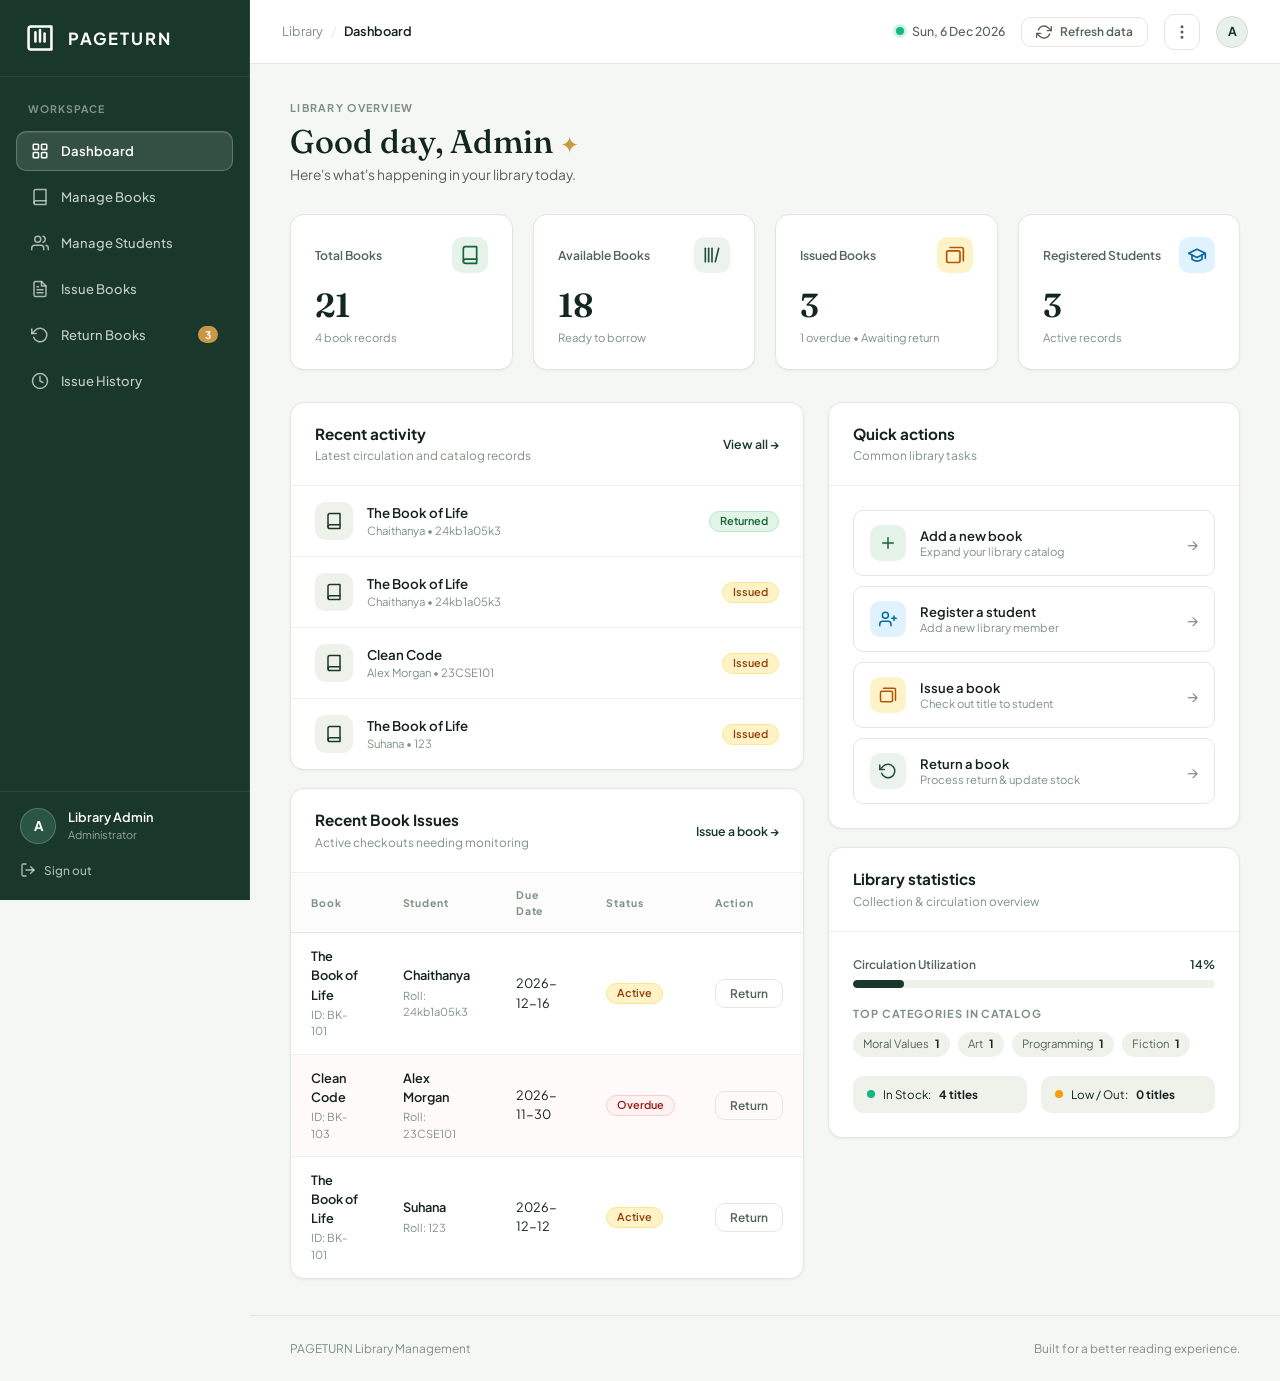
==== index.html @ 939cc6f2 "feat: complete Library Management System (PAGETURN)" ====
<!DOCTYPE html>
<html lang="en">
<head>
  <meta charset="UTF-8">
  <meta name="viewport" content="width=device-width, initial-scale=1.0">
  <title>PAGETURN — Modern Library Management System</title>
  <meta name="description" content="A professional, calm workspace to manage library books, student members, and circulation records.">
  
  <!-- Google Fonts: Fraunces (Serif Editorial) & Plus Jakarta Sans (Clean Modern UI) -->
  <link rel="preconnect" href="https://fonts.googleapis.com">
  <link rel="preconnect" href="https://fonts.gstatic.com" crossorigin>
  <link href="https://fonts.googleapis.com/css2?family=Fraunces:ital,opsz,wght@0,9..144,400;0,9..144,500;0,9..144,600;0,9..144,700;1,9..144,400;1,9..144,600&family=Plus+Jakarta+Sans:wght@300;400;500;600;700&display=swap" rel="stylesheet">
  
  <!-- Primary Stylesheet -->
  <link rel="stylesheet" href="css/style.css">
  
  <!-- Favicon -->
  <link rel="icon" type="image/svg+xml" href="data:image/svg+xml,%3Csvg xmlns='http://www.w3.org/2000/svg' viewBox='0 0 24 24' fill='none' stroke='%231b4332' stroke-width='2' stroke-linecap='round' stroke-linejoin='round'%3E%3Cpath d='M4 19.5v-15A2.5 2.5 0 0 1 6.5 2H20v20H6.5a2.5 2.5 0 0 1-2.5-2.5Z'/%3E%3Cpath d='M6 6h10'/%3E%3Cpath d='M6 10h10'/%3E%3C/svg%3E">
</head>
<body>

  <!-- ========================================================================= -->
  <!-- 1. AUTHENTICATION VIEW (Matching Image 1: Split-screen Admin Sign In)    -->
  <!-- ========================================================================= -->
  <div id="authView" class="auth-wrapper">
    <div class="auth-container">
      
      <!-- Left Hero Banner -->
      <div class="auth-hero">
        <div class="auth-hero-header">
          <div class="brand-logo light">
            <svg class="brand-icon" viewBox="0 0 28 28" fill="none" stroke="currentColor" stroke-width="2.2" stroke-linecap="round" stroke-linejoin="round">
              <path d="M4 6v16a2 2 0 0 0 2 2h18V4H6a2 2 0 0 0-2 2z"></path>
              <line x1="10" y1="9" x2="10" y2="17"></line>
              <line x1="14" y1="7" x2="14" y2="17"></line>
              <line x1="18" y1="10" x2="18" y2="17"></line>
            </svg>
            <span class="brand-text">PAGETURN</span>
          </div>
        </div>

        <div class="auth-hero-body">
          <span class="hero-tag">LIBRARY ADMINISTRATION</span>
          <h1 class="hero-title">
            Every book has a story.<br>
            <em>Keep yours organized.</em>
          </h1>
          <p class="hero-subtitle">
            A calm, simple workspace to manage your library, students and circulation in one place.
          </p>
        </div>

        <div class="auth-hero-footer">
          <p class="hero-footnote">A smarter way to run your campus library</p>
        </div>
      </div>

      <!-- Right Login Form -->
      <div class="auth-form-card">
        <div class="auth-form-inner">
          <span class="auth-eyebrow">WELCOME BACK</span>
          <h2 class="auth-heading">Admin sign in</h2>
          <p class="auth-subheading">Sign in to open your library workspace.</p>

          <form id="loginForm" class="login-form" novalidate>
            <div class="form-group">
              <label for="loginUsername">Username</label>
              <input type="text" id="loginUsername" name="username" class="form-control" placeholder="admin" value="admin" autocomplete="username" required>
            </div>

            <div class="form-group">
              <label for="loginPassword">Password</label>
              <div class="password-input-wrap">
                <input type="password" id="loginPassword" name="password" class="form-control" placeholder="Enter password" value="Library@123" autocomplete="current-password" required>
                <button type="button" class="btn-toggle-pwd" id="togglePasswordBtn" title="Toggle password visibility">
                  <svg class="icon-eye" viewBox="0 0 24 24" fill="none" stroke="currentColor" stroke-width="2" stroke-linecap="round" stroke-linejoin="round">
                    <path d="M1 12s4-8 11-8 11 8 11 8-4 8-11 8-11-8-11-8z"></path>
                    <circle cx="12" cy="12" r="3"></circle>
                  </svg>
                </button>
              </div>
            </div>

            <button type="submit" class="btn btn-primary btn-block btn-signin">
              <span>Sign in</span>
              <svg viewBox="0 0 20 20" fill="currentColor" width="16" height="16">
                <path fill-rule="evenodd" d="M10.293 3.293a1 1 0 011.414 0l6 6a1 1 0 010 1.414l-6 6a1 1 0 01-1.414-1.414L14.586 11H3a1 1 0 110-2h11.586l-4.293-4.293a1 1 0 010-1.414z" clip-rule="evenodd" />
              </svg>
            </button>
          </form>

          <!-- Demo Access Quick Box -->
          <div class="demo-access-box" id="demoAccessBox" title="Click to fill credentials">
            <div class="demo-access-head">
              <span class="demo-tag">Demo access</span>
              <button type="button" class="btn-link-action" id="autoFillDemoBtn">Auto-fill</button>
            </div>
            <div class="demo-credentials">
              <div><span class="cred-label">Username:</span> <code>admin</code></div>
              <div><span class="cred-label">Password:</span> <code>Library@123</code></div>
            </div>
          </div>

          <div class="auth-bottom-note">
            <span>Library Management System • Student project demo</span>
          </div>
        </div>
      </div>

    </div>
  </div>


  <!-- ========================================================================= -->
  <!-- 2. MAIN APPLICATION WORKSPACE                                             -->
  <!-- ========================================================================= -->
  <div id="appWorkspace" class="app-workspace d-none">
    
    <!-- Mobile Sidebar Backdrop Overlay -->
    <div id="sidebarBackdrop" class="sidebar-backdrop"></div>

    <!-- --------------------------------------------------------------------- -->
    <!-- SIDEBAR NAVIGATION (Matching Image 2 Sidebar)                         -->
    <!-- --------------------------------------------------------------------- -->
    <aside class="sidebar" id="appSidebar">
      
      <!-- Brand Logo in Sidebar -->
      <div class="sidebar-brand">
        <div class="brand-logo light">
          <svg class="brand-icon" viewBox="0 0 28 28" fill="none" stroke="currentColor" stroke-width="2.2" stroke-linecap="round" stroke-linejoin="round">
            <path d="M4 6v16a2 2 0 0 0 2 2h18V4H6a2 2 0 0 0-2 2z"></path>
            <line x1="10" y1="9" x2="10" y2="17"></line>
            <line x1="14" y1="7" x2="14" y2="17"></line>
            <line x1="18" y1="10" x2="18" y2="17"></line>
          </svg>
          <span class="brand-text">PAGETURN</span>
        </div>
        <button class="btn-sidebar-close mobile-only" id="sidebarCloseBtn" aria-label="Close navigation">
          ✕
        </button>
      </div>

      <!-- Navigation Section -->
      <div class="sidebar-nav-container">
        <div class="sidebar-section-label">WORKSPACE</div>
        <nav class="sidebar-nav" aria-label="Primary navigation">
          
          <!-- 1. Dashboard -->
          <button class="nav-item active" data-view="dashboard" id="nav-dashboard">
            <svg class="nav-icon" viewBox="0 0 24 24" fill="none" stroke="currentColor" stroke-width="2" stroke-linecap="round" stroke-linejoin="round">
              <rect x="3" y="3" width="7" height="7" rx="1"></rect>
              <rect x="14" y="3" width="7" height="7" rx="1"></rect>
              <rect x="14" y="14" width="7" height="7" rx="1"></rect>
              <rect x="3" y="14" width="7" height="7" rx="1"></rect>
            </svg>
            <span class="nav-label">Dashboard</span>
          </button>

          <!-- 2. Manage Books -->
          <button class="nav-item" data-view="books" id="nav-books">
            <svg class="nav-icon" viewBox="0 0 24 24" fill="none" stroke="currentColor" stroke-width="2" stroke-linecap="round" stroke-linejoin="round">
              <path d="M4 19.5A2.5 2.5 0 0 1 6.5 17H20"></path>
              <path d="M6.5 2H20v20H6.5A2.5 2.5 0 0 1 4 19.5v-15A2.5 2.5 0 0 1 6.5 2z"></path>
            </svg>
            <span class="nav-label">Manage Books</span>
          </button>

          <!-- 3. Manage Students -->
          <button class="nav-item" data-view="students" id="nav-students">
            <svg class="nav-icon" viewBox="0 0 24 24" fill="none" stroke="currentColor" stroke-width="2" stroke-linecap="round" stroke-linejoin="round">
              <path d="M17 21v-2a4 4 0 0 0-4-4H5a4 4 0 0 0-4 4v2"></path>
              <circle cx="9" cy="7" r="4"></circle>
              <path d="M23 21v-2a4 4 0 0 0-3-3.87"></path>
              <path d="M16 3.13a4 4 0 0 1 0 7.75"></path>
            </svg>
            <span class="nav-label">Manage Students</span>
          </button>

          <!-- 4. Issue Books -->
          <button class="nav-item" data-view="issue" id="nav-issue">
            <svg class="nav-icon" viewBox="0 0 24 24" fill="none" stroke="currentColor" stroke-width="2" stroke-linecap="round" stroke-linejoin="round">
              <path d="M14 2H6a2 2 0 0 0-2 2v16a2 2 0 0 0 2 2h12a2 2 0 0 0 2-2V8z"></path>
              <polyline points="14 2 14 8 20 8"></polyline>
              <line x1="16" y1="13" x2="8" y2="13"></line>
              <line x1="16" y1="17" x2="8" y2="17"></line>
              <polyline points="10 9 9 9 8 9"></polyline>
            </svg>
            <span class="nav-label">Issue Books</span>
          </button>

          <!-- 5. Return Books -->
          <button class="nav-item" data-view="return" id="nav-return">
            <svg class="nav-icon" viewBox="0 0 24 24" fill="none" stroke="currentColor" stroke-width="2" stroke-linecap="round" stroke-linejoin="round">
              <polyline points="1 4 1 10 7 10"></polyline>
              <path d="M3.51 15a9 9 0 1 0 2.13-9.36L1 10"></path>
            </svg>
            <span class="nav-label">Return Books</span>
            <span class="nav-badge" id="sidebarReturnBadge">2</span>
          </button>

          <!-- 6. Issue History -->
          <button class="nav-item" data-view="history" id="nav-history">
            <svg class="nav-icon" viewBox="0 0 24 24" fill="none" stroke="currentColor" stroke-width="2" stroke-linecap="round" stroke-linejoin="round">
              <circle cx="12" cy="12" r="10"></circle>
              <polyline points="12 6 12 12 16 14"></polyline>
            </svg>
            <span class="nav-label">Issue History</span>
          </button>

        </nav>
      </div>

      <!-- Sidebar Footer (Admin User Info + Sign Out) -->
      <div class="sidebar-footer">
        <div class="admin-profile">
          <div class="admin-avatar">A</div>
          <div class="admin-info">
            <div class="admin-name">Library Admin</div>
            <div class="admin-role">Administrator</div>
          </div>
        </div>
        <button class="btn-signout" id="signOutBtn" title="Sign out of workspace">
          <svg viewBox="0 0 24 24" fill="none" stroke="currentColor" stroke-width="2" stroke-linecap="round" stroke-linejoin="round">
            <path d="M9 21H5a2 2 0 0 1-2-2V5a2 2 0 0 1 2-2h4"></path>
            <polyline points="16 17 21 12 16 7"></polyline>
            <line x1="21" y1="12" x2="9" y2="12"></line>
          </svg>
          <span>Sign out</span>
        </button>
      </div>

    </aside>

    <!-- --------------------------------------------------------------------- -->
    <!-- MAIN APPLICATION CONTENT AREA                                         -->
    <!-- --------------------------------------------------------------------- -->
    <div class="app-main">
      
      <!-- TOP NAVIGATION BAR -->
      <header class="topbar">
        <div class="topbar-left">
          <button class="btn-toggle-sidebar" id="sidebarToggleBtn" aria-label="Toggle navigation">
            <svg viewBox="0 0 24 24" fill="none" stroke="currentColor" stroke-width="2" stroke-linecap="round" stroke-linejoin="round">
              <line x1="3" y1="12" x2="21" y2="12"></line>
              <line x1="3" y1="6" x2="21" y2="6"></line>
              <line x1="3" y1="18" x2="21" y2="18"></line>
            </svg>
          </button>
          
          <nav class="breadcrumb" aria-label="Breadcrumb">
            <span class="breadcrumb-root">Library</span>
            <span class="breadcrumb-separator">/</span>
            <span class="breadcrumb-current" id="breadcrumbSection">Dashboard</span>
          </nav>
        </div>

        <div class="topbar-right">
          <!-- Live Date with Indicator Dot -->
          <div class="topbar-date">
            <span class="status-dot-pulse"></span>
            <span id="currentDateDisplay">Sun, 1 Nov, 2026</span>
          </div>

          <!-- Quick Refresh Button -->
          <button class="btn btn-outline btn-sm btn-icon-text" id="refreshDataBtn" title="Reload live data and statistics">
            <svg class="icon-refresh" viewBox="0 0 24 24" fill="none" stroke="currentColor" stroke-width="2" stroke-linecap="round" stroke-linejoin="round">
              <polyline points="23 4 23 10 17 10"></polyline>
              <polyline points="1 20 1 14 7 14"></polyline>
              <path d="M3.51 9a9 9 0 0 1 14.85-3.36L23 10M1 14l4.64 4.36A9 9 0 0 0 20.49 15"></path>
            </svg>
            <span class="btn-text">Refresh data</span>
          </button>

          <!-- Reset / Demo Data Utilities -->
          <div class="dropdown-wrap">
            <button class="btn btn-icon btn-outline" id="dbSettingsBtn" title="Database actions">
              <svg viewBox="0 0 24 24" fill="none" stroke="currentColor" stroke-width="2" stroke-linecap="round" stroke-linejoin="round">
                <circle cx="12" cy="12" r="1"></circle>
                <circle cx="12" cy="5" r="1"></circle>
                <circle cx="12" cy="19" r="1"></circle>
              </svg>
            </button>
            <div class="dropdown-menu dropdown-right" id="dbSettingsMenu">
              <button class="dropdown-item" id="btnExportData">
                <svg viewBox="0 0 24 24" fill="none" stroke="currentColor" stroke-width="2" stroke-linecap="round" stroke-linejoin="round"><path d="M21 15v4a2 2 0 0 1-2 2H5a2 2 0 0 1-2-2v-4"></path><polyline points="7 10 12 15 17 10"></polyline><line x1="12" y1="15" x2="12" y2="3"></line></svg>
                Export Database (JSON)
              </button>
              <button class="dropdown-item text-danger" id="btnResetDemoData">
                <svg viewBox="0 0 24 24" fill="none" stroke="currentColor" stroke-width="2" stroke-linecap="round" stroke-linejoin="round"><polyline points="1 4 1 10 7 10"></polyline><path d="M3.51 15a9 9 0 1 0 2.13-9.36L1 10"></path></svg>
                Restore Demo Sample Data
              </button>
            </div>
          </div>

          <!-- Admin Avatar Pill -->
          <div class="topbar-user" title="Signed in as Library Admin">
            <div class="user-pill-avatar">A</div>
          </div>
        </div>
      </header>

      <!-- CONTENT SECTIONS WRAPPER -->
      <main class="content-container">

        <!-- ================================================================= -->
        <!-- SECTION 1: DASHBOARD                                              -->
        <!-- ================================================================= -->
        <section id="section-dashboard" class="content-section active">
          
          <!-- Dashboard Greeting Header -->
          <div class="section-hero">
            <div class="section-eyebrow">LIBRARY OVERVIEW</div>
            <h1 class="section-title">Good day, Admin <span class="sparkle">✦</span></h1>
            <p class="section-subtitle">Here's what's happening in your library today.</p>
          </div>

          <!-- 4 Statistic Cards (Requirement 2) -->
          <div class="stats-grid">
            
            <!-- Card 1: Total Books -->
            <div class="stat-card" data-action="goToBooks">
              <div class="stat-card-header">
                <span class="stat-label">Total Books</span>
                <div class="stat-icon-wrap icon-green">
                  <svg viewBox="0 0 24 24" fill="none" stroke="currentColor" stroke-width="2" stroke-linecap="round" stroke-linejoin="round">
                    <path d="M4 19.5A2.5 2.5 0 0 1 6.5 17H20"></path>
                    <path d="M6.5 2H20v20H6.5A2.5 2.5 0 0 1 4 19.5v-15A2.5 2.5 0 0 1 6.5 2z"></path>
                  </svg>
                </div>
              </div>
              <div class="stat-value" id="statTotalBooks">0</div>
              <div class="stat-meta">
                <span id="statTotalTitles">0</span> book records
              </div>
            </div>

            <!-- Card 2: Available Books -->
            <div class="stat-card" data-action="goToBooks">
              <div class="stat-card-header">
                <span class="stat-label">Available Books</span>
                <div class="stat-icon-wrap icon-sage">
                  <svg viewBox="0 0 24 24" fill="none" stroke="currentColor" stroke-width="2" stroke-linecap="round" stroke-linejoin="round">
                    <line x1="4" y1="20" x2="4" y2="4"></line>
                    <line x1="8" y1="20" x2="8" y2="4"></line>
                    <line x1="12" y1="20" x2="12" y2="4"></line>
                    <path d="M16 20l4-16"></path>
                  </svg>
                </div>
              </div>
              <div class="stat-value" id="statAvailableBooks">0</div>
              <div class="stat-meta">
                Ready to borrow
              </div>
            </div>

            <!-- Card 3: Issued Books -->
            <div class="stat-card" data-action="goToReturn">
              <div class="stat-card-header">
                <span class="stat-label">Issued Books</span>
                <div class="stat-icon-wrap icon-amber">
                  <svg viewBox="0 0 24 24" fill="none" stroke="currentColor" stroke-width="2" stroke-linecap="round" stroke-linejoin="round">
                    <rect x="2" y="7" width="16" height="14" rx="2"></rect>
                    <path d="M6 3h14a2 2 0 0 1 2 2v14"></path>
                  </svg>
                </div>
              </div>
              <div class="stat-value" id="statIssuedBooks">0</div>
              <div class="stat-meta">
                <span id="statOverdueWarning">0 overdue</span> • Awaiting return
              </div>
            </div>

            <!-- Card 4: Registered Students -->
            <div class="stat-card" data-action="goToStudents">
              <div class="stat-card-header">
                <span class="stat-label">Registered Students</span>
                <div class="stat-icon-wrap icon-teal">
                  <svg viewBox="0 0 24 24" fill="none" stroke="currentColor" stroke-width="2" stroke-linecap="round" stroke-linejoin="round">
                    <path d="M22 10v6M2 10l10-5 10 5-10 5z"></path>
                    <path d="M6 12v5c3 3 9 3 12 0v-5"></path>
                  </svg>
                </div>
              </div>
              <div class="stat-value" id="statRegisteredStudents">0</div>
              <div class="stat-meta">
                Active records
              </div>
            </div>

          </div>

          <!-- Main Dashboard Split (Recent Activities & Issues vs Quick Actions & Stats) -->
          <div class="dashboard-grid">
            
            <!-- Left Column: Recent Activity & Recent Book Issues -->
            <div class="dashboard-col">
              
              <!-- Recent Activities Card -->
              <div class="card">
                <div class="card-header">
                  <div>
                    <h3 class="card-title">Recent activity</h3>
                    <p class="card-subtitle">Latest circulation and catalog records</p>
                  </div>
                  <button class="btn-link" id="btnViewAllHistory">View all →</button>
                </div>
                <div class="card-body p-0">
                  <div class="activity-list" id="dashboardActivityList">
                    <!-- Injected dynamically by JS -->
                  </div>
                </div>
              </div>

              <!-- Recent Book Issues Table -->
              <div class="card mt-4">
                <div class="card-header">
                  <div>
                    <h3 class="card-title">Recent Book Issues</h3>
                    <p class="card-subtitle">Active checkouts needing monitoring</p>
                  </div>
                  <button class="btn-link" id="btnGoToIssueModule">Issue a book →</button>
                </div>
                <div class="card-body p-0">
                  <div class="table-responsive">
                    <table class="table">
                      <thead>
                        <tr>
                          <th>Book</th>
                          <th>Student</th>
                          <th>Due Date</th>
                          <th>Status</th>
                          <th>Action</th>
                        </tr>
                      </thead>
                      <tbody id="dashboardRecentIssuesTable">
                        <!-- Injected dynamically by JS -->
                      </tbody>
                    </table>
                  </div>
                </div>
              </div>

            </div>

            <!-- Right Column: Quick Action Buttons & Library Statistics -->
            <div class="dashboard-col">
              
              <!-- Quick Actions Card (Requirement 2) -->
              <div class="card">
                <div class="card-header">
                  <div>
                    <h3 class="card-title">Quick actions</h3>
                    <p class="card-subtitle">Common library tasks</p>
                  </div>
                </div>
                <div class="card-body">
                  <div class="quick-action-list">
                    
                    <!-- Quick Action 1: Add a new book -->
                    <button class="quick-action-btn" id="qaAddBook">
                      <div class="qa-icon-wrap icon-green">
                        <svg viewBox="0 0 24 24" fill="none" stroke="currentColor" stroke-width="2" stroke-linecap="round" stroke-linejoin="round">
                          <line x1="12" y1="5" x2="12" y2="19"></line>
                          <line x1="5" y1="12" x2="19" y2="12"></line>
                        </svg>
                      </div>
                      <div class="qa-text">
                        <span class="qa-title">Add a new book</span>
                        <span class="qa-desc">Expand your library catalog</span>
                      </div>
                      <span class="qa-arrow">→</span>
                    </button>

                    <!-- Quick Action 2: Register a student -->
                    <button class="quick-action-btn" id="qaRegisterStudent">
                      <div class="qa-icon-wrap icon-teal">
                        <svg viewBox="0 0 24 24" fill="none" stroke="currentColor" stroke-width="2" stroke-linecap="round" stroke-linejoin="round">
                          <path d="M16 21v-2a4 4 0 0 0-4-4H5a4 4 0 0 0-4 4v2"></path>
                          <circle cx="8.5" cy="7" r="4"></circle>
                          <line x1="20" y1="8" x2="20" y2="14"></line>
                          <line x1="23" y1="11" x2="17" y2="11"></line>
                        </svg>
                      </div>
                      <div class="qa-text">
                        <span class="qa-title">Register a student</span>
                        <span class="qa-desc">Add a new library member</span>
                      </div>
                      <span class="qa-arrow">→</span>
                    </button>

                    <!-- Quick Action 3: Issue a book -->
                    <button class="quick-action-btn" id="qaIssueBook">
                      <div class="qa-icon-wrap icon-amber">
                        <svg viewBox="0 0 24 24" fill="none" stroke="currentColor" stroke-width="2" stroke-linecap="round" stroke-linejoin="round">
                          <rect x="2" y="7" width="16" height="14" rx="2"></rect>
                          <path d="M6 3h14a2 2 0 0 1 2 2v14"></path>
                        </svg>
                      </div>
                      <div class="qa-text">
                        <span class="qa-title">Issue a book</span>
                        <span class="qa-desc">Check out title to student</span>
                      </div>
                      <span class="qa-arrow">→</span>
                    </button>

                    <!-- Quick Action 4: Return a book -->
                    <button class="quick-action-btn" id="qaReturnBook">
                      <div class="qa-icon-wrap icon-sage">
                        <svg viewBox="0 0 24 24" fill="none" stroke="currentColor" stroke-width="2" stroke-linecap="round" stroke-linejoin="round">
                          <polyline points="1 4 1 10 7 10"></polyline>
                          <path d="M3.51 15a9 9 0 1 0 2.13-9.36L1 10"></path>
                        </svg>
                      </div>
                      <div class="qa-text">
                        <span class="qa-title">Return a book</span>
                        <span class="qa-desc">Process return & update stock</span>
                      </div>
                      <span class="qa-arrow">→</span>
                    </button>

                  </div>
                </div>
              </div>

              <!-- Library Statistics Breakdown Card (Requirement 2) -->
              <div class="card mt-4">
                <div class="card-header">
                  <div>
                    <h3 class="card-title">Library statistics</h3>
                    <p class="card-subtitle">Collection & circulation overview</p>
                  </div>
                </div>
                <div class="card-body">
                  <!-- Circulation Rate Bar -->
                  <div class="progress-item">
                    <div class="progress-labels">
                      <span class="progress-title">Circulation Utilization</span>
                      <span class="progress-value" id="statsCirculationPercent">0%</span>
                    </div>
                    <div class="progress-track">
                      <div class="progress-fill" id="statsCirculationBar" style="width: 0%;"></div>
                    </div>
                  </div>

                  <!-- Book Categories Breakdown -->
                  <div class="category-breakdown mt-4">
                    <h4 class="subhead-small">Top Categories in Catalog</h4>
                    <div id="statsCategoryList" class="category-chip-list">
                      <!-- Rendered by JS -->
                    </div>
                  </div>

                  <!-- Quick Health / Stock Status -->
                  <div class="circulation-summary mt-4">
                    <div class="summary-pill">
                      <span class="pill-dot green"></span>
                      <span class="pill-label">In Stock:</span>
                      <strong id="statsInStockTitles">0 titles</strong>
                    </div>
                    <div class="summary-pill">
                      <span class="pill-dot amber"></span>
                      <span class="pill-label">Low / Out:</span>
                      <strong id="statsOutOfStockTitles">0 titles</strong>
                    </div>
                  </div>
                </div>
              </div>

            </div>

          </div>

        </section>

        <!-- ================================================================= -->
        <!-- SECTION 2: MANAGE BOOKS (Matching Image 3)                        -->
        <!-- ================================================================= -->
        <section id="section-books" class="content-section">
          
          <div class="section-hero-split">
            <div class="section-hero-text">
              <h1 class="section-title">Book catalog</h1>
              <p class="section-subtitle">Add, update and keep track of every title.</p>
            </div>
            <div class="section-badge-wrap">
              <span class="counter-badge" id="booksTotalBadge">0 titles</span>
            </div>
          </div>

          <div class="two-column-layout">
            
            <!-- Left: Add Book Form (Requirement 4) -->
            <div class="form-column">
              <div class="card">
                <div class="card-header">
                  <div>
                    <h3 class="card-title">Add a book</h3>
                    <p class="card-subtitle">Enter the book's details below.</p>
                  </div>
                </div>
                <div class="card-body">
                  <form id="addBookForm" class="crud-form" novalidate>
                    
                    <!-- Book ID -->
                    <div class="form-group">
                      <label for="bookIdInput">Book ID <span class="required">*</span></label>
                      <input type="text" id="bookIdInput" class="form-control" placeholder="e.g. BK-101" required>
                      <span class="form-hint">Must be unique (e.g. BK-105, ISBN).</span>
                    </div>

                    <!-- Book Title -->
                    <div class="form-group">
                      <label for="bookTitleInput">Book title <span class="required">*</span></label>
                      <input type="text" id="bookTitleInput" class="form-control" placeholder="e.g. The Alchemist" required>
                    </div>

                    <!-- Author -->
                    <div class="form-group">
                      <label for="bookAuthorInput">Author <span class="required">*</span></label>
                      <input type="text" id="bookAuthorInput" class="form-control" placeholder="Author name" required>
                    </div>

                    <!-- Category -->
                    <div class="form-group">
                      <label for="bookCategoryInput">Category <span class="required">*</span></label>
                      <input type="text" id="bookCategoryInput" class="form-control" placeholder="e.g. Programming, Fiction, Science" list="commonCategoriesList" required>
                      <datalist id="commonCategoriesList">
                        <option value="Programming">
                        <option value="Fiction">
                        <option value="Non-Fiction">
                        <option value="Science">
                        <option value="History">
                        <option value="Art">
                        <option value="Moral Values">
                        <option value="Philosophy">
                        <option value="Mathematics">
                      </datalist>
                    </div>

                    <!-- Total Quantity -->
                    <div class="form-group">
                      <label for="bookQuantityInput">Total quantity <span class="required">*</span></label>
                      <input type="number" id="bookQuantityInput" class="form-control" min="1" step="1" value="1" required>
                      <span class="form-hint">Cannot be negative or zero. Available copies will match this on creation.</span>
                    </div>

                    <div class="form-actions">
                      <button type="submit" class="btn btn-primary btn-block">Add book</button>
                    </div>

                  </form>
                </div>
              </div>
            </div>

            <!-- Right: All Books Table with Search & Filter -->
            <div class="table-column">
              <div class="card">
                <div class="card-header card-header-filter">
                  <div>
                    <h3 class="card-title">All books</h3>
                    <p class="card-subtitle" id="booksAvailableSubtitle">0 copies available</p>
                  </div>
                  
                  <!-- Search and Category Filter Toolbar -->
                  <div class="filter-toolbar">
                    <div class="search-input-wrap">
                      <svg class="search-icon" viewBox="0 0 24 24" fill="none" stroke="currentColor" stroke-width="2" stroke-linecap="round" stroke-linejoin="round">
                        <circle cx="11" cy="11" r="8"></circle>
                        <line x1="21" y1="21" x2="16.65" y2="16.65"></line>
                      </svg>
                      <input type="text" id="searchBooksInput" class="form-control form-control-sm" placeholder="Search...">
                    </div>

                    <select id="filterBookCategory" class="form-control form-control-sm form-select">
                      <option value="all">All Categories</option>
                      <!-- Populated dynamically -->
                    </select>
                  </div>
                </div>

                <div class="card-body p-0">
                  <div class="table-responsive">
                    <table class="table" id="booksTable">
                      <thead>
                        <tr>
                          <th>TITLE</th>
                          <th>BOOK ID</th>
                          <th>CATEGORY</th>
                          <th>STOCK</th>
                          <th class="text-right">ACTIONS</th>
                        </tr>
                      </thead>
                      <tbody id="booksTableBody">
                        <!-- Injected dynamically by JS -->
                      </tbody>
                    </table>
                  </div>

                  <!-- Empty state when no books found -->
                  <div id="booksEmptyState" class="empty-state d-none">
                    <div class="empty-icon">📚</div>
                    <h4>No books found</h4>
                    <p>Try adjusting your search query or add a new book to your catalog.</p>
                  </div>
                </div>
              </div>
            </div>

          </div>

        </section>

        <!-- ================================================================= -->
        <!-- SECTION 3: MANAGE STUDENTS (Matching Image 4)                     -->
        <!-- ================================================================= -->
        <section id="section-students" class="content-section">
          
          <div class="section-hero-split">
            <div class="section-hero-text">
              <h1 class="section-title">Students</h1>
              <p class="section-subtitle">Manage student registrations and library members.</p>
            </div>
            <div class="section-badge-wrap">
              <span class="counter-badge" id="studentsTotalBadge">0 members</span>
            </div>
          </div>

          <div class="two-column-layout">
            
            <!-- Left: Register Student Form (Requirement 5) -->
            <div class="form-column">
              <div class="card">
                <div class="card-header">
                  <div>
                    <h3 class="card-title">Register a student</h3>
                    <p class="card-subtitle">Student information</p>
                  </div>
                </div>
                <div class="card-body">
                  <form id="registerStudentForm" class="crud-form" novalidate>
                    
                    <!-- Full Name -->
                    <div class="form-group">
                      <label for="studentNameInput">Full name <span class="required">*</span></label>
                      <input type="text" id="studentNameInput" class="form-control" placeholder="Student name" required>
                    </div>

                    <!-- Roll Number -->
                    <div class="form-group">
                      <label for="studentRollInput">Roll number <span class="required">*</span></label>
                      <input type="text" id="studentRollInput" class="form-control" placeholder="e.g. 23CSE101" required>
                      <span class="form-hint">Must be unique for each student.</span>
                    </div>

                    <!-- Department -->
                    <div class="form-group">
                      <label for="studentDeptInput">Department <span class="required">*</span></label>
                      <input type="text" id="studentDeptInput" class="form-control" placeholder="e.g. CSE, ECE, Mechanical" list="departmentSuggestions" required>
                      <datalist id="departmentSuggestions">
                        <option value="CSE">
                        <option value="ECE">
                        <option value="EEE">
                        <option value="Civil">
                        <option value="Mechanical">
                        <option value="Data Science">
                        <option value="Information Technology">
                        <option value="Business Administration">
                      </datalist>
                    </div>

                    <!-- Email Address -->
                    <div class="form-group">
                      <label for="studentEmailInput">Email address <span class="required">*</span></label>
                      <input type="email" id="studentEmailInput" class="form-control" placeholder="student@example.com" required>
                    </div>

                    <!-- Phone Number -->
                    <div class="form-group">
                      <label for="studentPhoneInput">Phone number <span class="required">*</span></label>
                      <input type="tel" id="studentPhoneInput" class="form-control" placeholder="+1 555-0123" required>
                    </div>

                    <div class="form-actions">
                      <button type="submit" class="btn btn-primary btn-block">Register student</button>
                    </div>

                  </form>
                </div>
              </div>
            </div>

            <!-- Right: Registered Students Table with Search -->
            <div class="table-column">
              <div class="card">
                <div class="card-header card-header-filter">
                  <div>
                    <h3 class="card-title">Registered students</h3>
                    <p class="card-subtitle">Search by name, roll or department</p>
                  </div>
                  
                  <!-- Search Toolbar -->
                  <div class="filter-toolbar">
                    <div class="search-input-wrap">
                      <svg class="search-icon" viewBox="0 0 24 24" fill="none" stroke="currentColor" stroke-width="2" stroke-linecap="round" stroke-linejoin="round">
                        <circle cx="11" cy="11" r="8"></circle>
                        <line x1="21" y1="21" x2="16.65" y2="16.65"></line>
                      </svg>
                      <input type="text" id="searchStudentsInput" class="form-control form-control-sm" placeholder="Search...">
                    </div>
                  </div>
                </div>

                <div class="card-body p-0">
                  <div class="table-responsive">
                    <table class="table" id="studentsTable">
                      <thead>
                        <tr>
                          <th>STUDENT</th>
                          <th>ROLL NUMBER</th>
                          <th>DEPARTMENT</th>
                          <th>PHONE</th>
                          <th class="text-right">ACTIONS</th>
                        </tr>
                      </thead>
                      <tbody id="studentsTableBody">
                        <!-- Injected dynamically by JS -->
                      </tbody>
                    </table>
                  </div>

                  <!-- Empty state when no students found -->
                  <div id="studentsEmptyState" class="empty-state d-none">
                    <div class="empty-icon">👥</div>
                    <h4>No students found</h4>
                    <p>Try searching with another query or register a new student member.</p>
                  </div>
                </div>
              </div>
            </div>

          </div>

        </section>

        <!-- ================================================================= -->
        <!-- SECTION 4: ISSUE BOOKS (Matching Image 5)                         -->
        <!-- ================================================================= -->
        <section id="section-issue" class="content-section">
          
          <div class="section-hero">
            <div class="section-eyebrow">CIRCULATION DESK</div>
            <h1 class="section-title">Issue a book</h1>
            <p class="section-subtitle">Check out a title to a registered student.</p>
          </div>

          <div class="circulation-grid">
            
            <!-- Left: Checkout Form (Requirement 6) -->
            <div class="circulation-form-wrap">
              <div class="card">
                <div class="card-header">
                  <div>
                    <h3 class="card-title">New checkout</h3>
                    <p class="card-subtitle">Choose a student and an available title.</p>
                  </div>
                  <div class="card-icon-badge">
                    <svg viewBox="0 0 24 24" fill="none" stroke="currentColor" stroke-width="2" stroke-linecap="round" stroke-linejoin="round">
                      <rect x="2" y="7" width="16" height="14" rx="2"></rect>
                      <path d="M6 3h14a2 2 0 0 1 2 2v14"></path>
                    </svg>
                  </div>
                </div>
                <div class="card-body">
                  <form id="issueBookForm" class="crud-form" novalidate>
                    
                    <!-- Select Student -->
                    <div class="form-group">
                      <label for="issueStudentSelect">Select student <span class="required">*</span></label>
                      <select id="issueStudentSelect" class="form-control form-select" required>
                        <option value="">Choose a student</option>
                        <!-- Populated by JS -->
                      </select>
                    </div>

                    <!-- Select Book -->
                    <div class="form-group">
                      <label for="issueBookSelect">Select book <span class="required">*</span></label>
                      <select id="issueBookSelect" class="form-control form-select" required>
                        <option value="">Choose an available book</option>
                        <!-- Populated by JS -->
                      </select>
                    </div>

                    <!-- Date Selection Row -->
                    <div class="form-row">
                      <div class="form-group col-half">
                        <label for="issueDateInput">Issue date <span class="required">*</span></label>
                        <input type="date" id="issueDateInput" class="form-control" required>
                      </div>

                      <div class="form-group col-half">
                        <label for="dueDateInput">Due date <span class="required">*</span></label>
                        <input type="date" id="dueDateInput" class="form-control" required>
                      </div>
                    </div>

                    <!-- Borrowing Info Alert Notice -->
                    <div class="info-notice">
                      <div class="notice-icon">
                        <svg viewBox="0 0 24 24" fill="none" stroke="currentColor" stroke-width="2" stroke-linecap="round" stroke-linejoin="round">
                          <path d="M22 11.08V12a10 10 0 1 1-5.93-9.14"></path>
                          <polyline points="22 4 12 14.01 9 11.01"></polyline>
                        </svg>
                      </div>
                      <div class="notice-content">
                        Standard borrowing period is <strong>14 days</strong>. The due date is assigned automatically.
                      </div>
                    </div>

                    <div class="form-actions mt-4">
                      <button type="submit" class="btn btn-primary btn-block" id="btnConfirmIssue">
                        <span>Confirm issue</span>
                        <span class="btn-arrow">→</span>
                      </button>
                    </div>

                  </form>
                </div>
              </div>
            </div>

            <!-- Right: Good to Know & Live Stock Highlights -->
            <div class="circulation-sidebar-wrap">
              
              <div class="card info-card">
                <div class="info-card-icon">
                  <svg viewBox="0 0 24 24" fill="none" stroke="currentColor" stroke-width="2" stroke-linecap="round" stroke-linejoin="round">
                    <path d="M4 19.5A2.5 2.5 0 0 1 6.5 17H20"></path>
                    <path d="M6.5 2H20v20H6.5A2.5 2.5 0 0 1 4 19.5v-15A2.5 2.5 0 0 1 6.5 2z"></path>
                  </svg>
                </div>
                <h3 class="info-card-title">Good to know</h3>
                <p class="info-card-body">
                  Only registered students and books with available copies can be selected. The catalog stock updates automatically after a successful checkout.
                </p>
                <div class="info-metric-divider"></div>
                <div class="info-metric">
                  <div class="metric-number" id="issueCopiesAvailableCount">0</div>
                  <div class="metric-caption">copies ready to borrow</div>
                </div>
              </div>

              <!-- Live Circulation Summary Box -->
              <div class="card mt-4 p-4">
                <h4 class="subhead-small">Active Lending Status</h4>
                <div class="status-summary-stats mt-2">
                  <div class="status-summary-row">
                    <span>Currently Issued</span>
                    <strong id="activeCirculationCount">0</strong>
                  </div>
                  <div class="status-summary-row">
                    <span>Overdue Books</span>
                    <strong class="text-danger" id="activeOverdueCount">0</strong>
                  </div>
                </div>
              </div>

            </div>

          </div>

          <!-- Active Issued Books Table in Circulation Module (Requirement 6) -->
          <div class="card mt-5">
            <div class="card-header">
              <div>
                <h3 class="card-title">Active Issued Records</h3>
                <p class="card-subtitle">Books currently in circulation. Overdue titles are highlighted.</p>
              </div>
              <button class="btn btn-outline btn-sm" id="btnGoToReturnModule">Manage returns →</button>
            </div>
            <div class="card-body p-0">
              <div class="table-responsive">
                <table class="table" id="activeIssuesTable">
                  <thead>
                    <tr>
                      <th>STUDENT</th>
                      <th>BOOK</th>
                      <th>ISSUE DATE</th>
                      <th>DUE DATE</th>
                      <th>STATUS</th>
                      <th class="text-right">QUICK RETURN</th>
                    </tr>
                  </thead>
                  <tbody id="activeIssuesTableBody">
                    <!-- Populated dynamically -->
                  </tbody>
                </table>
              </div>

              <div id="activeIssuesEmptyState" class="empty-state d-none">
                <div class="empty-icon">✨</div>
                <h4>No active checkouts</h4>
                <p>All borrowed books have been returned to the library shelves.</p>
              </div>
            </div>
          </div>

        </section>

        <!-- ================================================================= -->
        <!-- SECTION 5: RETURN BOOKS                                           -->
        <!-- ================================================================= -->
        <section id="section-return" class="content-section">
          
          <div class="section-hero">
            <div class="section-eyebrow">CIRCULATION DESK</div>
            <h1 class="section-title">Return Books</h1>
            <p class="section-subtitle">Process book returns, restore shelf stock, and archive checkout records.</p>
          </div>

          <div class="card">
            <div class="card-header card-header-filter">
              <div>
                <h3 class="card-title">Books Awaiting Return</h3>
                <p class="card-subtitle">Click "Return Book" to log return date and increase available quantity.</p>
              </div>
              
              <!-- Search & Filter Controls -->
              <div class="filter-toolbar">
                <div class="search-input-wrap">
                  <svg class="search-icon" viewBox="0 0 24 24" fill="none" stroke="currentColor" stroke-width="2" stroke-linecap="round" stroke-linejoin="round">
                    <circle cx="11" cy="11" r="8"></circle>
                    <line x1="21" y1="21" x2="16.65" y2="16.65"></line>
                  </svg>
                  <input type="text" id="searchReturnsInput" class="form-control form-control-sm" placeholder="Search student or book...">
                </div>

                <select id="filterReturnStatus" class="form-control form-control-sm form-select">
                  <option value="all">All Active Records</option>
                  <option value="overdue">Overdue Only</option>
                  <option value="ontime">On Time Only</option>
                </select>
              </div>
            </div>

            <div class="card-body p-0">
              <div class="table-responsive">
                <table class="table" id="returnsTable">
                  <thead>
                    <tr>
                      <th>ISSUE ID</th>
                      <th>STUDENT</th>
                      <th>BOOK</th>
                      <th>ISSUE DATE</th>
                      <th>DUE DATE</th>
                      <th>LENDING STATUS</th>
                      <th class="text-right">ACTION</th>
                    </tr>
                  </thead>
                  <tbody id="returnsTableBody">
                    <!-- Populated dynamically by JS -->
                  </tbody>
                </table>
              </div>

              <!-- Empty state when no books are awaiting return -->
              <div id="returnsEmptyState" class="empty-state d-none">
                <div class="empty-icon">🎉</div>
                <h4>Zero books awaiting return</h4>
                <p>All active books have been returned. Issue a book when students borrow new titles.</p>
              </div>
            </div>
          </div>

        </section>

        <!-- ================================================================= -->
        <!-- SECTION 6: ISSUE HISTORY (Requirement 8)                          -->
        <!-- ================================================================= -->
        <section id="section-history" class="content-section">
          
          <div class="section-hero-split">
            <div class="section-hero-text">
              <div class="section-eyebrow">CIRCULATION ARCHIVE</div>
              <h1 class="section-title">Issue History</h1>
              <p class="section-subtitle">Complete ledger of all past and current book circulation records.</p>
            </div>

            <div class="section-actions-wrap">
              <button class="btn btn-outline btn-sm btn-icon-text" id="btnExportHistoryCSV">
                <svg viewBox="0 0 24 24" fill="none" stroke="currentColor" stroke-width="2" stroke-linecap="round" stroke-linejoin="round">
                  <path d="M21 15v4a2 2 0 0 1-2 2H5a2 2 0 0 1-2-2v-4"></path>
                  <polyline points="7 10 12 15 17 10"></polyline>
                  <line x1="12" y1="15" x2="12" y2="3"></line>
                </svg>
                <span>Export CSV</span>
              </button>
            </div>
          </div>

          <div class="card">
            <div class="card-header card-header-filter">
              <div>
                <h3 class="card-title">All Transactions</h3>
                <p class="card-subtitle" id="historyRecordCount">0 total records</p>
              </div>
              
              <!-- Search & Status Filter Controls (Requirement 8) -->
              <div class="filter-toolbar">
                <div class="search-input-wrap">
                  <svg class="search-icon" viewBox="0 0 24 24" fill="none" stroke="currentColor" stroke-width="2" stroke-linecap="round" stroke-linejoin="round">
                    <circle cx="11" cy="11" r="8"></circle>
                    <line x1="21" y1="21" x2="16.65" y2="16.65"></line>
                  </svg>
                  <input type="text" id="searchHistoryInput" class="form-control form-control-sm" placeholder="Search student, book, ID...">
                </div>

                <select id="filterHistoryStatus" class="form-control form-control-sm form-select">
                  <option value="all">All Statuses</option>
                  <option value="Issued">Issued (Active)</option>
                  <option value="Returned">Returned</option>
                  <option value="Overdue">Overdue</option>
                </select>
              </div>
            </div>

            <div class="card-body p-0">
              <div class="table-responsive">
                <table class="table" id="historyTable">
                  <thead>
                    <tr>
                      <th>TRANSACTION ID</th>
                      <th>STUDENT NAME</th>
                      <th>ROLL NUMBER</th>
                      <th>BOOK TITLE</th>
                      <th>BOOK ID</th>
                      <th>ISSUE DATE</th>
                      <th>DUE DATE</th>
                      <th>RETURN DATE</th>
                      <th>STATUS</th>
                    </tr>
                  </thead>
                  <tbody id="historyTableBody">
                    <!-- Populated dynamically by JS -->
                  </tbody>
                </table>
              </div>

              <!-- Empty state for history -->
              <div id="historyEmptyState" class="empty-state d-none">
                <div class="empty-icon">📜</div>
                <h4>No transactions match your search</h4>
                <p>Reset filters or issue books to start building your library's circulation ledger.</p>
              </div>
            </div>
          </div>

        </section>

      </main>

      <!-- Site Footer -->
      <footer class="app-footer">
        <div class="footer-left">
          <span>PAGETURN Library Management</span>
        </div>
        <div class="footer-right">
          <span>Built for a better reading experience.</span>
        </div>
      </footer>

    </div>
  </div>


  <!-- ========================================================================= -->
  <!-- 3. MODALS (Requirement 10: Modal forms for adding/editing records)        -->
  <!-- ========================================================================= -->

  <!-- EDIT BOOK MODAL -->
  <div class="modal-overlay d-none" id="editBookModal">
    <div class="modal-dialog">
      <div class="modal-content">
        <div class="modal-header">
          <h3 class="modal-title">Edit Book Details</h3>
          <button class="btn-close-modal" data-modal="editBookModal" aria-label="Close modal">✕</button>
        </div>
        <div class="modal-body">
          <form id="editBookForm" novalidate>
            <input type="hidden" id="editBookOriginalId">

            <div class="form-group">
              <label for="editBookId">Book ID <span class="required">*</span></label>
              <input type="text" id="editBookId" class="form-control" required>
              <span class="form-hint">Must remain unique across all books.</span>
            </div>

            <div class="form-group">
              <label for="editBookTitle">Book Title <span class="required">*</span></label>
              <input type="text" id="editBookTitle" class="form-control" required>
            </div>

            <div class="form-group">
              <label for="editBookAuthor">Author <span class="required">*</span></label>
              <input type="text" id="editBookAuthor" class="form-control" required>
            </div>

            <div class="form-group">
              <label for="editBookCategory">Category <span class="required">*</span></label>
              <input type="text" id="editBookCategory" class="form-control" required>
            </div>

            <div class="form-row">
              <div class="form-group col-half">
                <label for="editBookTotalQty">Total Quantity <span class="required">*</span></label>
                <input type="number" id="editBookTotalQty" class="form-control" min="1" step="1" required>
              </div>
              <div class="form-group col-half">
                <label for="editBookAvailableQty">Available Quantity <span class="required">*</span></label>
                <input type="number" id="editBookAvailableQty" class="form-control" min="0" step="1" required>
                <span class="form-hint">Cannot exceed total.</span>
              </div>
            </div>

            <div class="modal-footer">
              <button type="button" class="btn btn-outline" data-modal="editBookModal">Cancel</button>
              <button type="submit" class="btn btn-primary">Save Changes</button>
            </div>
          </form>
        </div>
      </div>
    </div>
  </div>

  <!-- EDIT STUDENT MODAL -->
  <div class="modal-overlay d-none" id="editStudentModal">
    <div class="modal-dialog">
      <div class="modal-content">
        <div class="modal-header">
          <h3 class="modal-title">Edit Student Details</h3>
          <button class="btn-close-modal" data-modal="editStudentModal" aria-label="Close modal">✕</button>
        </div>
        <div class="modal-body">
          <form id="editStudentForm" novalidate>
            <input type="hidden" id="editStudentOriginalRoll">

            <div class="form-group">
              <label for="editStudentRoll">Roll Number <span class="required">*</span></label>
              <input type="text" id="editStudentRoll" class="form-control" required>
              <span class="form-hint">Must remain unique across all students.</span>
            </div>

            <div class="form-group">
              <label for="editStudentName">Student Name <span class="required">*</span></label>
              <input type="text" id="editStudentName" class="form-control" required>
            </div>

            <div class="form-group">
              <label for="editStudentDept">Department <span class="required">*</span></label>
              <input type="text" id="editStudentDept" class="form-control" required>
            </div>

            <div class="form-group">
              <label for="editStudentEmail">Email Address <span class="required">*</span></label>
              <input type="email" id="editStudentEmail" class="form-control" required>
            </div>

            <div class="form-group">
              <label for="editStudentPhone">Phone Number <span class="required">*</span></label>
              <input type="tel" id="editStudentPhone" class="form-control" required>
            </div>

            <div class="modal-footer">
              <button type="button" class="btn btn-outline" data-modal="editStudentModal">Cancel</button>
              <button type="submit" class="btn btn-primary">Save Changes</button>
            </div>
          </form>
        </div>
      </div>
    </div>
  </div>

  <!-- CONFIRMATION DIALOG MODAL (Requirement 10: Confirmation dialog before deleting) -->
  <div class="modal-overlay d-none" id="confirmModal">
    <div class="modal-dialog modal-dialog-sm">
      <div class="modal-content">
        <div class="modal-header">
          <div class="confirm-icon-wrap" id="confirmModalIcon">
            <svg viewBox="0 0 24 24" fill="none" stroke="currentColor" stroke-width="2" stroke-linecap="round" stroke-linejoin="round">
              <circle cx="12" cy="12" r="10"></circle>
              <line x1="12" y1="8" x2="12" y2="12"></line>
              <line x1="12" y1="16" x2="12.01" y2="16"></line>
            </svg>
          </div>
          <h3 class="modal-title" id="confirmModalTitle">Confirm Action</h3>
          <button class="btn-close-modal" data-modal="confirmModal" aria-label="Close modal">✕</button>
        </div>
        <div class="modal-body">
          <p id="confirmModalMessage" class="confirm-message">Are you sure you want to proceed?</p>
        </div>
        <div class="modal-footer">
          <button type="button" class="btn btn-outline" id="confirmModalCancelBtn">Cancel</button>
          <button type="button" class="btn btn-danger" id="confirmModalProceedBtn">Confirm</button>
        </div>
      </div>
    </div>
  </div>


  <!-- ========================================================================= -->
  <!-- 4. TOAST NOTIFICATIONS CONTAINER (Requirement 10)                         -->
  <!-- ========================================================================= -->
  <div id="toastContainer" class="toast-container" aria-live="polite"></div>

  <!-- Application JavaScript -->
  <script src="js/script.js"></script>
</body>
</html>
---- css/style.css ----
/* ==========================================================================
   PAGETURN — Professional Library Management System
   Clean Modern Dashboard & Design System (HTML5, CSS3, Vanilla JS)
   ========================================================================== */

/* --------------------------------------------------------------------------
   1. CSS Custom Properties / Design Tokens
   -------------------------------------------------------------------------- */
:root {
  /* Brand Primary Colors (Forest Green & Sage Palette) */
  --color-primary: #19382b;
  --color-primary-dark: #12281f;
  --color-primary-light: #244e3d;
  --color-primary-hover: #10241b;
  --color-primary-subtle: #e8f0eb;

  /* Surfaces & Backgrounds */
  --color-bg-app: #f5f7f4;
  --color-bg-card: #ffffff;
  --color-bg-muted: #eef2eb;
  --color-bg-input: #ffffff;
  
  /* Borders */
  --color-border: #e2e8de;
  --color-border-subtle: #edf1ea;
  --color-border-focus: #244e3d;

  /* Text Colors */
  --color-text-primary: #15221b;
  --color-text-secondary: #536459;
  --color-text-muted: #7f9185;
  --color-text-light: #f1f5f2;

  /* Status Colors */
  --color-success-bg: #e1f4e7;
  --color-success-text: #176537;
  --color-success-border: #b8e6c7;

  --color-warning-bg: #fef3c7;
  --color-warning-text: #92400e;
  --color-warning-border: #fde68a;

  --color-danger-bg: #fef2f2;
  --color-danger-text: #991b1b;
  --color-danger-border: #fecaca;

  --color-info-bg: #eff6ff;
  --color-info-text: #1e40af;
  --color-info-border: #bfdbfe;

  --color-accent-gold: #c99846;

  /* Typography */
  --font-serif: 'Fraunces', 'Playfair Display', Georgia, serif;
  --font-sans: 'Plus Jakarta Sans', -apple-system, BlinkMacSystemFont, 'Segoe UI', Roboto, Helvetica, Arial, sans-serif;

  /* Radii */
  --radius-sm: 6px;
  --radius-md: 10px;
  --radius-lg: 14px;
  --radius-xl: 18px;
  --radius-pill: 9999px;

  /* Shadows */
  --shadow-sm: 0 1px 3px rgba(18, 38, 28, 0.04), 0 1px 2px rgba(18, 38, 28, 0.02);
  --shadow-md: 0 4px 12px rgba(18, 38, 28, 0.04), 0 1px 3px rgba(18, 38, 28, 0.02);
  --shadow-lg: 0 10px 30px rgba(18, 38, 28, 0.06), 0 2px 8px rgba(18, 38, 28, 0.03);
  --shadow-modal: 0 20px 45px rgba(10, 24, 18, 0.16), 0 4px 12px rgba(10, 24, 18, 0.08);

  /* Layout dimensions */
  --sidebar-width: 250px;
  --topbar-height: 64px;
  --transition-fast: 0.15s ease;
  --transition-normal: 0.25s ease;
}

/* --------------------------------------------------------------------------
   2. Base & Reset
   -------------------------------------------------------------------------- */
*, *::before, *::after {
  box-sizing: border-box;
  margin: 0;
  padding: 0;
}

html, body {
  height: 100%;
  font-family: var(--font-sans);
  background-color: var(--color-bg-app);
  color: var(--color-text-primary);
  font-size: 14.5px;
  line-height: 1.5;
  -webkit-font-smoothing: antialiased;
  -moz-osx-font-smoothing: grayscale;
}

button, input, select, textarea {
  font-family: inherit;
  font-size: inherit;
  color: inherit;
}

a {
  color: inherit;
  text-decoration: none;
}

.d-none {
  display: none !important;
}

.text-right {
  text-align: right;
}

.text-danger {
  color: #dc2626 !important;
}

.mt-2 { margin-top: 0.5rem; }
.mt-4 { margin-top: 1.25rem; }
.mt-5 { margin-top: 1.75rem; }
.p-0 { padding: 0 !important; }
.p-4 { padding: 1.25rem !important; }

/* --------------------------------------------------------------------------
   3. Authentication Screen (Split-Screen Hero / Matching Image 1)
   -------------------------------------------------------------------------- */
.auth-wrapper {
  min-height: 100vh;
  display: flex;
  background-color: #ffffff;
}

.auth-container {
  display: flex;
  width: 100%;
  min-height: 100vh;
}

.auth-hero {
  flex: 1.1;
  background-color: var(--color-primary);
  color: #ffffff;
  padding: 48px 56px;
  display: flex;
  flex-direction: column;
  justify-content: space-between;
  position: relative;
  overflow: hidden;
  background-image: 
    radial-gradient(circle at 100% 100%, rgba(36, 78, 61, 0.45) 0%, transparent 50%),
    radial-gradient(circle at 0% 0%, rgba(18, 40, 31, 0.5) 0%, transparent 40%);
}

.brand-logo {
  display: inline-flex;
  align-items: center;
  gap: 12px;
}

.brand-icon {
  width: 32px;
  height: 32px;
  stroke: #ffffff;
}

.brand-text {
  font-family: var(--font-sans);
  font-weight: 700;
  font-size: 1.15rem;
  letter-spacing: 0.12em;
  color: #ffffff;
}

.auth-hero-body {
  max-width: 480px;
  margin: auto 0;
}

.hero-tag {
  display: inline-block;
  font-size: 0.76rem;
  font-weight: 600;
  letter-spacing: 0.12em;
  color: rgba(255, 255, 255, 0.7);
  margin-bottom: 24px;
  text-transform: uppercase;
}

.hero-title {
  font-family: var(--font-serif);
  font-size: 3.25rem;
  line-height: 1.15;
  font-weight: 500;
  color: #ffffff;
  margin-bottom: 24px;
}

.hero-title em {
  font-style: italic;
  font-weight: 400;
  color: #d1e2d7;
}

.hero-subtitle {
  font-size: 1.05rem;
  line-height: 1.6;
  color: rgba(255, 255, 255, 0.78);
  font-weight: 300;
}

.hero-footnote {
  font-size: 0.82rem;
  color: rgba(255, 255, 255, 0.55);
}

.auth-form-card {
  flex: 0.9;
  background-color: #ffffff;
  display: flex;
  align-items: center;
  justify-content: center;
  padding: 48px;
}

.auth-form-inner {
  width: 100%;
  max-width: 380px;
}

.auth-eyebrow {
  display: block;
  font-size: 0.74rem;
  font-weight: 700;
  letter-spacing: 0.1em;
  color: var(--color-text-muted);
  margin-bottom: 8px;
  text-transform: uppercase;
}

.auth-heading {
  font-family: var(--font-serif);
  font-size: 2.2rem;
  font-weight: 600;
  color: var(--color-primary);
  margin-bottom: 6px;
}

.auth-subheading {
  color: var(--color-text-secondary);
  font-size: 0.95rem;
  margin-bottom: 32px;
}

.form-group {
  margin-bottom: 18px;
}

.form-group label {
  display: block;
  font-size: 0.85rem;
  font-weight: 600;
  color: var(--color-text-primary);
  margin-bottom: 7px;
}

.form-hint {
  display: block;
  font-size: 0.76rem;
  color: var(--color-text-muted);
  margin-top: 5px;
}

.required {
  color: #dc2626;
}

.form-control {
  width: 100%;
  padding: 10px 14px;
  font-size: 0.92rem;
  background-color: var(--color-bg-input);
  border: 1px solid var(--color-border);
  border-radius: var(--radius-md);
  color: var(--color-text-primary);
  transition: border-color var(--transition-fast), box-shadow var(--transition-fast);
}

.form-control:focus {
  outline: none;
  border-color: var(--color-border-focus);
  box-shadow: 0 0 0 3px rgba(36, 78, 61, 0.12);
}

.form-control-sm {
  padding: 7px 12px;
  font-size: 0.84rem;
}

.form-select {
  appearance: none;
  background-image: url("data:image/svg+xml,%3Csvg xmlns='http://www.w3.org/2000/svg' width='16' height='16' viewBox='0 0 24 24' fill='none' stroke='%23536459' stroke-width='2' stroke-linecap='round' stroke-linejoin='round'%3E%3Cpolyline points='6 9 12 15 18 9'%3E%3C/polyline%3E%3C/svg%3E");
  background-repeat: no-repeat;
  background-position: right 12px center;
  padding-right: 36px;
  cursor: pointer;
}

.password-input-wrap {
  position: relative;
}

.password-input-wrap input {
  padding-right: 42px;
}

.btn-toggle-pwd {
  position: absolute;
  right: 10px;
  top: 50%;
  transform: translateY(-50%);
  background: none;
  border: none;
  cursor: pointer;
  color: var(--color-text-muted);
  display: flex;
  align-items: center;
  justify-content: center;
  padding: 4px;
}

.btn-toggle-pwd:hover {
  color: var(--color-text-primary);
}

.icon-eye {
  width: 18px;
  height: 18px;
}

.btn {
  display: inline-flex;
  align-items: center;
  justify-content: center;
  gap: 8px;
  padding: 10px 20px;
  font-weight: 600;
  font-size: 0.92rem;
  border-radius: var(--radius-md);
  border: 1px solid transparent;
  cursor: pointer;
  transition: all var(--transition-fast);
}

.btn-primary {
  background-color: var(--color-primary);
  color: #ffffff;
}

.btn-primary:hover {
  background-color: var(--color-primary-hover);
  transform: translateY(-1px);
  box-shadow: 0 4px 12px rgba(18, 40, 31, 0.2);
}

.btn-primary:active {
  transform: translateY(0);
}

.btn-outline {
  background-color: transparent;
  border-color: var(--color-border);
  color: var(--color-text-secondary);
}

.btn-outline:hover {
  background-color: var(--color-bg-muted);
  color: var(--color-text-primary);
  border-color: #ccd5c8;
}

.btn-danger {
  background-color: #dc2626;
  color: #ffffff;
}

.btn-danger:hover {
  background-color: #b91c1c;
}

.btn-block {
  width: 100%;
}

.btn-sm {
  padding: 6px 14px;
  font-size: 0.82rem;
}

.btn-icon {
  padding: 8px;
  width: 36px;
  height: 36px;
}

.btn-icon svg {
  width: 18px;
  height: 18px;
}

.btn-icon-text svg {
  width: 16px;
  height: 16px;
}

.btn-signin {
  margin-top: 10px;
  padding: 12px;
}

.demo-access-box {
  margin-top: 24px;
  padding: 16px;
  background-color: var(--color-bg-muted);
  border-radius: var(--radius-md);
  font-size: 0.82rem;
  border: 1px dashed #d5ded2;
}

.demo-access-head {
  display: flex;
  align-items: center;
  justify-content: space-between;
  margin-bottom: 8px;
}

.demo-tag {
  font-weight: 700;
  color: var(--color-text-primary);
}

.btn-link-action {
  background: none;
  border: none;
  color: var(--color-primary);
  font-weight: 600;
  cursor: pointer;
  text-decoration: underline;
  font-size: 0.78rem;
}

.demo-credentials {
  display: flex;
  flex-direction: column;
  gap: 4px;
  color: var(--color-text-secondary);
}

.cred-label {
  display: inline-block;
  width: 75px;
}

.demo-credentials code {
  background-color: rgba(255, 255, 255, 0.8);
  padding: 2px 6px;
  border-radius: 4px;
  font-family: monospace;
  font-weight: 600;
  color: var(--color-primary-dark);
}

.auth-bottom-note {
  margin-top: 36px;
  text-align: center;
  font-size: 0.76rem;
  color: var(--color-text-muted);
}

/* --------------------------------------------------------------------------
   4. App Workspace Layout (Sidebar + Topbar + Content)
   -------------------------------------------------------------------------- */
.app-workspace {
  display: flex;
  min-height: 100vh;
  width: 100%;
}

/* Sidebar (Matching Image 2 left drawer) */
.sidebar {
  width: var(--sidebar-width);
  background-color: var(--color-primary);
  color: #ffffff;
  display: flex;
  flex-direction: column;
  flex-shrink: 0;
  height: 100vh;
  position: sticky;
  top: 0;
  z-index: 100;
  border-right: 1px solid rgba(255, 255, 255, 0.08);
}

.sidebar-brand {
  padding: 22px 24px;
  display: flex;
  align-items: center;
  justify-content: space-between;
  border-bottom: 1px solid rgba(255, 255, 255, 0.08);
}

.sidebar-nav-container {
  flex: 1;
  padding: 24px 16px;
  overflow-y: auto;
}

.sidebar-section-label {
  font-size: 0.72rem;
  font-weight: 700;
  letter-spacing: 0.1em;
  color: rgba(255, 255, 255, 0.45);
  margin-bottom: 14px;
  padding-left: 12px;
}

.sidebar-nav {
  display: flex;
  flex-direction: column;
  gap: 6px;
}

.nav-item {
  display: flex;
  align-items: center;
  gap: 12px;
  width: 100%;
  padding: 10px 14px;
  border: 1px solid transparent;
  border-radius: var(--radius-md);
  background: transparent;
  color: rgba(255, 255, 255, 0.75);
  font-size: 0.9rem;
  font-weight: 500;
  cursor: pointer;
  text-align: left;
  transition: all var(--transition-fast);
  position: relative;
}

.nav-item:hover {
  background-color: rgba(255, 255, 255, 0.06);
  color: #ffffff;
}

.nav-item.active {
  background-color: rgba(255, 255, 255, 0.12);
  border-color: rgba(255, 255, 255, 0.22);
  color: #ffffff;
  font-weight: 600;
  box-shadow: inset 0 1px 1px rgba(255, 255, 255, 0.1);
}

.nav-icon {
  width: 18px;
  height: 18px;
  flex-shrink: 0;
  opacity: 0.85;
}

.nav-item.active .nav-icon {
  opacity: 1;
}

.nav-label {
  flex: 1;
}

.nav-badge {
  background-color: var(--color-accent-gold);
  color: #ffffff;
  font-size: 0.72rem;
  font-weight: 700;
  padding: 2px 7px;
  border-radius: var(--radius-pill);
  min-width: 18px;
  text-align: center;
}

.sidebar-footer {
  padding: 16px 20px;
  border-top: 1px solid rgba(255, 255, 255, 0.08);
  display: flex;
  flex-direction: column;
  gap: 12px;
}

.admin-profile {
  display: flex;
  align-items: center;
  gap: 12px;
}

.admin-avatar {
  width: 36px;
  height: 36px;
  background-color: #2b5543;
  color: #ffffff;
  border-radius: 50%;
  display: flex;
  align-items: center;
  justify-content: center;
  font-weight: 700;
  font-size: 0.92rem;
  border: 1px solid rgba(255, 255, 255, 0.2);
}

.admin-info {
  display: flex;
  flex-direction: column;
}

.admin-name {
  font-weight: 600;
  font-size: 0.88rem;
  color: #ffffff;
}

.admin-role {
  font-size: 0.75rem;
  color: rgba(255, 255, 255, 0.55);
}

.btn-signout {
  display: flex;
  align-items: center;
  gap: 8px;
  background: none;
  border: none;
  color: rgba(255, 255, 255, 0.65);
  font-size: 0.82rem;
  font-weight: 500;
  cursor: pointer;
  padding: 6px 0;
  transition: color var(--transition-fast);
}

.btn-signout:hover {
  color: #ffffff;
}

.btn-signout svg {
  width: 16px;
  height: 16px;
}

.mobile-only {
  display: none;
}

/* App Main Body */
.app-main {
  flex: 1;
  display: flex;
  flex-direction: column;
  min-width: 0;
  overflow-x: hidden;
}

/* Top Navigation Bar */
.topbar {
  height: var(--topbar-height);
  background-color: var(--color-bg-card);
  border-bottom: 1px solid var(--color-border);
  padding: 0 32px;
  display: flex;
  align-items: center;
  justify-content: space-between;
  position: sticky;
  top: 0;
  z-index: 90;
}

.topbar-left {
  display: flex;
  align-items: center;
  gap: 16px;
}

.btn-toggle-sidebar {
  display: none;
  background: none;
  border: none;
  cursor: pointer;
  padding: 4px;
  color: var(--color-text-secondary);
}

.btn-toggle-sidebar svg {
  width: 22px;
  height: 22px;
}

.breadcrumb {
  display: flex;
  align-items: center;
  gap: 8px;
  font-size: 0.88rem;
}

.breadcrumb-root {
  color: var(--color-text-muted);
}

.breadcrumb-separator {
  color: var(--color-border);
}

.breadcrumb-current {
  color: var(--color-text-primary);
  font-weight: 600;
}

.topbar-right {
  display: flex;
  align-items: center;
  gap: 16px;
}

.topbar-date {
  display: flex;
  align-items: center;
  gap: 8px;
  font-size: 0.85rem;
  color: var(--color-text-secondary);
  font-weight: 500;
}

.status-dot-pulse {
  width: 8px;
  height: 8px;
  border-radius: 50%;
  background-color: #10b981;
  box-shadow: 0 0 0 3px rgba(16, 185, 129, 0.2);
}

.icon-refresh {
  transition: transform 0.4s ease;
}

.btn:hover .icon-refresh {
  transform: rotate(180deg);
}

.user-pill-avatar {
  width: 32px;
  height: 32px;
  border-radius: 50%;
  background-color: var(--color-primary-subtle);
  color: var(--color-primary);
  font-weight: 700;
  display: flex;
  align-items: center;
  justify-content: center;
  font-size: 0.85rem;
  border: 1px solid #d0e0d5;
}

/* Dropdown Menu */
.dropdown-wrap {
  position: relative;
}

.dropdown-menu {
  position: absolute;
  top: calc(100% + 8px);
  right: 0;
  background-color: var(--color-bg-card);
  border: 1px solid var(--color-border);
  border-radius: var(--radius-md);
  box-shadow: var(--shadow-md);
  min-width: 200px;
  padding: 6px;
  display: none;
  z-index: 150;
}

.dropdown-menu.show {
  display: block;
}

.dropdown-item {
  display: flex;
  align-items: center;
  gap: 10px;
  width: 100%;
  padding: 8px 12px;
  font-size: 0.85rem;
  border: none;
  background: none;
  border-radius: var(--radius-sm);
  color: var(--color-text-primary);
  cursor: pointer;
  text-align: left;
}

.dropdown-item:hover {
  background-color: var(--color-bg-muted);
}

.dropdown-item svg {
  width: 16px;
  height: 16px;
}

/* Content Container */
.content-container {
  flex: 1;
  padding: 36px 40px;
  max-width: 1360px;
  width: 100%;
  margin: 0 auto;
}

.content-section {
  display: none;
  animation: fadeIn 0.2s ease-in-out;
}

.content-section.active {
  display: block;
}

@keyframes fadeIn {
  from { opacity: 0; transform: translateY(4px); }
  to { opacity: 1; transform: translateY(0); }
}

/* --------------------------------------------------------------------------
   5. Headings & Hero Headers
   -------------------------------------------------------------------------- */
.section-hero {
  margin-bottom: 28px;
}

.section-hero-split {
  display: flex;
  align-items: flex-end;
  justify-content: space-between;
  margin-bottom: 28px;
}

.section-eyebrow {
  font-size: 0.74rem;
  font-weight: 700;
  letter-spacing: 0.12em;
  color: var(--color-text-muted);
  text-transform: uppercase;
  margin-bottom: 6px;
}

.section-title {
  font-family: var(--font-serif);
  font-size: 2.25rem;
  font-weight: 500;
  color: var(--color-primary-dark);
  line-height: 1.2;
}

.sparkle {
  color: var(--color-accent-gold);
  font-size: 1.6rem;
}

.section-subtitle {
  color: var(--color-text-secondary);
  font-size: 0.95rem;
  margin-top: 4px;
}

.counter-badge {
  display: inline-block;
  background-color: var(--color-bg-card);
  border: 1px solid var(--color-border);
  padding: 6px 14px;
  border-radius: var(--radius-pill);
  font-size: 0.82rem;
  font-weight: 600;
  color: var(--color-text-secondary);
  box-shadow: var(--shadow-sm);
}

/* --------------------------------------------------------------------------
   6. Cards & Grids
   -------------------------------------------------------------------------- */
.card {
  background-color: var(--color-bg-card);
  border: 1px solid var(--color-border);
  border-radius: var(--radius-lg);
  box-shadow: var(--shadow-sm);
  overflow: hidden;
}

.card-header {
  padding: 20px 24px;
  border-bottom: 1px solid var(--color-border-subtle);
  display: flex;
  align-items: center;
  justify-content: space-between;
  gap: 16px;
}

.card-title {
  font-size: 1.05rem;
  font-weight: 700;
  color: var(--color-text-primary);
}

.card-subtitle {
  font-size: 0.82rem;
  color: var(--color-text-muted);
  margin-top: 2px;
}

.card-body {
  padding: 24px;
}

.btn-link {
  background: none;
  border: none;
  color: var(--color-primary);
  font-size: 0.85rem;
  font-weight: 600;
  cursor: pointer;
  padding: 0;
}

.btn-link:hover {
  text-decoration: underline;
}

/* --------------------------------------------------------------------------
   7. Statistic Cards (Requirement 2)
   -------------------------------------------------------------------------- */
.stats-grid {
  display: grid;
  grid-template-columns: repeat(4, 1fr);
  gap: 20px;
  margin-bottom: 32px;
}

.stat-card {
  background-color: var(--color-bg-card);
  border: 1px solid var(--color-border);
  border-radius: var(--radius-lg);
  padding: 22px 24px;
  box-shadow: var(--shadow-sm);
  transition: transform var(--transition-fast), box-shadow var(--transition-fast);
  cursor: pointer;
}

.stat-card:hover {
  transform: translateY(-2px);
  box-shadow: var(--shadow-md);
  border-color: #ccd7c8;
}

.stat-card-header {
  display: flex;
  align-items: center;
  justify-content: space-between;
  margin-bottom: 14px;
}

.stat-label {
  font-size: 0.84rem;
  font-weight: 600;
  color: var(--color-text-secondary);
}

.stat-icon-wrap {
  width: 36px;
  height: 36px;
  border-radius: var(--radius-md);
  display: flex;
  align-items: center;
  justify-content: center;
}

.stat-icon-wrap svg {
  width: 20px;
  height: 20px;
}

.icon-green {
  background-color: #e6f3eb;
  color: #176537;
}

.icon-sage {
  background-color: #ecf3ee;
  color: #244e3d;
}

.icon-amber {
  background-color: #fef3c7;
  color: #b45309;
}

.icon-teal {
  background-color: #e0f2fe;
  color: #0369a1;
}

.stat-value {
  font-family: var(--font-serif);
  font-size: 2.3rem;
  font-weight: 600;
  color: var(--color-primary-dark);
  line-height: 1.1;
  margin-bottom: 6px;
}

.stat-meta {
  font-size: 0.78rem;
  color: var(--color-text-muted);
}

/* --------------------------------------------------------------------------
   8. Dashboard Columns (Activity & Quick Actions)
   -------------------------------------------------------------------------- */
.dashboard-grid {
  display: grid;
  grid-template-columns: 1.25fr 1fr;
  gap: 24px;
}

.dashboard-col {
  display: flex;
  flex-direction: column;
}

/* Activity Items List */
.activity-list {
  display: flex;
  flex-direction: column;
}

.activity-item {
  display: flex;
  align-items: center;
  justify-content: space-between;
  padding: 16px 24px;
  border-bottom: 1px solid var(--color-border-subtle);
  transition: background-color var(--transition-fast);
}

.activity-item:last-child {
  border-bottom: none;
}

.activity-item:hover {
  background-color: #fbfcfb;
}

.activity-left {
  display: flex;
  align-items: center;
  gap: 14px;
}

.activity-icon-box {
  width: 38px;
  height: 38px;
  border-radius: var(--radius-md);
  background-color: var(--color-bg-muted);
  display: flex;
  align-items: center;
  justify-content: center;
  color: var(--color-primary);
  flex-shrink: 0;
}

.activity-icon-box svg {
  width: 18px;
  height: 18px;
}

.activity-info {
  display: flex;
  flex-direction: column;
}

.activity-title {
  font-weight: 600;
  font-size: 0.92rem;
  color: var(--color-text-primary);
}

.activity-sub {
  font-size: 0.78rem;
  color: var(--color-text-muted);
}

/* Quick Action Buttons (Matching Image 2) */
.quick-action-list {
  display: flex;
  flex-direction: column;
  gap: 10px;
}

.quick-action-btn {
  display: flex;
  align-items: center;
  gap: 14px;
  width: 100%;
  padding: 14px 16px;
  background-color: #ffffff;
  border: 1px solid var(--color-border);
  border-radius: var(--radius-md);
  cursor: pointer;
  text-align: left;
  transition: all var(--transition-fast);
}

.quick-action-btn:hover {
  border-color: #ccd7c8;
  background-color: #fbfcfb;
  transform: translateX(2px);
  box-shadow: var(--shadow-sm);
}

.qa-icon-wrap {
  width: 36px;
  height: 36px;
  border-radius: var(--radius-md);
  display: flex;
  align-items: center;
  justify-content: center;
  flex-shrink: 0;
}

.qa-icon-wrap svg {
  width: 18px;
  height: 18px;
}

.qa-text {
  flex: 1;
  display: flex;
  flex-direction: column;
}

.qa-title {
  font-size: 0.9rem;
  font-weight: 600;
  color: var(--color-text-primary);
}

.qa-desc {
  font-size: 0.78rem;
  color: var(--color-text-muted);
}

.qa-arrow {
  color: var(--color-text-muted);
  font-size: 1.1rem;
  transition: transform var(--transition-fast);
}

.quick-action-btn:hover .qa-arrow {
  transform: translateX(3px);
  color: var(--color-primary);
}

/* Statistics Progress & Chips */
.progress-item {
  display: flex;
  flex-direction: column;
  gap: 6px;
}

.progress-labels {
  display: flex;
  justify-content: space-between;
  font-size: 0.82rem;
  font-weight: 600;
}

.progress-title {
  color: var(--color-text-secondary);
}

.progress-value {
  color: var(--color-primary);
}

.progress-track {
  height: 8px;
  background-color: var(--color-bg-muted);
  border-radius: var(--radius-pill);
  overflow: hidden;
}

.progress-fill {
  height: 100%;
  background-color: var(--color-primary);
  border-radius: var(--radius-pill);
  transition: width 0.5s ease-out;
}

.subhead-small {
  font-size: 0.76rem;
  font-weight: 700;
  letter-spacing: 0.08em;
  color: var(--color-text-muted);
  text-transform: uppercase;
  margin-bottom: 10px;
}

.category-chip-list {
  display: flex;
  flex-wrap: wrap;
  gap: 8px;
}

.category-chip {
  display: inline-flex;
  align-items: center;
  gap: 6px;
  padding: 4px 10px;
  background-color: var(--color-bg-muted);
  border-radius: var(--radius-pill);
  font-size: 0.78rem;
  color: var(--color-text-secondary);
}

.category-chip-count {
  font-weight: 700;
  color: var(--color-primary-dark);
}

.circulation-summary {
  display: flex;
  gap: 14px;
}

.summary-pill {
  flex: 1;
  padding: 10px 14px;
  background-color: var(--color-bg-muted);
  border-radius: var(--radius-md);
  display: flex;
  align-items: center;
  gap: 8px;
  font-size: 0.8rem;
}

.pill-dot {
  width: 8px;
  height: 8px;
  border-radius: 50%;
}

.pill-dot.green { background-color: #10b981; }
.pill-dot.amber { background-color: #f59e0b; }

/* --------------------------------------------------------------------------
   9. Tables & Status Badges
   -------------------------------------------------------------------------- */
.table-responsive {
  width: 100%;
  overflow-x: auto;
}

.table {
  width: 100%;
  border-collapse: collapse;
  text-align: left;
}

.table th {
  background-color: #fbfcfb;
  font-size: 0.72rem;
  font-weight: 700;
  letter-spacing: 0.08em;
  color: var(--color-text-muted);
  padding: 14px 20px;
  border-bottom: 1px solid var(--color-border);
}

.table td {
  padding: 14px 20px;
  border-bottom: 1px solid var(--color-border-subtle);
  font-size: 0.88rem;
  color: var(--color-text-primary);
  vertical-align: middle;
}

.table tbody tr:last-child td {
  border-bottom: none;
}

.table tbody tr:hover {
  background-color: #fbfcfb;
}

.table tbody tr.row-overdue {
  background-color: rgba(254, 242, 242, 0.4);
}

.cell-title {
  font-weight: 600;
  color: var(--color-text-primary);
}

.cell-sub {
  font-size: 0.76rem;
  color: var(--color-text-muted);
  margin-top: 2px;
}

/* Status Badges */
.badge {
  display: inline-flex;
  align-items: center;
  padding: 4px 10px;
  border-radius: var(--radius-pill);
  font-size: 0.75rem;
  font-weight: 600;
  line-height: 1;
}

.badge-returned {
  background-color: var(--color-success-bg);
  color: var(--color-success-text);
  border: 1px solid var(--color-success-border);
}

.badge-issued {
  background-color: var(--color-warning-bg);
  color: var(--color-warning-text);
  border: 1px solid var(--color-warning-border);
}

.badge-overdue {
  background-color: var(--color-danger-bg);
  color: var(--color-danger-text);
  border: 1px solid var(--color-danger-border);
}

.badge-stock {
  background-color: var(--color-bg-muted);
  color: var(--color-primary-dark);
  font-weight: 700;
  padding: 4px 10px;
  border-radius: var(--radius-md);
  font-size: 0.78rem;
}

.badge-stock.low-stock {
  background-color: var(--color-warning-bg);
  color: var(--color-warning-text);
}

.badge-stock.out-stock {
  background-color: var(--color-danger-bg);
  color: var(--color-danger-text);
}

.table-actions {
  display: flex;
  align-items: center;
  justify-content: flex-end;
  gap: 6px;
}

.btn-table-action {
  background: none;
  border: 1px solid transparent;
  border-radius: var(--radius-sm);
  padding: 6px;
  cursor: pointer;
  color: var(--color-text-muted);
  transition: all var(--transition-fast);
  display: flex;
  align-items: center;
  justify-content: center;
}

.btn-table-action:hover {
  background-color: var(--color-bg-muted);
  color: var(--color-text-primary);
}

.btn-table-action.action-delete:hover {
  background-color: var(--color-danger-bg);
  color: #dc2626;
}

.btn-table-action svg {
  width: 16px;
  height: 16px;
}

/* --------------------------------------------------------------------------
   10. Two Column Layout (Form Column + Table Column)
   -------------------------------------------------------------------------- */
.two-column-layout {
  display: grid;
  grid-template-columns: 360px 1fr;
  gap: 28px;
  align-items: start;
}

.form-column {
  position: sticky;
  top: 84px;
}

.crud-form .form-group {
  margin-bottom: 16px;
}

.card-header-filter {
  flex-wrap: wrap;
  gap: 14px;
}

.filter-toolbar {
  display: flex;
  align-items: center;
  gap: 10px;
  flex-wrap: wrap;
}

.search-input-wrap {
  position: relative;
  min-width: 180px;
}

.search-icon {
  position: absolute;
  left: 10px;
  top: 50%;
  transform: translateY(-50%);
  width: 15px;
  height: 15px;
  color: var(--color-text-muted);
  pointer-events: none;
}

.search-input-wrap .form-control {
  padding-left: 32px;
}

.empty-state {
  padding: 48px 24px;
  text-align: center;
}

.empty-icon {
  font-size: 2.2rem;
  margin-bottom: 12px;
}

.empty-state h4 {
  font-weight: 600;
  font-size: 1.05rem;
  color: var(--color-text-primary);
  margin-bottom: 6px;
}

.empty-state p {
  color: var(--color-text-muted);
  font-size: 0.85rem;
  max-width: 320px;
  margin: 0 auto;
}

/* --------------------------------------------------------------------------
   11. Circulation Grid & Details (Issue a book matching Image 5)
   -------------------------------------------------------------------------- */
.circulation-grid {
  display: grid;
  grid-template-columns: 1.25fr 0.75fr;
  gap: 28px;
  align-items: start;
}

.card-icon-badge {
  color: var(--color-text-muted);
}

.card-icon-badge svg {
  width: 22px;
  height: 22px;
}

.form-row {
  display: flex;
  gap: 14px;
}

.col-half {
  flex: 1;
}

.info-notice {
  display: flex;
  align-items: center;
  gap: 12px;
  padding: 12px 14px;
  background-color: #f0f7f2;
  border: 1px solid #cce5d4;
  border-radius: var(--radius-md);
  margin-top: 14px;
}

.notice-icon {
  color: #176537;
  display: flex;
  align-items: center;
  justify-content: center;
}

.notice-icon svg {
  width: 18px;
  height: 18px;
}

.notice-content {
  font-size: 0.82rem;
  color: #244e3d;
}

.info-card {
  padding: 28px 24px;
  background-color: var(--color-bg-card);
}

.info-card-icon {
  color: var(--color-primary);
  margin-bottom: 14px;
}

.info-card-icon svg {
  width: 24px;
  height: 24px;
}

.info-card-title {
  font-family: var(--font-serif);
  font-size: 1.35rem;
  font-weight: 600;
  color: var(--color-primary-dark);
  margin-bottom: 8px;
}

.info-card-body {
  font-size: 0.85rem;
  color: var(--color-text-secondary);
  line-height: 1.55;
}

.info-metric-divider {
  height: 1px;
  background-color: var(--color-border);
  margin: 24px 0 20px;
}

.info-metric .metric-number {
  font-family: var(--font-serif);
  font-size: 2.8rem;
  font-weight: 600;
  color: var(--color-primary-dark);
  line-height: 1;
}

.info-metric .metric-caption {
  font-size: 0.82rem;
  color: var(--color-text-muted);
  margin-top: 6px;
}

.status-summary-stats {
  display: flex;
  flex-direction: column;
  gap: 8px;
}

.status-summary-row {
  display: flex;
  justify-content: space-between;
  font-size: 0.85rem;
  color: var(--color-text-secondary);
  padding: 6px 0;
  border-bottom: 1px dashed var(--color-border-subtle);
}

.status-summary-row:last-child {
  border-bottom: none;
}

/* --------------------------------------------------------------------------
   12. Modals (Requirement 10)
   -------------------------------------------------------------------------- */
.modal-overlay {
  position: fixed;
  inset: 0;
  background-color: rgba(15, 34, 25, 0.45);
  backdrop-filter: blur(4px);
  z-index: 1000;
  display: flex;
  align-items: center;
  justify-content: center;
  padding: 20px;
}

.modal-dialog {
  width: 100%;
  max-width: 520px;
  animation: modalScale 0.2s cubic-bezier(0.16, 1, 0.3, 1);
}

.modal-dialog-sm {
  max-width: 400px;
}

@keyframes modalScale {
  from { opacity: 0; transform: scale(0.96) translateY(8px); }
  to { opacity: 1; transform: scale(1) translateY(0); }
}

.modal-content {
  background-color: var(--color-bg-card);
  border-radius: var(--radius-xl);
  box-shadow: var(--shadow-modal);
  border: 1px solid var(--color-border);
  overflow: hidden;
}

.modal-header {
  padding: 20px 24px;
  border-bottom: 1px solid var(--color-border-subtle);
  display: flex;
  align-items: center;
  justify-content: space-between;
}

.modal-title {
  font-size: 1.15rem;
  font-weight: 700;
  color: var(--color-text-primary);
}

.btn-close-modal {
  background: none;
  border: none;
  font-size: 1.1rem;
  color: var(--color-text-muted);
  cursor: pointer;
  padding: 4px;
  line-height: 1;
}

.btn-close-modal:hover {
  color: var(--color-text-primary);
}

.modal-body {
  padding: 24px;
}

.modal-footer {
  margin-top: 24px;
  display: flex;
  align-items: center;
  justify-content: flex-end;
  gap: 12px;
}

.confirm-icon-wrap {
  width: 38px;
  height: 38px;
  border-radius: 50%;
  background-color: #fee2e2;
  color: #dc2626;
  display: flex;
  align-items: center;
  justify-content: center;
  margin-right: 12px;
}

.confirm-icon-wrap svg {
  width: 22px;
  height: 22px;
}

.confirm-message {
  font-size: 0.92rem;
  color: var(--color-text-secondary);
  line-height: 1.6;
}

/* --------------------------------------------------------------------------
   13. Toast Notifications (Requirement 10)
   -------------------------------------------------------------------------- */
.toast-container {
  position: fixed;
  top: 24px;
  right: 24px;
  z-index: 2000;
  display: flex;
  flex-direction: column;
  gap: 10px;
  pointer-events: none;
}

.toast {
  pointer-events: auto;
  min-width: 300px;
  max-width: 420px;
  background-color: #ffffff;
  border-radius: var(--radius-md);
  box-shadow: var(--shadow-lg);
  padding: 14px 18px;
  display: flex;
  align-items: flex-start;
  gap: 12px;
  border-left: 4px solid var(--color-primary);
  animation: toastSlide 0.25s ease-out;
  transition: opacity 0.25s ease, transform 0.25s ease;
}

.toast.toast-hiding {
  opacity: 0;
  transform: translateX(20px);
}

@keyframes toastSlide {
  from { opacity: 0; transform: translateX(30px); }
  to { opacity: 1; transform: translateX(0); }
}

.toast-success {
  border-left-color: #10b981;
}

.toast-error {
  border-left-color: #ef4444;
}

.toast-warning {
  border-left-color: #f59e0b;
}

.toast-info {
  border-left-color: #3b82f6;
}

.toast-icon {
  flex-shrink: 0;
  margin-top: 1px;
}

.toast-content {
  flex: 1;
}

.toast-title {
  font-weight: 600;
  font-size: 0.88rem;
  color: var(--color-text-primary);
  margin-bottom: 2px;
}

.toast-message {
  font-size: 0.82rem;
  color: var(--color-text-secondary);
  line-height: 1.4;
}

.toast-close {
  background: none;
  border: none;
  color: var(--color-text-muted);
  font-size: 1rem;
  cursor: pointer;
  padding: 0 4px;
}

.toast-close:hover {
  color: var(--color-text-primary);
}

/* --------------------------------------------------------------------------
   14. Application Footer
   -------------------------------------------------------------------------- */
.app-footer {
  margin-top: auto;
  padding: 24px 40px;
  border-top: 1px solid var(--color-border);
  display: flex;
  align-items: center;
  justify-content: space-between;
  font-size: 0.82rem;
  color: var(--color-text-muted);
}

/* --------------------------------------------------------------------------
   15. Responsive Media Queries
   -------------------------------------------------------------------------- */
@media (max-width: 1100px) {
  .stats-grid {
    grid-template-columns: repeat(2, 1fr);
  }

  .dashboard-grid {
    grid-template-columns: 1fr;
  }

  .two-column-layout {
    grid-template-columns: 1fr;
  }

  .form-column {
    position: static;
  }

  .circulation-grid {
    grid-template-columns: 1fr;
  }
}

@media (max-width: 768px) {
  .auth-container {
    flex-direction: column;
  }

  .auth-hero {
    padding: 36px 24px;
    flex: none;
  }

  .hero-title {
    font-size: 2.2rem;
  }

  .auth-form-card {
    padding: 36px 24px;
    flex: 1;
  }

  .topbar {
    padding: 0 16px;
  }

  .content-container {
    padding: 20px 16px;
  }

  .btn-toggle-sidebar {
    display: inline-flex;
  }

  .mobile-only {
    display: inline-flex;
  }

  .sidebar {
    position: fixed;
    top: 0;
    left: 0;
    bottom: 0;
    transform: translateX(-100%);
    transition: transform var(--transition-normal);
  }

  .sidebar.open {
    transform: translateX(0);
  }

  .sidebar-backdrop {
    display: none;
    position: fixed;
    inset: 0;
    background-color: rgba(10, 24, 18, 0.5);
    backdrop-filter: blur(2px);
    z-index: 95;
  }

  .sidebar-backdrop.show {
    display: block;
  }

  .topbar-date {
    display: none;
  }

  .stats-grid {
    grid-template-columns: 1fr;
    gap: 14px;
  }

  .form-row {
    flex-direction: column;
    gap: 0;
  }

  .app-footer {
    flex-direction: column;
    gap: 8px;
    text-align: center;
    padding: 20px 16px;
  }
}
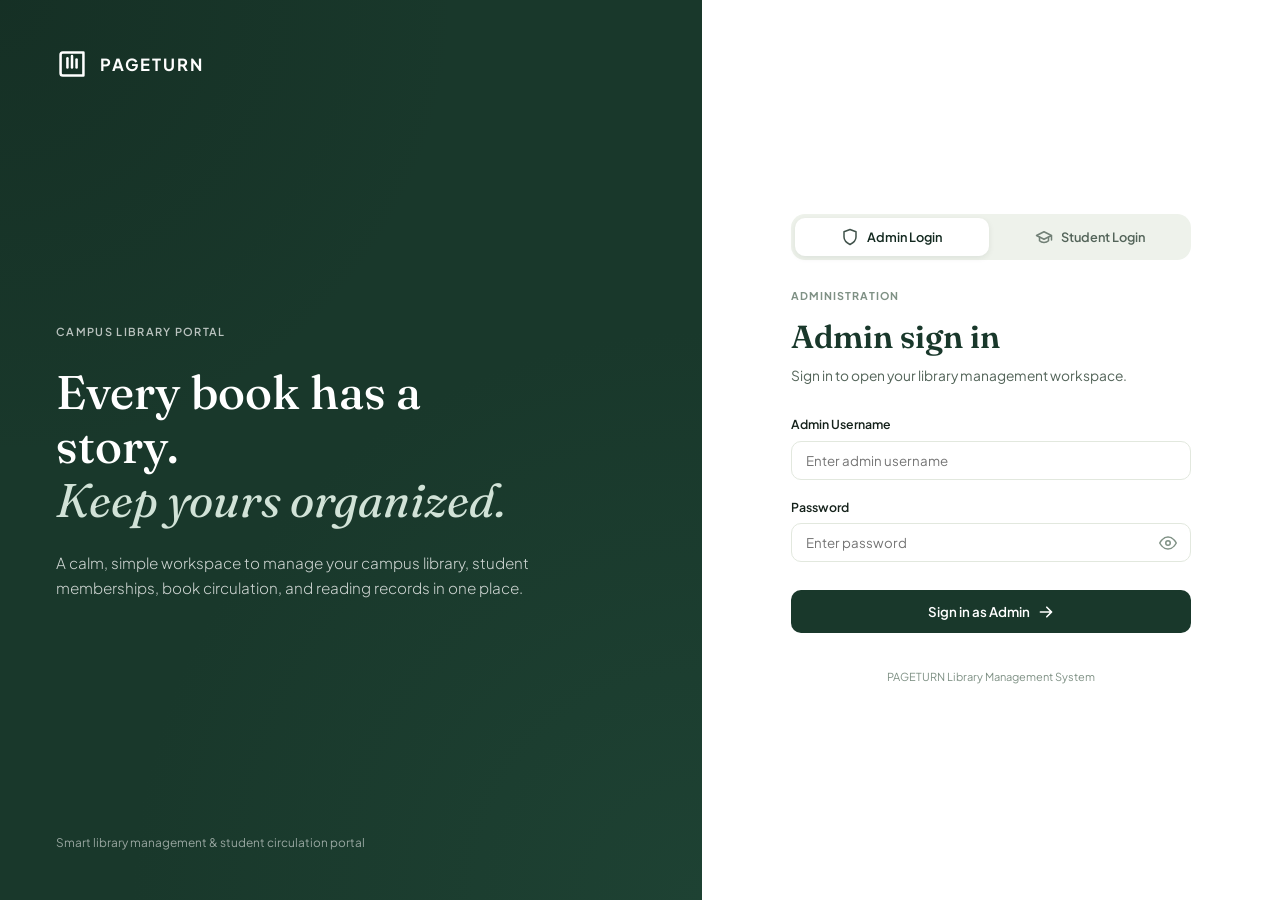
==== commit 631caa8b: "feat: add dual Admin and Student login, student portal, and book cover photo upload" ====
--- a/index.html
+++ b/index.html
@@ -4,7 +4,7 @@
   <meta charset="UTF-8">
   <meta name="viewport" content="width=device-width, initial-scale=1.0">
   <title>PAGETURN — Modern Library Management System</title>
-  <meta name="description" content="A professional, calm workspace to manage library books, student members, and circulation records.">
+  <meta name="description" content="A professional, calm workspace to manage library books, student members, and circulation records with student portal and cover photo uploads.">
   
   <!-- Google Fonts: Fraunces (Serif Editorial) & Plus Jakarta Sans (Clean Modern UI) -->
   <link rel="preconnect" href="https://fonts.googleapis.com">
@@ -20,7 +20,7 @@
 <body>
 
   <!-- ========================================================================= -->
-  <!-- 1. AUTHENTICATION VIEW (Matching Image 1: Split-screen Admin Sign In)    -->
+  <!-- 1. AUTHENTICATION VIEW (Dual Login: Admin & Student, No credentials shown) -->
   <!-- ========================================================================= -->
   <div id="authView" class="auth-wrapper">
     <div class="auth-container">
@@ -40,70 +40,115 @@
         </div>
 
         <div class="auth-hero-body">
-          <span class="hero-tag">LIBRARY ADMINISTRATION</span>
+          <span class="hero-tag">CAMPUS LIBRARY PORTAL</span>
           <h1 class="hero-title">
             Every book has a story.<br>
             <em>Keep yours organized.</em>
           </h1>
           <p class="hero-subtitle">
-            A calm, simple workspace to manage your library, students and circulation in one place.
+            A calm, simple workspace to manage your campus library, student memberships, book circulation, and reading records in one place.
           </p>
         </div>
 
         <div class="auth-hero-footer">
-          <p class="hero-footnote">A smarter way to run your campus library</p>
+          <p class="hero-footnote">Smart library management & student circulation portal</p>
         </div>
       </div>
 
-      <!-- Right Login Form -->
+      <!-- Right Login Form Card with Role Tabs -->
       <div class="auth-form-card">
         <div class="auth-form-inner">
-          <span class="auth-eyebrow">WELCOME BACK</span>
-          <h2 class="auth-heading">Admin sign in</h2>
-          <p class="auth-subheading">Sign in to open your library workspace.</p>
-
-          <form id="loginForm" class="login-form" novalidate>
-            <div class="form-group">
-              <label for="loginUsername">Username</label>
-              <input type="text" id="loginUsername" name="username" class="form-control" placeholder="admin" value="admin" autocomplete="username" required>
-            </div>
-
-            <div class="form-group">
-              <label for="loginPassword">Password</label>
-              <div class="password-input-wrap">
-                <input type="password" id="loginPassword" name="password" class="form-control" placeholder="Enter password" value="Library@123" autocomplete="current-password" required>
-                <button type="button" class="btn-toggle-pwd" id="togglePasswordBtn" title="Toggle password visibility">
-                  <svg class="icon-eye" viewBox="0 0 24 24" fill="none" stroke="currentColor" stroke-width="2" stroke-linecap="round" stroke-linejoin="round">
-                    <path d="M1 12s4-8 11-8 11 8 11 8-4 8-11 8-11-8-11-8z"></path>
-                    <circle cx="12" cy="12" r="3"></circle>
-                  </svg>
-                </button>
-              </div>
-            </div>
-
-            <button type="submit" class="btn btn-primary btn-block btn-signin">
-              <span>Sign in</span>
-              <svg viewBox="0 0 20 20" fill="currentColor" width="16" height="16">
-                <path fill-rule="evenodd" d="M10.293 3.293a1 1 0 011.414 0l6 6a1 1 0 010 1.414l-6 6a1 1 0 01-1.414-1.414L14.586 11H3a1 1 0 110-2h11.586l-4.293-4.293a1 1 0 010-1.414z" clip-rule="evenodd" />
+          
+          <!-- Role Switcher Tabs (Admin vs Student) -->
+          <div class="role-tabs-container">
+            <button type="button" class="role-tab-btn active" id="tabRoleAdmin" data-role="admin">
+              <svg viewBox="0 0 24 24" fill="none" stroke="currentColor" stroke-width="2" stroke-linecap="round" stroke-linejoin="round">
+                <path d="M12 22s8-4 8-10V5l-8-3-8 3v7c0 6 8 10 8 10z"></path>
               </svg>
+              <span>Admin Login</span>
             </button>
-          </form>
-
-          <!-- Demo Access Quick Box -->
-          <div class="demo-access-box" id="demoAccessBox" title="Click to fill credentials">
-            <div class="demo-access-head">
-              <span class="demo-tag">Demo access</span>
-              <button type="button" class="btn-link-action" id="autoFillDemoBtn">Auto-fill</button>
-            </div>
-            <div class="demo-credentials">
-              <div><span class="cred-label">Username:</span> <code>admin</code></div>
-              <div><span class="cred-label">Password:</span> <code>Library@123</code></div>
-            </div>
+            <button type="button" class="role-tab-btn" id="tabRoleStudent" data-role="student">
+              <svg viewBox="0 0 24 24" fill="none" stroke="currentColor" stroke-width="2" stroke-linecap="round" stroke-linejoin="round">
+                <path d="M22 10v6M2 10l10-5 10 5-10 5z"></path>
+                <path d="M6 12v5c3 3 9 3 12 0v-5"></path>
+              </svg>
+              <span>Student Login</span>
+            </button>
+          </div>
+
+          <!-- ADMIN LOGIN FORM -->
+          <div id="adminLoginFormWrap" class="login-role-panel active">
+            <span class="auth-eyebrow">ADMINISTRATION</span>
+            <h2 class="auth-heading">Admin sign in</h2>
+            <p class="auth-subheading">Sign in to open your library management workspace.</p>
+
+            <form id="loginForm" class="login-form" novalidate>
+              <div class="form-group">
+                <label for="loginUsername">Admin Username</label>
+                <input type="text" id="loginUsername" name="username" class="form-control" placeholder="Enter admin username" autocomplete="username" required>
+              </div>
+
+              <div class="form-group">
+                <label for="loginPassword">Password</label>
+                <div class="password-input-wrap">
+                  <input type="password" id="loginPassword" name="password" class="form-control" placeholder="Enter password" autocomplete="current-password" required>
+                  <button type="button" class="btn-toggle-pwd" id="togglePasswordBtn" title="Toggle password visibility">
+                    <svg class="icon-eye" viewBox="0 0 24 24" fill="none" stroke="currentColor" stroke-width="2" stroke-linecap="round" stroke-linejoin="round">
+                      <path d="M1 12s4-8 11-8 11 8 11 8-4 8-11 8-11-8-11-8z"></path>
+                      <circle cx="12" cy="12" r="3"></circle>
+                    </svg>
+                  </button>
+                </div>
+              </div>
+
+              <button type="submit" class="btn btn-primary btn-block btn-signin">
+                <span>Sign in as Admin</span>
+                <svg viewBox="0 0 20 20" fill="currentColor" width="16" height="16">
+                  <path fill-rule="evenodd" d="M10.293 3.293a1 1 0 011.414 0l6 6a1 1 0 010 1.414l-6 6a1 1 0 01-1.414-1.414L14.586 11H3a1 1 0 110-2h11.586l-4.293-4.293a1 1 0 010-1.414z" clip-rule="evenodd" />
+                </svg>
+              </button>
+            </form>
+          </div>
+
+          <!-- STUDENT LOGIN FORM -->
+          <div id="studentLoginFormWrap" class="login-role-panel d-none">
+            <span class="auth-eyebrow">STUDENT PORTAL</span>
+            <h2 class="auth-heading">Student sign in</h2>
+            <p class="auth-subheading">Access your issued books, catalog and reading records.</p>
+
+            <form id="studentLoginForm" class="login-form" novalidate>
+              <div class="form-group">
+                <label for="studentLoginRoll">Roll Number / Student ID</label>
+                <input type="text" id="studentLoginRoll" class="form-control" placeholder="Enter your roll number (e.g. 24kb1a05k3)" required>
+                <span class="form-hint">Enter your registered college roll number.</span>
+              </div>
+
+              <div class="form-group">
+                <label for="studentLoginPassword">Password</label>
+                <div class="password-input-wrap">
+                  <input type="password" id="studentLoginPassword" class="form-control" placeholder="Enter student password" required>
+                  <button type="button" class="btn-toggle-pwd" id="toggleStudentPasswordBtn" title="Toggle password visibility">
+                    <svg class="icon-eye" viewBox="0 0 24 24" fill="none" stroke="currentColor" stroke-width="2" stroke-linecap="round" stroke-linejoin="round">
+                      <path d="M1 12s4-8 11-8 11 8 11 8-4 8-11 8-11-8-11-8z"></path>
+                      <circle cx="12" cy="12" r="3"></circle>
+                    </svg>
+                  </button>
+                </div>
+              </div>
+
+              <button type="submit" class="btn btn-primary btn-block btn-signin">
+                <span>Sign in as Student</span>
+                <svg viewBox="0 0 20 20" fill="currentColor" width="16" height="16">
+                  <path fill-rule="evenodd" d="M10.293 3.293a1 1 0 011.414 0l6 6a1 1 0 010 1.414l-6 6a1 1 0 01-1.414-1.414L14.586 11H3a1 1 0 110-2h11.586l-4.293-4.293a1 1 0 010-1.414z" clip-rule="evenodd" />
+                </svg>
+              </button>
+            </form>
           </div>
 
           <div class="auth-bottom-note">
-            <span>Library Management System • Student project demo</span>
-          </div>
+            <span>PAGETURN Library Management System</span>
+          </div>
+
         </div>
       </div>
 
@@ -112,19 +157,15 @@
 
 
   <!-- ========================================================================= -->
-  <!-- 2. MAIN APPLICATION WORKSPACE                                             -->
+  <!-- 2. STUDENT PORTAL WORKSPACE                                               -->
   <!-- ========================================================================= -->
-  <div id="appWorkspace" class="app-workspace d-none">
+  <div id="studentWorkspace" class="app-workspace d-none">
     
     <!-- Mobile Sidebar Backdrop Overlay -->
-    <div id="sidebarBackdrop" class="sidebar-backdrop"></div>
-
-    <!-- --------------------------------------------------------------------- -->
-    <!-- SIDEBAR NAVIGATION (Matching Image 2 Sidebar)                         -->
-    <!-- --------------------------------------------------------------------- -->
-    <aside class="sidebar" id="appSidebar">
-      
-      <!-- Brand Logo in Sidebar -->
+    <div id="studentSidebarBackdrop" class="sidebar-backdrop"></div>
+
+    <!-- Student Sidebar Navigation -->
+    <aside class="sidebar" id="studentSidebar">
       <div class="sidebar-brand">
         <div class="brand-logo light">
           <svg class="brand-icon" viewBox="0 0 28 28" fill="none" stroke="currentColor" stroke-width="2.2" stroke-linecap="round" stroke-linejoin="round">
@@ -135,17 +176,308 @@
           </svg>
           <span class="brand-text">PAGETURN</span>
         </div>
-        <button class="btn-sidebar-close mobile-only" id="sidebarCloseBtn" aria-label="Close navigation">
-          ✕
+        <button class="btn-sidebar-close mobile-only" id="studentSidebarCloseBtn" aria-label="Close navigation">✕</button>
+      </div>
+
+      <div class="sidebar-nav-container">
+        <div class="sidebar-section-label">STUDENT WORKSPACE</div>
+        <nav class="sidebar-nav" aria-label="Student navigation">
+          
+          <button class="nav-item active" data-student-view="student-overview">
+            <svg class="nav-icon" viewBox="0 0 24 24" fill="none" stroke="currentColor" stroke-width="2" stroke-linecap="round" stroke-linejoin="round">
+              <rect x="3" y="3" width="7" height="7" rx="1"></rect>
+              <rect x="14" y="3" width="7" height="7" rx="1"></rect>
+              <rect x="14" y="14" width="7" height="7" rx="1"></rect>
+              <rect x="3" y="14" width="7" height="7" rx="1"></rect>
+            </svg>
+            <span class="nav-label">My Dashboard</span>
+          </button>
+
+          <button class="nav-item" data-student-view="student-catalog">
+            <svg class="nav-icon" viewBox="0 0 24 24" fill="none" stroke="currentColor" stroke-width="2" stroke-linecap="round" stroke-linejoin="round">
+              <path d="M4 19.5A2.5 2.5 0 0 1 6.5 17H20"></path>
+              <path d="M6.5 2H20v20H6.5A2.5 2.5 0 0 1 4 19.5v-15A2.5 2.5 0 0 1 6.5 2z"></path>
+            </svg>
+            <span class="nav-label">Browse Catalog</span>
+          </button>
+
+          <button class="nav-item" data-student-view="student-history">
+            <svg class="nav-icon" viewBox="0 0 24 24" fill="none" stroke="currentColor" stroke-width="2" stroke-linecap="round" stroke-linejoin="round">
+              <circle cx="12" cy="12" r="10"></circle>
+              <polyline points="12 6 12 12 16 14"></polyline>
+            </svg>
+            <span class="nav-label">Borrowing History</span>
+          </button>
+
+        </nav>
+      </div>
+
+      <!-- Student Sidebar Profile & Sign Out -->
+      <div class="sidebar-footer">
+        <div class="admin-profile">
+          <div class="admin-avatar student-avatar-circle" id="studentAvatarText">S</div>
+          <div class="admin-info">
+            <div class="admin-name" id="studentProfileName">Student Member</div>
+            <div class="admin-role" id="studentProfileRoll">Roll: 00000</div>
+          </div>
+        </div>
+        <button class="btn-signout" id="studentSignOutBtn" title="Sign out of student account">
+          <svg viewBox="0 0 24 24" fill="none" stroke="currentColor" stroke-width="2" stroke-linecap="round" stroke-linejoin="round">
+            <path d="M9 21H5a2 2 0 0 1-2-2V5a2 2 0 0 1 2-2h4"></path>
+            <polyline points="16 17 21 12 16 7"></polyline>
+            <line x1="21" y1="12" x2="9" y2="12"></line>
+          </svg>
+          <span>Sign out</span>
         </button>
       </div>
-
-      <!-- Navigation Section -->
+    </aside>
+
+    <!-- Student Main Content -->
+    <div class="app-main">
+      <header class="topbar">
+        <div class="topbar-left">
+          <button class="btn-toggle-sidebar" id="studentSidebarToggleBtn" aria-label="Toggle navigation">
+            <svg viewBox="0 0 24 24" fill="none" stroke="currentColor" stroke-width="2" stroke-linecap="round" stroke-linejoin="round">
+              <line x1="3" y1="12" x2="21" y2="12"></line>
+              <line x1="3" y1="6" x2="21" y2="6"></line>
+              <line x1="3" y1="18" x2="21" y2="18"></line>
+            </svg>
+          </button>
+          <nav class="breadcrumb">
+            <span class="breadcrumb-root">Student Portal</span>
+            <span class="breadcrumb-separator">/</span>
+            <span class="breadcrumb-current" id="studentBreadcrumb">My Dashboard</span>
+          </nav>
+        </div>
+
+        <div class="topbar-right">
+          <div class="topbar-date">
+            <span class="status-dot-pulse"></span>
+            <span id="studentCurrentDateDisplay">Sun, 1 Nov, 2026</span>
+          </div>
+          <div class="topbar-user" id="studentTopbarUser">
+            <div class="user-pill-avatar" id="studentTopbarAvatar">S</div>
+          </div>
+        </div>
+      </header>
+
+      <main class="content-container">
+        
+        <!-- STUDENT SECTION 1: MY OVERVIEW -->
+        <section id="section-student-overview" class="student-content-section active">
+          <div class="section-hero">
+            <div class="section-eyebrow">STUDENT CIRCULATION</div>
+            <h1 class="section-title">Hello, <span id="studentGreetingName">Student</span> <span class="sparkle">✦</span></h1>
+            <p class="section-subtitle">Here is the status of your borrowed library books and member profile.</p>
+          </div>
+
+          <!-- Student Stat Cards -->
+          <div class="stats-grid">
+            <div class="stat-card">
+              <div class="stat-card-header">
+                <span class="stat-label">Currently Issued</span>
+                <div class="stat-icon-wrap icon-amber">
+                  <svg viewBox="0 0 24 24" fill="none" stroke="currentColor" stroke-width="2" stroke-linecap="round" stroke-linejoin="round"><rect x="2" y="7" width="16" height="14" rx="2"></rect><path d="M6 3h14a2 2 0 0 1 2 2v14"></path></svg>
+                </div>
+              </div>
+              <div class="stat-value" id="studentStatIssued">0</div>
+              <div class="stat-meta">Books awaiting return</div>
+            </div>
+
+            <div class="stat-card">
+              <div class="stat-card-header">
+                <span class="stat-label">Overdue Books</span>
+                <div class="stat-icon-wrap icon-green" style="background:#fee2e2; color:#dc2626;">
+                  <svg viewBox="0 0 24 24" fill="none" stroke="currentColor" stroke-width="2" stroke-linecap="round" stroke-linejoin="round"><circle cx="12" cy="12" r="10"></circle><line x1="12" y1="8" x2="12" y2="12"></line><line x1="12" y1="16" x2="12.01" y2="16"></line></svg>
+                </div>
+              </div>
+              <div class="stat-value" id="studentStatOverdue" style="color:#dc2626;">0</div>
+              <div class="stat-meta">Please return promptly</div>
+            </div>
+
+            <div class="stat-card">
+              <div class="stat-card-header">
+                <span class="stat-label">Returned Books</span>
+                <div class="stat-icon-wrap icon-green">
+                  <svg viewBox="0 0 24 24" fill="none" stroke="currentColor" stroke-width="2" stroke-linecap="round" stroke-linejoin="round"><polyline points="20 6 9 17 4 12"></polyline></svg>
+                </div>
+              </div>
+              <div class="stat-value" id="studentStatReturned">0</div>
+              <div class="stat-meta">Completed readings</div>
+            </div>
+
+            <div class="stat-card">
+              <div class="stat-card-header">
+                <span class="stat-label">Catalog Titles</span>
+                <div class="stat-icon-wrap icon-teal">
+                  <svg viewBox="0 0 24 24" fill="none" stroke="currentColor" stroke-width="2" stroke-linecap="round" stroke-linejoin="round"><path d="M4 19.5A2.5 2.5 0 0 1 6.5 17H20"></path><path d="M6.5 2H20v20H6.5A2.5 2.5 0 0 1 4 19.5v-15A2.5 2.5 0 0 1 6.5 2z"></path></svg>
+                </div>
+              </div>
+              <div class="stat-value" id="studentStatCatalog">0</div>
+              <div class="stat-meta">Available to explore</div>
+            </div>
+          </div>
+
+          <!-- Active Issued Books Table -->
+          <div class="card mt-4">
+            <div class="card-header">
+              <div>
+                <h3 class="card-title">My Currently Borrowed Books</h3>
+                <p class="card-subtitle">Keep track of your due dates to prevent overdue charges.</p>
+              </div>
+            </div>
+            <div class="card-body p-0">
+              <div class="table-responsive">
+                <table class="table">
+                  <thead>
+                    <tr>
+                      <th>BOOK</th>
+                      <th>ISSUE DATE</th>
+                      <th>DUE DATE</th>
+                      <th>STATUS</th>
+                    </tr>
+                  </thead>
+                  <tbody id="studentActiveIssuesBody">
+                    <!-- Dynamic -->
+                  </tbody>
+                </table>
+              </div>
+              <div id="studentNoActiveIssues" class="empty-state d-none">
+                <div class="empty-icon">📖</div>
+                <h4>No active book checkouts</h4>
+                <p>You have returned all borrowed books. Browse the catalog to borrow another title!</p>
+              </div>
+            </div>
+          </div>
+
+          <!-- Student Profile Card -->
+          <div class="card mt-4">
+            <div class="card-header">
+              <h3 class="card-title">My Library Member Profile</h3>
+            </div>
+            <div class="card-body">
+              <div class="profile-details-grid">
+                <div class="profile-detail-item">
+                  <span class="detail-label">Full Name:</span>
+                  <strong class="detail-val" id="profName">Student Name</strong>
+                </div>
+                <div class="profile-detail-item">
+                  <span class="detail-label">Roll Number:</span>
+                  <code class="detail-val" id="profRoll">00000</code>
+                </div>
+                <div class="profile-detail-item">
+                  <span class="detail-label">Department:</span>
+                  <strong class="detail-val" id="profDept">CSE</strong>
+                </div>
+                <div class="profile-detail-item">
+                  <span class="detail-label">Email:</span>
+                  <span class="detail-val" id="profEmail">student@campus.edu</span>
+                </div>
+                <div class="profile-detail-item">
+                  <span class="detail-label">Phone:</span>
+                  <span class="detail-val" id="profPhone">+1 000-000-0000</span>
+                </div>
+              </div>
+            </div>
+          </div>
+        </section>
+
+        <!-- STUDENT SECTION 2: BROWSE CATALOG WITH COVER PHOTOS -->
+        <section id="section-student-catalog" class="student-content-section d-none">
+          <div class="section-hero-split">
+            <div class="section-hero-text">
+              <h1 class="section-title">Library Book Catalog</h1>
+              <p class="section-subtitle">Explore library titles, categories, and available copies.</p>
+            </div>
+            <div class="filter-toolbar">
+              <div class="search-input-wrap">
+                <svg class="search-icon" viewBox="0 0 24 24" fill="none" stroke="currentColor" stroke-width="2" stroke-linecap="round" stroke-linejoin="round"><circle cx="11" cy="11" r="8"></circle><line x1="21" y1="21" x2="16.65" y2="16.65"></line></svg>
+                <input type="text" id="studentCatalogSearch" class="form-control form-control-sm" placeholder="Search catalog...">
+              </div>
+              <select id="studentCatalogCategoryFilter" class="form-control form-control-sm form-select">
+                <option value="all">All Categories</option>
+              </select>
+            </div>
+          </div>
+
+          <!-- Book Grid with Covers -->
+          <div class="book-cards-grid" id="studentBooksCardsGrid">
+            <!-- Dynamic Cards with Covers -->
+          </div>
+        </section>
+
+        <!-- STUDENT SECTION 3: MY HISTORY -->
+        <section id="section-student-history" class="student-content-section d-none">
+          <div class="section-hero">
+            <h1 class="section-title">My Borrowing History</h1>
+            <p class="section-subtitle">Complete ledger of your past and present borrowed books.</p>
+          </div>
+
+          <div class="card">
+            <div class="card-body p-0">
+              <div class="table-responsive">
+                <table class="table">
+                  <thead>
+                    <tr>
+                      <th>TRANSACTION ID</th>
+                      <th>BOOK</th>
+                      <th>ISSUE DATE</th>
+                      <th>DUE DATE</th>
+                      <th>RETURN DATE</th>
+                      <th>STATUS</th>
+                    </tr>
+                  </thead>
+                  <tbody id="studentHistoryTableBody">
+                    <!-- Dynamic -->
+                  </tbody>
+                </table>
+              </div>
+              <div id="studentHistoryEmpty" class="empty-state d-none">
+                <div class="empty-icon">📜</div>
+                <h4>No borrowing history yet</h4>
+                <p>Your transaction ledger will appear here when books are issued to your roll number.</p>
+              </div>
+            </div>
+          </div>
+        </section>
+
+      </main>
+
+      <footer class="app-footer">
+        <span>PAGETURN Library System • Student Portal</span>
+        <span>Built for an enjoyable reading experience.</span>
+      </footer>
+    </div>
+  </div>
+
+
+  <!-- ========================================================================= -->
+  <!-- 3. MAIN APPLICATION WORKSPACE (Admin Portal)                              -->
+  <!-- ========================================================================= -->
+  <div id="appWorkspace" class="app-workspace d-none">
+    
+    <!-- Mobile Sidebar Backdrop Overlay -->
+    <div id="sidebarBackdrop" class="sidebar-backdrop"></div>
+
+    <!-- SIDEBAR NAVIGATION (Admin) -->
+    <aside class="sidebar" id="appSidebar">
+      <div class="sidebar-brand">
+        <div class="brand-logo light">
+          <svg class="brand-icon" viewBox="0 0 28 28" fill="none" stroke="currentColor" stroke-width="2.2" stroke-linecap="round" stroke-linejoin="round">
+            <path d="M4 6v16a2 2 0 0 0 2 2h18V4H6a2 2 0 0 0-2 2z"></path>
+            <line x1="10" y1="9" x2="10" y2="17"></line>
+            <line x1="14" y1="7" x2="14" y2="17"></line>
+            <line x1="18" y1="10" x2="18" y2="17"></line>
+          </svg>
+          <span class="brand-text">PAGETURN</span>
+        </div>
+        <button class="btn-sidebar-close mobile-only" id="sidebarCloseBtn" aria-label="Close navigation">✕</button>
+      </div>
+
       <div class="sidebar-nav-container">
-        <div class="sidebar-section-label">WORKSPACE</div>
+        <div class="sidebar-section-label">ADMIN WORKSPACE</div>
         <nav class="sidebar-nav" aria-label="Primary navigation">
           
-          <!-- 1. Dashboard -->
           <button class="nav-item active" data-view="dashboard" id="nav-dashboard">
             <svg class="nav-icon" viewBox="0 0 24 24" fill="none" stroke="currentColor" stroke-width="2" stroke-linecap="round" stroke-linejoin="round">
               <rect x="3" y="3" width="7" height="7" rx="1"></rect>
@@ -156,7 +488,6 @@
             <span class="nav-label">Dashboard</span>
           </button>
 
-          <!-- 2. Manage Books -->
           <button class="nav-item" data-view="books" id="nav-books">
             <svg class="nav-icon" viewBox="0 0 24 24" fill="none" stroke="currentColor" stroke-width="2" stroke-linecap="round" stroke-linejoin="round">
               <path d="M4 19.5A2.5 2.5 0 0 1 6.5 17H20"></path>
@@ -165,7 +496,6 @@
             <span class="nav-label">Manage Books</span>
           </button>
 
-          <!-- 3. Manage Students -->
           <button class="nav-item" data-view="students" id="nav-students">
             <svg class="nav-icon" viewBox="0 0 24 24" fill="none" stroke="currentColor" stroke-width="2" stroke-linecap="round" stroke-linejoin="round">
               <path d="M17 21v-2a4 4 0 0 0-4-4H5a4 4 0 0 0-4 4v2"></path>
@@ -176,7 +506,6 @@
             <span class="nav-label">Manage Students</span>
           </button>
 
-          <!-- 4. Issue Books -->
           <button class="nav-item" data-view="issue" id="nav-issue">
             <svg class="nav-icon" viewBox="0 0 24 24" fill="none" stroke="currentColor" stroke-width="2" stroke-linecap="round" stroke-linejoin="round">
               <path d="M14 2H6a2 2 0 0 0-2 2v16a2 2 0 0 0 2 2h12a2 2 0 0 0 2-2V8z"></path>
@@ -188,17 +517,15 @@
             <span class="nav-label">Issue Books</span>
           </button>
 
-          <!-- 5. Return Books -->
           <button class="nav-item" data-view="return" id="nav-return">
             <svg class="nav-icon" viewBox="0 0 24 24" fill="none" stroke="currentColor" stroke-width="2" stroke-linecap="round" stroke-linejoin="round">
               <polyline points="1 4 1 10 7 10"></polyline>
               <path d="M3.51 15a9 9 0 1 0 2.13-9.36L1 10"></path>
             </svg>
             <span class="nav-label">Return Books</span>
-            <span class="nav-badge" id="sidebarReturnBadge">2</span>
+            <span class="nav-badge" id="sidebarReturnBadge">0</span>
           </button>
 
-          <!-- 6. Issue History -->
           <button class="nav-item" data-view="history" id="nav-history">
             <svg class="nav-icon" viewBox="0 0 24 24" fill="none" stroke="currentColor" stroke-width="2" stroke-linecap="round" stroke-linejoin="round">
               <circle cx="12" cy="12" r="10"></circle>
@@ -210,7 +537,6 @@
         </nav>
       </div>
 
-      <!-- Sidebar Footer (Admin User Info + Sign Out) -->
       <div class="sidebar-footer">
         <div class="admin-profile">
           <div class="admin-avatar">A</div>
@@ -228,15 +554,10 @@
           <span>Sign out</span>
         </button>
       </div>
-
     </aside>
 
-    <!-- --------------------------------------------------------------------- -->
-    <!-- MAIN APPLICATION CONTENT AREA                                         -->
-    <!-- --------------------------------------------------------------------- -->
+    <!-- Admin Main Body -->
     <div class="app-main">
-      
-      <!-- TOP NAVIGATION BAR -->
       <header class="topbar">
         <div class="topbar-left">
           <button class="btn-toggle-sidebar" id="sidebarToggleBtn" aria-label="Toggle navigation">
@@ -247,7 +568,7 @@
             </svg>
           </button>
           
-          <nav class="breadcrumb" aria-label="Breadcrumb">
+          <nav class="breadcrumb">
             <span class="breadcrumb-root">Library</span>
             <span class="breadcrumb-separator">/</span>
             <span class="breadcrumb-current" id="breadcrumbSection">Dashboard</span>
@@ -255,13 +576,11 @@
         </div>
 
         <div class="topbar-right">
-          <!-- Live Date with Indicator Dot -->
           <div class="topbar-date">
             <span class="status-dot-pulse"></span>
             <span id="currentDateDisplay">Sun, 1 Nov, 2026</span>
           </div>
 
-          <!-- Quick Refresh Button -->
           <button class="btn btn-outline btn-sm btn-icon-text" id="refreshDataBtn" title="Reload live data and statistics">
             <svg class="icon-refresh" viewBox="0 0 24 24" fill="none" stroke="currentColor" stroke-width="2" stroke-linecap="round" stroke-linejoin="round">
               <polyline points="23 4 23 10 17 10"></polyline>
@@ -271,7 +590,6 @@
             <span class="btn-text">Refresh data</span>
           </button>
 
-          <!-- Reset / Demo Data Utilities -->
           <div class="dropdown-wrap">
             <button class="btn btn-icon btn-outline" id="dbSettingsBtn" title="Database actions">
               <svg viewBox="0 0 24 24" fill="none" stroke="currentColor" stroke-width="2" stroke-linecap="round" stroke-linejoin="round">
@@ -292,110 +610,72 @@
             </div>
           </div>
 
-          <!-- Admin Avatar Pill -->
           <div class="topbar-user" title="Signed in as Library Admin">
             <div class="user-pill-avatar">A</div>
           </div>
         </div>
       </header>
 
-      <!-- CONTENT SECTIONS WRAPPER -->
       <main class="content-container">
 
-        <!-- ================================================================= -->
-        <!-- SECTION 1: DASHBOARD                                              -->
-        <!-- ================================================================= -->
+        <!-- SECTION 1: DASHBOARD -->
         <section id="section-dashboard" class="content-section active">
-          
-          <!-- Dashboard Greeting Header -->
           <div class="section-hero">
             <div class="section-eyebrow">LIBRARY OVERVIEW</div>
             <h1 class="section-title">Good day, Admin <span class="sparkle">✦</span></h1>
             <p class="section-subtitle">Here's what's happening in your library today.</p>
           </div>
 
-          <!-- 4 Statistic Cards (Requirement 2) -->
+          <!-- 4 Statistic Cards -->
           <div class="stats-grid">
-            
-            <!-- Card 1: Total Books -->
             <div class="stat-card" data-action="goToBooks">
               <div class="stat-card-header">
                 <span class="stat-label">Total Books</span>
                 <div class="stat-icon-wrap icon-green">
-                  <svg viewBox="0 0 24 24" fill="none" stroke="currentColor" stroke-width="2" stroke-linecap="round" stroke-linejoin="round">
-                    <path d="M4 19.5A2.5 2.5 0 0 1 6.5 17H20"></path>
-                    <path d="M6.5 2H20v20H6.5A2.5 2.5 0 0 1 4 19.5v-15A2.5 2.5 0 0 1 6.5 2z"></path>
-                  </svg>
+                  <svg viewBox="0 0 24 24" fill="none" stroke="currentColor" stroke-width="2" stroke-linecap="round" stroke-linejoin="round"><path d="M4 19.5A2.5 2.5 0 0 1 6.5 17H20"></path><path d="M6.5 2H20v20H6.5A2.5 2.5 0 0 1 4 19.5v-15A2.5 2.5 0 0 1 6.5 2z"></path></svg>
                 </div>
               </div>
               <div class="stat-value" id="statTotalBooks">0</div>
-              <div class="stat-meta">
-                <span id="statTotalTitles">0</span> book records
-              </div>
-            </div>
-
-            <!-- Card 2: Available Books -->
+              <div class="stat-meta"><span id="statTotalTitles">0</span> book records</div>
+            </div>
+
             <div class="stat-card" data-action="goToBooks">
               <div class="stat-card-header">
                 <span class="stat-label">Available Books</span>
                 <div class="stat-icon-wrap icon-sage">
-                  <svg viewBox="0 0 24 24" fill="none" stroke="currentColor" stroke-width="2" stroke-linecap="round" stroke-linejoin="round">
-                    <line x1="4" y1="20" x2="4" y2="4"></line>
-                    <line x1="8" y1="20" x2="8" y2="4"></line>
-                    <line x1="12" y1="20" x2="12" y2="4"></line>
-                    <path d="M16 20l4-16"></path>
-                  </svg>
+                  <svg viewBox="0 0 24 24" fill="none" stroke="currentColor" stroke-width="2" stroke-linecap="round" stroke-linejoin="round"><line x1="4" y1="20" x2="4" y2="4"></line><line x1="8" y1="20" x2="8" y2="4"></line><line x1="12" y1="20" x2="12" y2="4"></line><path d="M16 20l4-16"></path></svg>
                 </div>
               </div>
               <div class="stat-value" id="statAvailableBooks">0</div>
-              <div class="stat-meta">
-                Ready to borrow
-              </div>
-            </div>
-
-            <!-- Card 3: Issued Books -->
+              <div class="stat-meta">Ready to borrow</div>
+            </div>
+
             <div class="stat-card" data-action="goToReturn">
               <div class="stat-card-header">
                 <span class="stat-label">Issued Books</span>
                 <div class="stat-icon-wrap icon-amber">
-                  <svg viewBox="0 0 24 24" fill="none" stroke="currentColor" stroke-width="2" stroke-linecap="round" stroke-linejoin="round">
-                    <rect x="2" y="7" width="16" height="14" rx="2"></rect>
-                    <path d="M6 3h14a2 2 0 0 1 2 2v14"></path>
-                  </svg>
+                  <svg viewBox="0 0 24 24" fill="none" stroke="currentColor" stroke-width="2" stroke-linecap="round" stroke-linejoin="round"><rect x="2" y="7" width="16" height="14" rx="2"></rect><path d="M6 3h14a2 2 0 0 1 2 2v14"></path></svg>
                 </div>
               </div>
               <div class="stat-value" id="statIssuedBooks">0</div>
-              <div class="stat-meta">
-                <span id="statOverdueWarning">0 overdue</span> • Awaiting return
-              </div>
-            </div>
-
-            <!-- Card 4: Registered Students -->
+              <div class="stat-meta"><span id="statOverdueWarning">0 overdue</span> • Awaiting return</div>
+            </div>
+
             <div class="stat-card" data-action="goToStudents">
               <div class="stat-card-header">
                 <span class="stat-label">Registered Students</span>
                 <div class="stat-icon-wrap icon-teal">
-                  <svg viewBox="0 0 24 24" fill="none" stroke="currentColor" stroke-width="2" stroke-linecap="round" stroke-linejoin="round">
-                    <path d="M22 10v6M2 10l10-5 10 5-10 5z"></path>
-                    <path d="M6 12v5c3 3 9 3 12 0v-5"></path>
-                  </svg>
+                  <svg viewBox="0 0 24 24" fill="none" stroke="currentColor" stroke-width="2" stroke-linecap="round" stroke-linejoin="round"><path d="M22 10v6M2 10l10-5 10 5-10 5z"></path><path d="M6 12v5c3 3 9 3 12 0v-5"></path></svg>
                 </div>
               </div>
               <div class="stat-value" id="statRegisteredStudents">0</div>
-              <div class="stat-meta">
-                Active records
-              </div>
-            </div>
-
-          </div>
-
-          <!-- Main Dashboard Split (Recent Activities & Issues vs Quick Actions & Stats) -->
+              <div class="stat-meta">Active records</div>
+            </div>
+          </div>
+
+          <!-- Dashboard Columns -->
           <div class="dashboard-grid">
-            
-            <!-- Left Column: Recent Activity & Recent Book Issues -->
             <div class="dashboard-col">
-              
-              <!-- Recent Activities Card -->
               <div class="card">
                 <div class="card-header">
                   <div>
@@ -405,13 +685,10 @@
                   <button class="btn-link" id="btnViewAllHistory">View all →</button>
                 </div>
                 <div class="card-body p-0">
-                  <div class="activity-list" id="dashboardActivityList">
-                    <!-- Injected dynamically by JS -->
-                  </div>
-                </div>
-              </div>
-
-              <!-- Recent Book Issues Table -->
+                  <div class="activity-list" id="dashboardActivityList"></div>
+                </div>
+              </div>
+
               <div class="card mt-4">
                 <div class="card-header">
                   <div>
@@ -432,20 +709,14 @@
                           <th>Action</th>
                         </tr>
                       </thead>
-                      <tbody id="dashboardRecentIssuesTable">
-                        <!-- Injected dynamically by JS -->
-                      </tbody>
+                      <tbody id="dashboardRecentIssuesTable"></tbody>
                     </table>
                   </div>
                 </div>
               </div>
-
-            </div>
-
-            <!-- Right Column: Quick Action Buttons & Library Statistics -->
+            </div>
+
             <div class="dashboard-col">
-              
-              <!-- Quick Actions Card (Requirement 2) -->
               <div class="card">
                 <div class="card-header">
                   <div>
@@ -455,74 +726,30 @@
                 </div>
                 <div class="card-body">
                   <div class="quick-action-list">
-                    
-                    <!-- Quick Action 1: Add a new book -->
                     <button class="quick-action-btn" id="qaAddBook">
-                      <div class="qa-icon-wrap icon-green">
-                        <svg viewBox="0 0 24 24" fill="none" stroke="currentColor" stroke-width="2" stroke-linecap="round" stroke-linejoin="round">
-                          <line x1="12" y1="5" x2="12" y2="19"></line>
-                          <line x1="5" y1="12" x2="19" y2="12"></line>
-                        </svg>
-                      </div>
-                      <div class="qa-text">
-                        <span class="qa-title">Add a new book</span>
-                        <span class="qa-desc">Expand your library catalog</span>
-                      </div>
+                      <div class="qa-icon-wrap icon-green"><svg viewBox="0 0 24 24" fill="none" stroke="currentColor" stroke-width="2" stroke-linecap="round" stroke-linejoin="round"><line x1="12" y1="5" x2="12" y2="19"></line><line x1="5" y1="12" x2="19" y2="12"></line></svg></div>
+                      <div class="qa-text"><span class="qa-title">Add a new book</span><span class="qa-desc">Expand your library catalog</span></div>
                       <span class="qa-arrow">→</span>
                     </button>
-
-                    <!-- Quick Action 2: Register a student -->
                     <button class="quick-action-btn" id="qaRegisterStudent">
-                      <div class="qa-icon-wrap icon-teal">
-                        <svg viewBox="0 0 24 24" fill="none" stroke="currentColor" stroke-width="2" stroke-linecap="round" stroke-linejoin="round">
-                          <path d="M16 21v-2a4 4 0 0 0-4-4H5a4 4 0 0 0-4 4v2"></path>
-                          <circle cx="8.5" cy="7" r="4"></circle>
-                          <line x1="20" y1="8" x2="20" y2="14"></line>
-                          <line x1="23" y1="11" x2="17" y2="11"></line>
-                        </svg>
-                      </div>
-                      <div class="qa-text">
-                        <span class="qa-title">Register a student</span>
-                        <span class="qa-desc">Add a new library member</span>
-                      </div>
+                      <div class="qa-icon-wrap icon-teal"><svg viewBox="0 0 24 24" fill="none" stroke="currentColor" stroke-width="2" stroke-linecap="round" stroke-linejoin="round"><path d="M16 21v-2a4 4 0 0 0-4-4H5a4 4 0 0 0-4 4v2"></path><circle cx="8.5" cy="7" r="4"></circle><line x1="20" y1="8" x2="20" y2="14"></line><line x1="23" y1="11" x2="17" y2="11"></line></svg></div>
+                      <div class="qa-text"><span class="qa-title">Register a student</span><span class="qa-desc">Add a new library member</span></div>
                       <span class="qa-arrow">→</span>
                     </button>
-
-                    <!-- Quick Action 3: Issue a book -->
                     <button class="quick-action-btn" id="qaIssueBook">
-                      <div class="qa-icon-wrap icon-amber">
-                        <svg viewBox="0 0 24 24" fill="none" stroke="currentColor" stroke-width="2" stroke-linecap="round" stroke-linejoin="round">
-                          <rect x="2" y="7" width="16" height="14" rx="2"></rect>
-                          <path d="M6 3h14a2 2 0 0 1 2 2v14"></path>
-                        </svg>
-                      </div>
-                      <div class="qa-text">
-                        <span class="qa-title">Issue a book</span>
-                        <span class="qa-desc">Check out title to student</span>
-                      </div>
+                      <div class="qa-icon-wrap icon-amber"><svg viewBox="0 0 24 24" fill="none" stroke="currentColor" stroke-width="2" stroke-linecap="round" stroke-linejoin="round"><rect x="2" y="7" width="16" height="14" rx="2"></rect><path d="M6 3h14a2 2 0 0 1 2 2v14"></path></svg></div>
+                      <div class="qa-text"><span class="qa-title">Issue a book</span><span class="qa-desc">Check out title to student</span></div>
                       <span class="qa-arrow">→</span>
                     </button>
-
-                    <!-- Quick Action 4: Return a book -->
                     <button class="quick-action-btn" id="qaReturnBook">
-                      <div class="qa-icon-wrap icon-sage">
-                        <svg viewBox="0 0 24 24" fill="none" stroke="currentColor" stroke-width="2" stroke-linecap="round" stroke-linejoin="round">
-                          <polyline points="1 4 1 10 7 10"></polyline>
-                          <path d="M3.51 15a9 9 0 1 0 2.13-9.36L1 10"></path>
-                        </svg>
-                      </div>
-                      <div class="qa-text">
-                        <span class="qa-title">Return a book</span>
-                        <span class="qa-desc">Process return & update stock</span>
-                      </div>
+                      <div class="qa-icon-wrap icon-sage"><svg viewBox="0 0 24 24" fill="none" stroke="currentColor" stroke-width="2" stroke-linecap="round" stroke-linejoin="round"><polyline points="1 4 1 10 7 10"></polyline><path d="M3.51 15a9 9 0 1 0 2.13-9.36L1 10"></path></svg></div>
+                      <div class="qa-text"><span class="qa-title">Return a book</span><span class="qa-desc">Process return & update stock</span></div>
                       <span class="qa-arrow">→</span>
                     </button>
-
-                  </div>
-                </div>
-              </div>
-
-              <!-- Library Statistics Breakdown Card (Requirement 2) -->
+                  </div>
+                </div>
+              </div>
+
               <div class="card mt-4">
                 <div class="card-header">
                   <div>
@@ -531,56 +758,35 @@
                   </div>
                 </div>
                 <div class="card-body">
-                  <!-- Circulation Rate Bar -->
                   <div class="progress-item">
                     <div class="progress-labels">
                       <span class="progress-title">Circulation Utilization</span>
                       <span class="progress-value" id="statsCirculationPercent">0%</span>
                     </div>
-                    <div class="progress-track">
-                      <div class="progress-fill" id="statsCirculationBar" style="width: 0%;"></div>
-                    </div>
-                  </div>
-
-                  <!-- Book Categories Breakdown -->
+                    <div class="progress-track"><div class="progress-fill" id="statsCirculationBar" style="width: 0%;"></div></div>
+                  </div>
+
                   <div class="category-breakdown mt-4">
                     <h4 class="subhead-small">Top Categories in Catalog</h4>
-                    <div id="statsCategoryList" class="category-chip-list">
-                      <!-- Rendered by JS -->
-                    </div>
-                  </div>
-
-                  <!-- Quick Health / Stock Status -->
+                    <div id="statsCategoryList" class="category-chip-list"></div>
+                  </div>
+
                   <div class="circulation-summary mt-4">
-                    <div class="summary-pill">
-                      <span class="pill-dot green"></span>
-                      <span class="pill-label">In Stock:</span>
-                      <strong id="statsInStockTitles">0 titles</strong>
-                    </div>
-                    <div class="summary-pill">
-                      <span class="pill-dot amber"></span>
-                      <span class="pill-label">Low / Out:</span>
-                      <strong id="statsOutOfStockTitles">0 titles</strong>
-                    </div>
-                  </div>
-                </div>
-              </div>
-
-            </div>
-
-          </div>
-
+                    <div class="summary-pill"><span class="pill-dot green"></span><span class="pill-label">In Stock:</span><strong id="statsInStockTitles">0 titles</strong></div>
+                    <div class="summary-pill"><span class="pill-dot amber"></span><span class="pill-label">Low / Out:</span><strong id="statsOutOfStockTitles">0 titles</strong></div>
+                  </div>
+                </div>
+              </div>
+            </div>
+          </div>
         </section>
 
-        <!-- ================================================================= -->
-        <!-- SECTION 2: MANAGE BOOKS (Matching Image 3)                        -->
-        <!-- ================================================================= -->
+        <!-- SECTION 2: MANAGE BOOKS (with Cover Photo Upload!) -->
         <section id="section-books" class="content-section">
-          
           <div class="section-hero-split">
             <div class="section-hero-text">
               <h1 class="section-title">Book catalog</h1>
-              <p class="section-subtitle">Add, update and keep track of every title.</p>
+              <p class="section-subtitle">Add, update and keep track of every title with cover photos.</p>
             </div>
             <div class="section-badge-wrap">
               <span class="counter-badge" id="booksTotalBadge">0 titles</span>
@@ -588,72 +794,78 @@
           </div>
 
           <div class="two-column-layout">
-            
-            <!-- Left: Add Book Form (Requirement 4) -->
+            <!-- Add Book Form with Cover Photo Upload -->
             <div class="form-column">
               <div class="card">
                 <div class="card-header">
                   <div>
                     <h3 class="card-title">Add a book</h3>
-                    <p class="card-subtitle">Enter the book's details below.</p>
+                    <p class="card-subtitle">Enter details and upload book cover.</p>
                   </div>
                 </div>
                 <div class="card-body">
                   <form id="addBookForm" class="crud-form" novalidate>
                     
-                    <!-- Book ID -->
                     <div class="form-group">
                       <label for="bookIdInput">Book ID <span class="required">*</span></label>
                       <input type="text" id="bookIdInput" class="form-control" placeholder="e.g. BK-101" required>
-                      <span class="form-hint">Must be unique (e.g. BK-105, ISBN).</span>
-                    </div>
-
-                    <!-- Book Title -->
+                      <span class="form-hint">Must be unique (e.g. BK-105).</span>
+                    </div>
+
                     <div class="form-group">
                       <label for="bookTitleInput">Book title <span class="required">*</span></label>
                       <input type="text" id="bookTitleInput" class="form-control" placeholder="e.g. The Alchemist" required>
                     </div>
 
-                    <!-- Author -->
                     <div class="form-group">
                       <label for="bookAuthorInput">Author <span class="required">*</span></label>
                       <input type="text" id="bookAuthorInput" class="form-control" placeholder="Author name" required>
                     </div>
 
-                    <!-- Category -->
                     <div class="form-group">
                       <label for="bookCategoryInput">Category <span class="required">*</span></label>
-                      <input type="text" id="bookCategoryInput" class="form-control" placeholder="e.g. Programming, Fiction, Science" list="commonCategoriesList" required>
+                      <input type="text" id="bookCategoryInput" class="form-control" placeholder="e.g. Programming, Fiction" list="commonCategoriesList" required>
                       <datalist id="commonCategoriesList">
-                        <option value="Programming">
-                        <option value="Fiction">
-                        <option value="Non-Fiction">
-                        <option value="Science">
-                        <option value="History">
-                        <option value="Art">
-                        <option value="Moral Values">
-                        <option value="Philosophy">
-                        <option value="Mathematics">
+                        <option value="Programming"><option value="Fiction"><option value="Non-Fiction"><option value="Science"><option value="History"><option value="Art"><option value="Moral Values"><option value="Philosophy">
                       </datalist>
                     </div>
 
-                    <!-- Total Quantity -->
                     <div class="form-group">
                       <label for="bookQuantityInput">Total quantity <span class="required">*</span></label>
                       <input type="number" id="bookQuantityInput" class="form-control" min="1" step="1" value="1" required>
-                      <span class="form-hint">Cannot be negative or zero. Available copies will match this on creation.</span>
+                    </div>
+
+                    <!-- Book Cover Photo Upload Field -->
+                    <div class="form-group">
+                      <label>Book Cover Photo (Optional)</label>
+                      <div class="cover-upload-box" id="coverUploadDropzone">
+                        <input type="file" id="bookCoverFileInput" accept="image/*" class="d-none">
+                        <div class="cover-upload-content" id="coverUploadPrompt">
+                          <svg viewBox="0 0 24 24" fill="none" stroke="currentColor" stroke-width="2" width="28" height="28" stroke-linecap="round" stroke-linejoin="round">
+                            <rect x="3" y="3" width="18" height="18" rx="2" ry="2"></rect>
+                            <circle cx="8.5" cy="8.5" r="1.5"></circle>
+                            <polyline points="21 15 16 10 5 21"></polyline>
+                          </svg>
+                          <span class="upload-text">Click or drop image to upload cover</span>
+                          <span class="upload-subtext">PNG, JPG, WebP supported</span>
+                        </div>
+                        <div class="cover-preview-wrap d-none" id="coverPreviewWrap">
+                          <img id="coverPreviewImg" src="" alt="Cover preview" class="cover-preview-img">
+                          <button type="button" class="btn-remove-cover" id="btnRemoveCover" title="Remove cover photo">✕</button>
+                        </div>
+                      </div>
+                      <input type="hidden" id="bookCoverDataUrl" value="">
                     </div>
 
                     <div class="form-actions">
                       <button type="submit" class="btn btn-primary btn-block">Add book</button>
                     </div>
-
                   </form>
                 </div>
               </div>
             </div>
 
-            <!-- Right: All Books Table with Search & Filter -->
+            <!-- All Books Table -->
             <div class="table-column">
               <div class="card">
                 <div class="card-header card-header-filter">
@@ -662,19 +874,13 @@
                     <p class="card-subtitle" id="booksAvailableSubtitle">0 copies available</p>
                   </div>
                   
-                  <!-- Search and Category Filter Toolbar -->
                   <div class="filter-toolbar">
                     <div class="search-input-wrap">
-                      <svg class="search-icon" viewBox="0 0 24 24" fill="none" stroke="currentColor" stroke-width="2" stroke-linecap="round" stroke-linejoin="round">
-                        <circle cx="11" cy="11" r="8"></circle>
-                        <line x1="21" y1="21" x2="16.65" y2="16.65"></line>
-                      </svg>
+                      <svg class="search-icon" viewBox="0 0 24 24" fill="none" stroke="currentColor" stroke-width="2" stroke-linecap="round" stroke-linejoin="round"><circle cx="11" cy="11" r="8"></circle><line x1="21" y1="21" x2="16.65" y2="16.65"></line></svg>
                       <input type="text" id="searchBooksInput" class="form-control form-control-sm" placeholder="Search...">
                     </div>
-
                     <select id="filterBookCategory" class="form-control form-control-sm form-select">
                       <option value="all">All Categories</option>
-                      <!-- Populated dynamically -->
                     </select>
                   </div>
                 </div>
@@ -684,20 +890,17 @@
                     <table class="table" id="booksTable">
                       <thead>
                         <tr>
-                          <th>TITLE</th>
+                          <th>BOOK</th>
                           <th>BOOK ID</th>
                           <th>CATEGORY</th>
                           <th>STOCK</th>
                           <th class="text-right">ACTIONS</th>
                         </tr>
                       </thead>
-                      <tbody id="booksTableBody">
-                        <!-- Injected dynamically by JS -->
-                      </tbody>
+                      <tbody id="booksTableBody"></tbody>
                     </table>
                   </div>
 
-                  <!-- Empty state when no books found -->
                   <div id="booksEmptyState" class="empty-state d-none">
                     <div class="empty-icon">📚</div>
                     <h4>No books found</h4>
@@ -706,16 +909,11 @@
                 </div>
               </div>
             </div>
-
-          </div>
-
+          </div>
         </section>
 
-        <!-- ================================================================= -->
-        <!-- SECTION 3: MANAGE STUDENTS (Matching Image 4)                     -->
-        <!-- ================================================================= -->
+        <!-- SECTION 3: MANAGE STUDENTS -->
         <section id="section-students" class="content-section">
-          
           <div class="section-hero-split">
             <div class="section-hero-text">
               <h1 class="section-title">Students</h1>
@@ -727,8 +925,6 @@
           </div>
 
           <div class="two-column-layout">
-            
-            <!-- Left: Register Student Form (Requirement 5) -->
             <div class="form-column">
               <div class="card">
                 <div class="card-header">
@@ -739,43 +935,30 @@
                 </div>
                 <div class="card-body">
                   <form id="registerStudentForm" class="crud-form" novalidate>
-                    
-                    <!-- Full Name -->
                     <div class="form-group">
                       <label for="studentNameInput">Full name <span class="required">*</span></label>
                       <input type="text" id="studentNameInput" class="form-control" placeholder="Student name" required>
                     </div>
 
-                    <!-- Roll Number -->
                     <div class="form-group">
                       <label for="studentRollInput">Roll number <span class="required">*</span></label>
                       <input type="text" id="studentRollInput" class="form-control" placeholder="e.g. 23CSE101" required>
-                      <span class="form-hint">Must be unique for each student.</span>
-                    </div>
-
-                    <!-- Department -->
+                      <span class="form-hint">Used by student to log into their student portal.</span>
+                    </div>
+
                     <div class="form-group">
                       <label for="studentDeptInput">Department <span class="required">*</span></label>
-                      <input type="text" id="studentDeptInput" class="form-control" placeholder="e.g. CSE, ECE, Mechanical" list="departmentSuggestions" required>
+                      <input type="text" id="studentDeptInput" class="form-control" placeholder="e.g. CSE, ECE" list="departmentSuggestions" required>
                       <datalist id="departmentSuggestions">
-                        <option value="CSE">
-                        <option value="ECE">
-                        <option value="EEE">
-                        <option value="Civil">
-                        <option value="Mechanical">
-                        <option value="Data Science">
-                        <option value="Information Technology">
-                        <option value="Business Administration">
+                        <option value="CSE"><option value="ECE"><option value="EEE"><option value="Civil"><option value="Mechanical"><option value="Data Science"><option value="IT">
                       </datalist>
                     </div>
 
-                    <!-- Email Address -->
                     <div class="form-group">
                       <label for="studentEmailInput">Email address <span class="required">*</span></label>
                       <input type="email" id="studentEmailInput" class="form-control" placeholder="student@example.com" required>
                     </div>
 
-                    <!-- Phone Number -->
                     <div class="form-group">
                       <label for="studentPhoneInput">Phone number <span class="required">*</span></label>
                       <input type="tel" id="studentPhoneInput" class="form-control" placeholder="+1 555-0123" required>
@@ -784,13 +967,11 @@
                     <div class="form-actions">
                       <button type="submit" class="btn btn-primary btn-block">Register student</button>
                     </div>
-
                   </form>
                 </div>
               </div>
             </div>
 
-            <!-- Right: Registered Students Table with Search -->
             <div class="table-column">
               <div class="card">
                 <div class="card-header card-header-filter">
@@ -798,14 +979,9 @@
                     <h3 class="card-title">Registered students</h3>
                     <p class="card-subtitle">Search by name, roll or department</p>
                   </div>
-                  
-                  <!-- Search Toolbar -->
                   <div class="filter-toolbar">
                     <div class="search-input-wrap">
-                      <svg class="search-icon" viewBox="0 0 24 24" fill="none" stroke="currentColor" stroke-width="2" stroke-linecap="round" stroke-linejoin="round">
-                        <circle cx="11" cy="11" r="8"></circle>
-                        <line x1="21" y1="21" x2="16.65" y2="16.65"></line>
-                      </svg>
+                      <svg class="search-icon" viewBox="0 0 24 24" fill="none" stroke="currentColor" stroke-width="2" stroke-linecap="round" stroke-linejoin="round"><circle cx="11" cy="11" r="8"></circle><line x1="21" y1="21" x2="16.65" y2="16.65"></line></svg>
                       <input type="text" id="searchStudentsInput" class="form-control form-control-sm" placeholder="Search...">
                     </div>
                   </div>
@@ -823,13 +999,10 @@
                           <th class="text-right">ACTIONS</th>
                         </tr>
                       </thead>
-                      <tbody id="studentsTableBody">
-                        <!-- Injected dynamically by JS -->
-                      </tbody>
+                      <tbody id="studentsTableBody"></tbody>
                     </table>
                   </div>
 
-                  <!-- Empty state when no students found -->
                   <div id="studentsEmptyState" class="empty-state d-none">
                     <div class="empty-icon">👥</div>
                     <h4>No students found</h4>
@@ -838,16 +1011,11 @@
                 </div>
               </div>
             </div>
-
-          </div>
-
+          </div>
         </section>
 
-        <!-- ================================================================= -->
-        <!-- SECTION 4: ISSUE BOOKS (Matching Image 5)                         -->
-        <!-- ================================================================= -->
+        <!-- SECTION 4: ISSUE BOOKS -->
         <section id="section-issue" class="content-section">
-          
           <div class="section-hero">
             <div class="section-eyebrow">CIRCULATION DESK</div>
             <h1 class="section-title">Issue a book</h1>
@@ -855,8 +1023,6 @@
           </div>
 
           <div class="circulation-grid">
-            
-            <!-- Left: Checkout Form (Requirement 6) -->
             <div class="circulation-form-wrap">
               <div class="card">
                 <div class="card-header">
@@ -865,53 +1031,49 @@
                     <p class="card-subtitle">Choose a student and an available title.</p>
                   </div>
                   <div class="card-icon-badge">
-                    <svg viewBox="0 0 24 24" fill="none" stroke="currentColor" stroke-width="2" stroke-linecap="round" stroke-linejoin="round">
-                      <rect x="2" y="7" width="16" height="14" rx="2"></rect>
-                      <path d="M6 3h14a2 2 0 0 1 2 2v14"></path>
-                    </svg>
+                    <svg viewBox="0 0 24 24" fill="none" stroke="currentColor" stroke-width="2" stroke-linecap="round" stroke-linejoin="round"><rect x="2" y="7" width="16" height="14" rx="2"></rect><path d="M6 3h14a2 2 0 0 1 2 2v14"></path></svg>
                   </div>
                 </div>
                 <div class="card-body">
                   <form id="issueBookForm" class="crud-form" novalidate>
-                    
-                    <!-- Select Student -->
                     <div class="form-group">
                       <label for="issueStudentSelect">Select student <span class="required">*</span></label>
                       <select id="issueStudentSelect" class="form-control form-select" required>
                         <option value="">Choose a student</option>
-                        <!-- Populated by JS -->
                       </select>
                     </div>
 
-                    <!-- Select Book -->
                     <div class="form-group">
                       <label for="issueBookSelect">Select book <span class="required">*</span></label>
                       <select id="issueBookSelect" class="form-control form-select" required>
                         <option value="">Choose an available book</option>
-                        <!-- Populated by JS -->
                       </select>
                     </div>
 
-                    <!-- Date Selection Row -->
+                    <!-- Book Selection Live Cover Preview Strip -->
+                    <div id="issueBookPreviewBox" class="issue-book-preview d-none">
+                      <img id="issueBookPreviewImg" src="" alt="Book cover" class="issue-preview-thumb">
+                      <div class="issue-preview-meta">
+                        <strong id="issueBookPreviewTitle">Book Title</strong>
+                        <span id="issueBookPreviewAuthor">Author</span>
+                        <span class="badge badge-stock" id="issueBookPreviewStock">0 copies available</span>
+                      </div>
+                    </div>
+
                     <div class="form-row">
                       <div class="form-group col-half">
                         <label for="issueDateInput">Issue date <span class="required">*</span></label>
                         <input type="date" id="issueDateInput" class="form-control" required>
                       </div>
-
                       <div class="form-group col-half">
                         <label for="dueDateInput">Due date <span class="required">*</span></label>
                         <input type="date" id="dueDateInput" class="form-control" required>
                       </div>
                     </div>
 
-                    <!-- Borrowing Info Alert Notice -->
                     <div class="info-notice">
                       <div class="notice-icon">
-                        <svg viewBox="0 0 24 24" fill="none" stroke="currentColor" stroke-width="2" stroke-linecap="round" stroke-linejoin="round">
-                          <path d="M22 11.08V12a10 10 0 1 1-5.93-9.14"></path>
-                          <polyline points="22 4 12 14.01 9 11.01"></polyline>
-                        </svg>
+                        <svg viewBox="0 0 24 24" fill="none" stroke="currentColor" stroke-width="2" stroke-linecap="round" stroke-linejoin="round"><path d="M22 11.08V12a10 10 0 1 1-5.93-9.14"></path><polyline points="22 4 12 14.01 9 11.01"></polyline></svg>
                       </div>
                       <div class="notice-content">
                         Standard borrowing period is <strong>14 days</strong>. The due date is assigned automatically.
@@ -924,25 +1086,19 @@
                         <span class="btn-arrow">→</span>
                       </button>
                     </div>
-
                   </form>
                 </div>
               </div>
             </div>
 
-            <!-- Right: Good to Know & Live Stock Highlights -->
             <div class="circulation-sidebar-wrap">
-              
               <div class="card info-card">
                 <div class="info-card-icon">
-                  <svg viewBox="0 0 24 24" fill="none" stroke="currentColor" stroke-width="2" stroke-linecap="round" stroke-linejoin="round">
-                    <path d="M4 19.5A2.5 2.5 0 0 1 6.5 17H20"></path>
-                    <path d="M6.5 2H20v20H6.5A2.5 2.5 0 0 1 4 19.5v-15A2.5 2.5 0 0 1 6.5 2z"></path>
-                  </svg>
+                  <svg viewBox="0 0 24 24" fill="none" stroke="currentColor" stroke-width="2" stroke-linecap="round" stroke-linejoin="round"><path d="M4 19.5A2.5 2.5 0 0 1 6.5 17H20"></path><path d="M6.5 2H20v20H6.5A2.5 2.5 0 0 1 4 19.5v-15A2.5 2.5 0 0 1 6.5 2z"></path></svg>
                 </div>
                 <h3 class="info-card-title">Good to know</h3>
                 <p class="info-card-body">
-                  Only registered students and books with available copies can be selected. The catalog stock updates automatically after a successful checkout.
+                  Only registered students and books with available copies can be selected. The catalog stock updates automatically after checkout.
                 </p>
                 <div class="info-metric-divider"></div>
                 <div class="info-metric">
@@ -951,7 +1107,6 @@
                 </div>
               </div>
 
-              <!-- Live Circulation Summary Box -->
               <div class="card mt-4 p-4">
                 <h4 class="subhead-small">Active Lending Status</h4>
                 <div class="status-summary-stats mt-2">
@@ -965,12 +1120,9 @@
                   </div>
                 </div>
               </div>
-
-            </div>
-
-          </div>
-
-          <!-- Active Issued Books Table in Circulation Module (Requirement 6) -->
+            </div>
+          </div>
+
           <div class="card mt-5">
             <div class="card-header">
               <div>
@@ -992,12 +1144,9 @@
                       <th class="text-right">QUICK RETURN</th>
                     </tr>
                   </thead>
-                  <tbody id="activeIssuesTableBody">
-                    <!-- Populated dynamically -->
-                  </tbody>
+                  <tbody id="activeIssuesTableBody"></tbody>
                 </table>
               </div>
-
               <div id="activeIssuesEmptyState" class="empty-state d-none">
                 <div class="empty-icon">✨</div>
                 <h4>No active checkouts</h4>
@@ -1005,14 +1154,10 @@
               </div>
             </div>
           </div>
-
         </section>
 
-        <!-- ================================================================= -->
-        <!-- SECTION 5: RETURN BOOKS                                           -->
-        <!-- ================================================================= -->
+        <!-- SECTION 5: RETURN BOOKS -->
         <section id="section-return" class="content-section">
-          
           <div class="section-hero">
             <div class="section-eyebrow">CIRCULATION DESK</div>
             <h1 class="section-title">Return Books</h1>
@@ -1025,17 +1170,11 @@
                 <h3 class="card-title">Books Awaiting Return</h3>
                 <p class="card-subtitle">Click "Return Book" to log return date and increase available quantity.</p>
               </div>
-              
-              <!-- Search & Filter Controls -->
               <div class="filter-toolbar">
                 <div class="search-input-wrap">
-                  <svg class="search-icon" viewBox="0 0 24 24" fill="none" stroke="currentColor" stroke-width="2" stroke-linecap="round" stroke-linejoin="round">
-                    <circle cx="11" cy="11" r="8"></circle>
-                    <line x1="21" y1="21" x2="16.65" y2="16.65"></line>
-                  </svg>
+                  <svg class="search-icon" viewBox="0 0 24 24" fill="none" stroke="currentColor" stroke-width="2" stroke-linecap="round" stroke-linejoin="round"><circle cx="11" cy="11" r="8"></circle><line x1="21" y1="21" x2="16.65" y2="16.65"></line></svg>
                   <input type="text" id="searchReturnsInput" class="form-control form-control-sm" placeholder="Search student or book...">
                 </div>
-
                 <select id="filterReturnStatus" class="form-control form-control-sm form-select">
                   <option value="all">All Active Records</option>
                   <option value="overdue">Overdue Only</option>
@@ -1058,13 +1197,9 @@
                       <th class="text-right">ACTION</th>
                     </tr>
                   </thead>
-                  <tbody id="returnsTableBody">
-                    <!-- Populated dynamically by JS -->
-                  </tbody>
+                  <tbody id="returnsTableBody"></tbody>
                 </table>
               </div>
-
-              <!-- Empty state when no books are awaiting return -->
               <div id="returnsEmptyState" class="empty-state d-none">
                 <div class="empty-icon">🎉</div>
                 <h4>Zero books awaiting return</h4>
@@ -1072,28 +1207,19 @@
               </div>
             </div>
           </div>
-
         </section>
 
-        <!-- ================================================================= -->
-        <!-- SECTION 6: ISSUE HISTORY (Requirement 8)                          -->
-        <!-- ================================================================= -->
+        <!-- SECTION 6: ISSUE HISTORY -->
         <section id="section-history" class="content-section">
-          
           <div class="section-hero-split">
             <div class="section-hero-text">
               <div class="section-eyebrow">CIRCULATION ARCHIVE</div>
               <h1 class="section-title">Issue History</h1>
               <p class="section-subtitle">Complete ledger of all past and current book circulation records.</p>
             </div>
-
             <div class="section-actions-wrap">
               <button class="btn btn-outline btn-sm btn-icon-text" id="btnExportHistoryCSV">
-                <svg viewBox="0 0 24 24" fill="none" stroke="currentColor" stroke-width="2" stroke-linecap="round" stroke-linejoin="round">
-                  <path d="M21 15v4a2 2 0 0 1-2 2H5a2 2 0 0 1-2-2v-4"></path>
-                  <polyline points="7 10 12 15 17 10"></polyline>
-                  <line x1="12" y1="15" x2="12" y2="3"></line>
-                </svg>
+                <svg viewBox="0 0 24 24" fill="none" stroke="currentColor" stroke-width="2" stroke-linecap="round" stroke-linejoin="round"><path d="M21 15v4a2 2 0 0 1-2 2H5a2 2 0 0 1-2-2v-4"></path><polyline points="7 10 12 15 17 10"></polyline><line x1="12" y1="15" x2="12" y2="3"></line></svg>
                 <span>Export CSV</span>
               </button>
             </div>
@@ -1105,17 +1231,11 @@
                 <h3 class="card-title">All Transactions</h3>
                 <p class="card-subtitle" id="historyRecordCount">0 total records</p>
               </div>
-              
-              <!-- Search & Status Filter Controls (Requirement 8) -->
               <div class="filter-toolbar">
                 <div class="search-input-wrap">
-                  <svg class="search-icon" viewBox="0 0 24 24" fill="none" stroke="currentColor" stroke-width="2" stroke-linecap="round" stroke-linejoin="round">
-                    <circle cx="11" cy="11" r="8"></circle>
-                    <line x1="21" y1="21" x2="16.65" y2="16.65"></line>
-                  </svg>
+                  <svg class="search-icon" viewBox="0 0 24 24" fill="none" stroke="currentColor" stroke-width="2" stroke-linecap="round" stroke-linejoin="round"><circle cx="11" cy="11" r="8"></circle><line x1="21" y1="21" x2="16.65" y2="16.65"></line></svg>
                   <input type="text" id="searchHistoryInput" class="form-control form-control-sm" placeholder="Search student, book, ID...">
                 </div>
-
                 <select id="filterHistoryStatus" class="form-control form-control-sm form-select">
                   <option value="all">All Statuses</option>
                   <option value="Issued">Issued (Active)</option>
@@ -1141,41 +1261,30 @@
                       <th>STATUS</th>
                     </tr>
                   </thead>
-                  <tbody id="historyTableBody">
-                    <!-- Populated dynamically by JS -->
-                  </tbody>
+                  <tbody id="historyTableBody"></tbody>
                 </table>
               </div>
-
-              <!-- Empty state for history -->
               <div id="historyEmptyState" class="empty-state d-none">
                 <div class="empty-icon">📜</div>
                 <h4>No transactions match your search</h4>
-                <p>Reset filters or issue books to start building your library's circulation ledger.</p>
-              </div>
-            </div>
-          </div>
-
+                <p>Reset filters or issue books to start building your library ledger.</p>
+              </div>
+            </div>
+          </div>
         </section>
 
       </main>
 
-      <!-- Site Footer -->
       <footer class="app-footer">
-        <div class="footer-left">
-          <span>PAGETURN Library Management</span>
-        </div>
-        <div class="footer-right">
-          <span>Built for a better reading experience.</span>
-        </div>
+        <div class="footer-left"><span>PAGETURN Library Management</span></div>
+        <div class="footer-right"><span>Built for a better reading experience.</span></div>
       </footer>
-
     </div>
   </div>
 
 
   <!-- ========================================================================= -->
-  <!-- 3. MODALS (Requirement 10: Modal forms for adding/editing records)        -->
+  <!-- 4. MODALS (Edit Book with Cover Upload, Edit Student, Confirm Modal)       -->
   <!-- ========================================================================= -->
 
   <!-- EDIT BOOK MODAL -->
@@ -1193,7 +1302,6 @@
             <div class="form-group">
               <label for="editBookId">Book ID <span class="required">*</span></label>
               <input type="text" id="editBookId" class="form-control" required>
-              <span class="form-hint">Must remain unique across all books.</span>
             </div>
 
             <div class="form-group">
@@ -1219,8 +1327,21 @@
               <div class="form-group col-half">
                 <label for="editBookAvailableQty">Available Quantity <span class="required">*</span></label>
                 <input type="number" id="editBookAvailableQty" class="form-control" min="0" step="1" required>
-                <span class="form-hint">Cannot exceed total.</span>
-              </div>
+              </div>
+            </div>
+
+            <!-- Edit Cover Photo -->
+            <div class="form-group">
+              <label>Cover Photo</label>
+              <div class="edit-cover-row">
+                <img id="editBookCoverImg" src="" alt="Cover thumbnail" class="edit-cover-thumbnail">
+                <div class="edit-cover-actions">
+                  <input type="file" id="editBookCoverFileInput" accept="image/*" class="d-none">
+                  <button type="button" class="btn btn-outline btn-sm" id="btnEditUploadCover">Change Cover</button>
+                  <button type="button" class="btn btn-outline btn-sm text-danger" id="btnEditRemoveCover">Remove</button>
+                </div>
+              </div>
+              <input type="hidden" id="editBookCoverDataUrl" value="">
             </div>
 
             <div class="modal-footer">
@@ -1248,7 +1369,6 @@
             <div class="form-group">
               <label for="editStudentRoll">Roll Number <span class="required">*</span></label>
               <input type="text" id="editStudentRoll" class="form-control" required>
-              <span class="form-hint">Must remain unique across all students.</span>
             </div>
 
             <div class="form-group">
@@ -1281,7 +1401,7 @@
     </div>
   </div>
 
-  <!-- CONFIRMATION DIALOG MODAL (Requirement 10: Confirmation dialog before deleting) -->
+  <!-- CONFIRMATION DIALOG MODAL -->
   <div class="modal-overlay d-none" id="confirmModal">
     <div class="modal-dialog modal-dialog-sm">
       <div class="modal-content">
@@ -1307,13 +1427,10 @@
     </div>
   </div>
 
-
-  <!-- ========================================================================= -->
-  <!-- 4. TOAST NOTIFICATIONS CONTAINER (Requirement 10)                         -->
-  <!-- ========================================================================= -->
+  <!-- TOAST NOTIFICATIONS CONTAINER -->
   <div id="toastContainer" class="toast-container" aria-live="polite"></div>
 
-  <!-- Application JavaScript -->
+  <!-- Application Script -->
   <script src="js/script.js"></script>
 </body>
 </html>
--- a/css/style.css
+++ b/css/style.css
@@ -124,7 +124,7 @@
 .p-4 { padding: 1.25rem !important; }
 
 /* --------------------------------------------------------------------------
-   3. Authentication Screen (Split-Screen Hero / Matching Image 1)
+   3. Authentication Screen (Split-Screen Hero with Dual Role Tabs)
    -------------------------------------------------------------------------- */
 .auth-wrapper {
   min-height: 100vh;
@@ -226,7 +226,50 @@
 
 .auth-form-inner {
   width: 100%;
-  max-width: 380px;
+  max-width: 400px;
+}
+
+/* Dual Role Tabs */
+.role-tabs-container {
+  display: flex;
+  background-color: var(--color-bg-muted);
+  border-radius: var(--radius-lg);
+  padding: 4px;
+  margin-bottom: 28px;
+  gap: 4px;
+}
+
+.role-tab-btn {
+  flex: 1;
+  display: inline-flex;
+  align-items: center;
+  justify-content: center;
+  gap: 8px;
+  padding: 10px 14px;
+  background: transparent;
+  border: none;
+  border-radius: var(--radius-md);
+  color: var(--color-text-secondary);
+  font-weight: 600;
+  font-size: 0.88rem;
+  cursor: pointer;
+  transition: all var(--transition-fast);
+}
+
+.role-tab-btn svg {
+  width: 18px;
+  height: 18px;
+  opacity: 0.8;
+}
+
+.role-tab-btn.active {
+  background-color: #ffffff;
+  color: var(--color-primary-dark);
+  box-shadow: 0 2px 6px rgba(18, 38, 28, 0.08);
+}
+
+.login-role-panel {
+  animation: fadeIn 0.2s ease-in-out;
 }
 
 .auth-eyebrow {
@@ -250,7 +293,7 @@
 .auth-subheading {
   color: var(--color-text-secondary);
   font-size: 0.95rem;
-  margin-bottom: 32px;
+  margin-bottom: 28px;
 }
 
 .form-group {
@@ -419,58 +462,6 @@
   padding: 12px;
 }
 
-.demo-access-box {
-  margin-top: 24px;
-  padding: 16px;
-  background-color: var(--color-bg-muted);
-  border-radius: var(--radius-md);
-  font-size: 0.82rem;
-  border: 1px dashed #d5ded2;
-}
-
-.demo-access-head {
-  display: flex;
-  align-items: center;
-  justify-content: space-between;
-  margin-bottom: 8px;
-}
-
-.demo-tag {
-  font-weight: 700;
-  color: var(--color-text-primary);
-}
-
-.btn-link-action {
-  background: none;
-  border: none;
-  color: var(--color-primary);
-  font-weight: 600;
-  cursor: pointer;
-  text-decoration: underline;
-  font-size: 0.78rem;
-}
-
-.demo-credentials {
-  display: flex;
-  flex-direction: column;
-  gap: 4px;
-  color: var(--color-text-secondary);
-}
-
-.cred-label {
-  display: inline-block;
-  width: 75px;
-}
-
-.demo-credentials code {
-  background-color: rgba(255, 255, 255, 0.8);
-  padding: 2px 6px;
-  border-radius: 4px;
-  font-family: monospace;
-  font-weight: 600;
-  color: var(--color-primary-dark);
-}
-
 .auth-bottom-note {
   margin-top: 36px;
   text-align: center;
@@ -479,7 +470,7 @@
 }
 
 /* --------------------------------------------------------------------------
-   4. App Workspace Layout (Sidebar + Topbar + Content)
+   4. App Workspace Layout (Admin & Student)
    -------------------------------------------------------------------------- */
 .app-workspace {
   display: flex;
@@ -487,7 +478,6 @@
   width: 100%;
 }
 
-/* Sidebar (Matching Image 2 left drawer) */
 .sidebar {
   width: var(--sidebar-width);
   background-color: var(--color-primary);
@@ -616,6 +606,10 @@
   border: 1px solid rgba(255, 255, 255, 0.2);
 }
 
+.student-avatar-circle {
+  background-color: #0d5c75;
+}
+
 .admin-info {
   display: flex;
   flex-direction: column;
@@ -823,12 +817,12 @@
   margin: 0 auto;
 }
 
-.content-section {
+.content-section, .student-content-section {
   display: none;
   animation: fadeIn 0.2s ease-in-out;
 }
 
-.content-section.active {
+.content-section.active, .student-content-section.active {
   display: block;
 }
 
@@ -942,7 +936,7 @@
 }
 
 /* --------------------------------------------------------------------------
-   7. Statistic Cards (Requirement 2)
+   7. Statistic Cards
    -------------------------------------------------------------------------- */
 .stats-grid {
   display: grid;
@@ -958,6 +952,9 @@
   padding: 22px 24px;
   box-shadow: var(--shadow-sm);
   transition: transform var(--transition-fast), box-shadow var(--transition-fast);
+}
+
+.stat-card[data-action] {
   cursor: pointer;
 }
 
@@ -994,25 +991,10 @@
   height: 20px;
 }
 
-.icon-green {
-  background-color: #e6f3eb;
-  color: #176537;
-}
-
-.icon-sage {
-  background-color: #ecf3ee;
-  color: #244e3d;
-}
-
-.icon-amber {
-  background-color: #fef3c7;
-  color: #b45309;
-}
-
-.icon-teal {
-  background-color: #e0f2fe;
-  color: #0369a1;
-}
+.icon-green { background-color: #e6f3eb; color: #176537; }
+.icon-sage { background-color: #ecf3ee; color: #244e3d; }
+.icon-amber { background-color: #fef3c7; color: #b45309; }
+.icon-teal { background-color: #e0f2fe; color: #0369a1; }
 
 .stat-value {
   font-family: var(--font-serif);
@@ -1029,7 +1011,7 @@
 }
 
 /* --------------------------------------------------------------------------
-   8. Dashboard Columns (Activity & Quick Actions)
+   8. Dashboard Columns
    -------------------------------------------------------------------------- */
 .dashboard-grid {
   display: grid;
@@ -1042,7 +1024,6 @@
   flex-direction: column;
 }
 
-/* Activity Items List */
 .activity-list {
   display: flex;
   flex-direction: column;
@@ -1104,7 +1085,6 @@
   color: var(--color-text-muted);
 }
 
-/* Quick Action Buttons (Matching Image 2) */
 .quick-action-list {
   display: flex;
   flex-direction: column;
@@ -1175,7 +1155,6 @@
   color: var(--color-primary);
 }
 
-/* Statistics Progress & Chips */
 .progress-item {
   display: flex;
   flex-direction: column;
@@ -1189,13 +1168,8 @@
   font-weight: 600;
 }
 
-.progress-title {
-  color: var(--color-text-secondary);
-}
-
-.progress-value {
-  color: var(--color-primary);
-}
+.progress-title { color: var(--color-text-secondary); }
+.progress-value { color: var(--color-primary); }
 
 .progress-track {
   height: 8px;
@@ -1268,7 +1242,7 @@
 .pill-dot.amber { background-color: #f59e0b; }
 
 /* --------------------------------------------------------------------------
-   9. Tables & Status Badges
+   9. Tables, Thumbnails & Badges
    -------------------------------------------------------------------------- */
 .table-responsive {
   width: 100%;
@@ -1309,6 +1283,29 @@
 
 .table tbody tr.row-overdue {
   background-color: rgba(254, 242, 242, 0.4);
+}
+
+/* Book Cover Thumbnail in Table Rows */
+.table-book-cell {
+  display: flex;
+  align-items: center;
+  gap: 12px;
+}
+
+.table-book-thumb {
+  width: 38px;
+  height: 52px;
+  border-radius: 4px;
+  object-fit: cover;
+  background-color: var(--color-bg-muted);
+  border: 1px solid var(--color-border);
+  flex-shrink: 0;
+  box-shadow: 0 2px 4px rgba(0, 0, 0, 0.06);
+}
+
+.table-book-meta {
+  display: flex;
+  flex-direction: column;
 }
 
 .cell-title {
@@ -1406,11 +1403,11 @@
 }
 
 /* --------------------------------------------------------------------------
-   10. Two Column Layout (Form Column + Table Column)
+   10. Two Column Layout & Cover Photo Upload Component
    -------------------------------------------------------------------------- */
 .two-column-layout {
   display: grid;
-  grid-template-columns: 360px 1fr;
+  grid-template-columns: 380px 1fr;
   gap: 28px;
   align-items: start;
 }
@@ -1456,6 +1453,122 @@
   padding-left: 32px;
 }
 
+/* Cover Upload Box */
+.cover-upload-box {
+  border: 2px dashed var(--color-border);
+  border-radius: var(--radius-md);
+  padding: 16px;
+  text-align: center;
+  cursor: pointer;
+  transition: border-color var(--transition-fast), background-color var(--transition-fast);
+  background-color: #fafbfa;
+}
+
+.cover-upload-box:hover {
+  border-color: var(--color-primary);
+  background-color: #f3f6f3;
+}
+
+.cover-upload-content {
+  display: flex;
+  flex-direction: column;
+  align-items: center;
+  gap: 6px;
+  color: var(--color-text-secondary);
+}
+
+.cover-upload-content svg {
+  color: var(--color-primary);
+}
+
+.upload-text {
+  font-size: 0.85rem;
+  font-weight: 600;
+  color: var(--color-primary);
+}
+
+.upload-subtext {
+  font-size: 0.74rem;
+  color: var(--color-text-muted);
+}
+
+.cover-preview-wrap {
+  position: relative;
+  display: inline-block;
+}
+
+.cover-preview-img {
+  width: 90px;
+  height: 125px;
+  border-radius: var(--radius-md);
+  object-fit: cover;
+  box-shadow: 0 4px 10px rgba(0, 0, 0, 0.12);
+  border: 1px solid var(--color-border);
+}
+
+.btn-remove-cover {
+  position: absolute;
+  top: -6px;
+  right: -6px;
+  background-color: #dc2626;
+  color: #ffffff;
+  border: none;
+  border-radius: 50%;
+  width: 22px;
+  height: 22px;
+  font-size: 0.75rem;
+  cursor: pointer;
+  display: flex;
+  align-items: center;
+  justify-content: center;
+  box-shadow: 0 2px 5px rgba(0,0,0,0.2);
+}
+
+.edit-cover-row {
+  display: flex;
+  align-items: center;
+  gap: 16px;
+}
+
+.edit-cover-thumbnail {
+  width: 60px;
+  height: 85px;
+  border-radius: 6px;
+  object-fit: cover;
+  border: 1px solid var(--color-border);
+}
+
+.edit-cover-actions {
+  display: flex;
+  gap: 8px;
+}
+
+/* Issue Selection Live Cover Strip */
+.issue-book-preview {
+  display: flex;
+  align-items: center;
+  gap: 14px;
+  padding: 12px 14px;
+  background-color: var(--color-bg-muted);
+  border-radius: var(--radius-md);
+  margin-bottom: 16px;
+}
+
+.issue-preview-thumb {
+  width: 44px;
+  height: 62px;
+  border-radius: 4px;
+  object-fit: cover;
+  border: 1px solid var(--color-border);
+}
+
+.issue-preview-meta {
+  display: flex;
+  flex-direction: column;
+  gap: 2px;
+  font-size: 0.85rem;
+}
+
 .empty-state {
   padding: 48px 24px;
   text-align: center;
@@ -1476,12 +1589,127 @@
 .empty-state p {
   color: var(--color-text-muted);
   font-size: 0.85rem;
-  max-width: 320px;
+  max-width: 340px;
   margin: 0 auto;
 }
 
 /* --------------------------------------------------------------------------
-   11. Circulation Grid & Details (Issue a book matching Image 5)
+   11. Student Portal Catalog Cards Grid
+   -------------------------------------------------------------------------- */
+.book-cards-grid {
+  display: grid;
+  grid-template-columns: repeat(auto-fill, minmax(220px, 1fr));
+  gap: 20px;
+  margin-top: 20px;
+}
+
+.book-card-item {
+  background-color: #ffffff;
+  border: 1px solid var(--color-border);
+  border-radius: var(--radius-lg);
+  overflow: hidden;
+  box-shadow: var(--shadow-sm);
+  display: flex;
+  flex-direction: column;
+  transition: transform var(--transition-fast), box-shadow var(--transition-fast);
+}
+
+.book-card-item:hover {
+  transform: translateY(-3px);
+  box-shadow: var(--shadow-md);
+}
+
+.book-card-cover-wrap {
+  width: 100%;
+  height: 240px;
+  background-color: #e9eee6;
+  overflow: hidden;
+  position: relative;
+}
+
+.book-card-img {
+  width: 100%;
+  height: 100%;
+  object-fit: cover;
+  transition: transform 0.3s ease;
+}
+
+.book-card-item:hover .book-card-img {
+  transform: scale(1.03);
+}
+
+.book-card-category-tag {
+  position: absolute;
+  top: 10px;
+  left: 10px;
+  background-color: rgba(25, 56, 43, 0.85);
+  backdrop-filter: blur(4px);
+  color: #ffffff;
+  font-size: 0.7rem;
+  font-weight: 600;
+  padding: 3px 8px;
+  border-radius: var(--radius-pill);
+}
+
+.book-card-body {
+  padding: 16px;
+  display: flex;
+  flex-direction: column;
+  flex: 1;
+}
+
+.book-card-title {
+  font-weight: 700;
+  font-size: 0.98rem;
+  color: var(--color-text-primary);
+  margin-bottom: 2px;
+  line-height: 1.3;
+}
+
+.book-card-author {
+  font-size: 0.82rem;
+  color: var(--color-text-muted);
+  margin-bottom: 12px;
+}
+
+.book-card-footer {
+  margin-top: auto;
+  display: flex;
+  align-items: center;
+  justify-content: space-between;
+  border-top: 1px solid var(--color-border-subtle);
+  padding-top: 10px;
+}
+
+.profile-details-grid {
+  display: grid;
+  grid-template-columns: repeat(2, 1fr);
+  gap: 16px;
+}
+
+.profile-detail-item {
+  display: flex;
+  flex-direction: column;
+  gap: 4px;
+  padding: 12px;
+  background-color: var(--color-bg-muted);
+  border-radius: var(--radius-md);
+}
+
+.detail-label {
+  font-size: 0.74rem;
+  color: var(--color-text-muted);
+  text-transform: uppercase;
+  font-weight: 700;
+}
+
+.detail-val {
+  font-size: 0.92rem;
+  color: var(--color-text-primary);
+}
+
+/* --------------------------------------------------------------------------
+   12. Circulation Grid & Details
    -------------------------------------------------------------------------- */
 .circulation-grid {
   display: grid;
@@ -1605,7 +1833,7 @@
 }
 
 /* --------------------------------------------------------------------------
-   12. Modals (Requirement 10)
+   13. Modals
    -------------------------------------------------------------------------- */
 .modal-overlay {
   position: fixed;
@@ -1706,7 +1934,7 @@
 }
 
 /* --------------------------------------------------------------------------
-   13. Toast Notifications (Requirement 10)
+   14. Toast Notifications
    -------------------------------------------------------------------------- */
 .toast-container {
   position: fixed;
@@ -1745,59 +1973,20 @@
   to { opacity: 1; transform: translateX(0); }
 }
 
-.toast-success {
-  border-left-color: #10b981;
-}
-
-.toast-error {
-  border-left-color: #ef4444;
-}
-
-.toast-warning {
-  border-left-color: #f59e0b;
-}
-
-.toast-info {
-  border-left-color: #3b82f6;
-}
-
-.toast-icon {
-  flex-shrink: 0;
-  margin-top: 1px;
-}
-
-.toast-content {
-  flex: 1;
-}
-
-.toast-title {
-  font-weight: 600;
-  font-size: 0.88rem;
-  color: var(--color-text-primary);
-  margin-bottom: 2px;
-}
-
-.toast-message {
-  font-size: 0.82rem;
-  color: var(--color-text-secondary);
-  line-height: 1.4;
-}
-
-.toast-close {
-  background: none;
-  border: none;
-  color: var(--color-text-muted);
-  font-size: 1rem;
-  cursor: pointer;
-  padding: 0 4px;
-}
-
-.toast-close:hover {
-  color: var(--color-text-primary);
-}
+.toast-success { border-left-color: #10b981; }
+.toast-error { border-left-color: #ef4444; }
+.toast-warning { border-left-color: #f59e0b; }
+.toast-info { border-left-color: #3b82f6; }
+
+.toast-icon { flex-shrink: 0; margin-top: 1px; }
+.toast-content { flex: 1; }
+.toast-title { font-weight: 600; font-size: 0.88rem; color: var(--color-text-primary); margin-bottom: 2px; }
+.toast-message { font-size: 0.82rem; color: var(--color-text-secondary); line-height: 1.4; }
+.toast-close { background: none; border: none; color: var(--color-text-muted); font-size: 1rem; cursor: pointer; padding: 0 4px; }
+.toast-close:hover { color: var(--color-text-primary); }
 
 /* --------------------------------------------------------------------------
-   14. Application Footer
+   15. Application Footer
    -------------------------------------------------------------------------- */
 .app-footer {
   margin-top: auto;
@@ -1811,109 +2000,32 @@
 }
 
 /* --------------------------------------------------------------------------
-   15. Responsive Media Queries
+   16. Responsive Media Queries
    -------------------------------------------------------------------------- */
 @media (max-width: 1100px) {
-  .stats-grid {
-    grid-template-columns: repeat(2, 1fr);
-  }
-
-  .dashboard-grid {
-    grid-template-columns: 1fr;
-  }
-
-  .two-column-layout {
-    grid-template-columns: 1fr;
-  }
-
-  .form-column {
-    position: static;
-  }
-
-  .circulation-grid {
-    grid-template-columns: 1fr;
-  }
+  .stats-grid { grid-template-columns: repeat(2, 1fr); }
+  .dashboard-grid { grid-template-columns: 1fr; }
+  .two-column-layout { grid-template-columns: 1fr; }
+  .form-column { position: static; }
+  .circulation-grid { grid-template-columns: 1fr; }
+  .profile-details-grid { grid-template-columns: 1fr; }
 }
 
 @media (max-width: 768px) {
-  .auth-container {
-    flex-direction: column;
-  }
-
-  .auth-hero {
-    padding: 36px 24px;
-    flex: none;
-  }
-
-  .hero-title {
-    font-size: 2.2rem;
-  }
-
-  .auth-form-card {
-    padding: 36px 24px;
-    flex: 1;
-  }
-
-  .topbar {
-    padding: 0 16px;
-  }
-
-  .content-container {
-    padding: 20px 16px;
-  }
-
-  .btn-toggle-sidebar {
-    display: inline-flex;
-  }
-
-  .mobile-only {
-    display: inline-flex;
-  }
-
-  .sidebar {
-    position: fixed;
-    top: 0;
-    left: 0;
-    bottom: 0;
-    transform: translateX(-100%);
-    transition: transform var(--transition-normal);
-  }
-
-  .sidebar.open {
-    transform: translateX(0);
-  }
-
-  .sidebar-backdrop {
-    display: none;
-    position: fixed;
-    inset: 0;
-    background-color: rgba(10, 24, 18, 0.5);
-    backdrop-filter: blur(2px);
-    z-index: 95;
-  }
-
-  .sidebar-backdrop.show {
-    display: block;
-  }
-
-  .topbar-date {
-    display: none;
-  }
-
-  .stats-grid {
-    grid-template-columns: 1fr;
-    gap: 14px;
-  }
-
-  .form-row {
-    flex-direction: column;
-    gap: 0;
-  }
-
-  .app-footer {
-    flex-direction: column;
-    gap: 8px;
-    text-align: center;
-    padding: 20px 16px;
-  }
-}
+  .auth-container { flex-direction: column; }
+  .auth-hero { padding: 36px 24px; flex: none; }
+  .hero-title { font-size: 2.2rem; }
+  .auth-form-card { padding: 36px 24px; flex: 1; }
+  .topbar { padding: 0 16px; }
+  .content-container { padding: 20px 16px; }
+  .btn-toggle-sidebar { display: inline-flex; }
+  .mobile-only { display: inline-flex; }
+  .sidebar { position: fixed; top: 0; left: 0; bottom: 0; transform: translateX(-100%); transition: transform var(--transition-normal); }
+  .sidebar.open { transform: translateX(0); }
+  .sidebar-backdrop { display: none; position: fixed; inset: 0; background-color: rgba(10, 24, 18, 0.5); backdrop-filter: blur(2px); z-index: 95; }
+  .sidebar-backdrop.show { display: block; }
+  .topbar-date { display: none; }
+  .stats-grid { grid-template-columns: 1fr; gap: 14px; }
+  .form-row { flex-direction: column; gap: 0; }
+  .app-footer { flex-direction: column; gap: 8px; text-align: center; padding: 20px 16px; }
+}
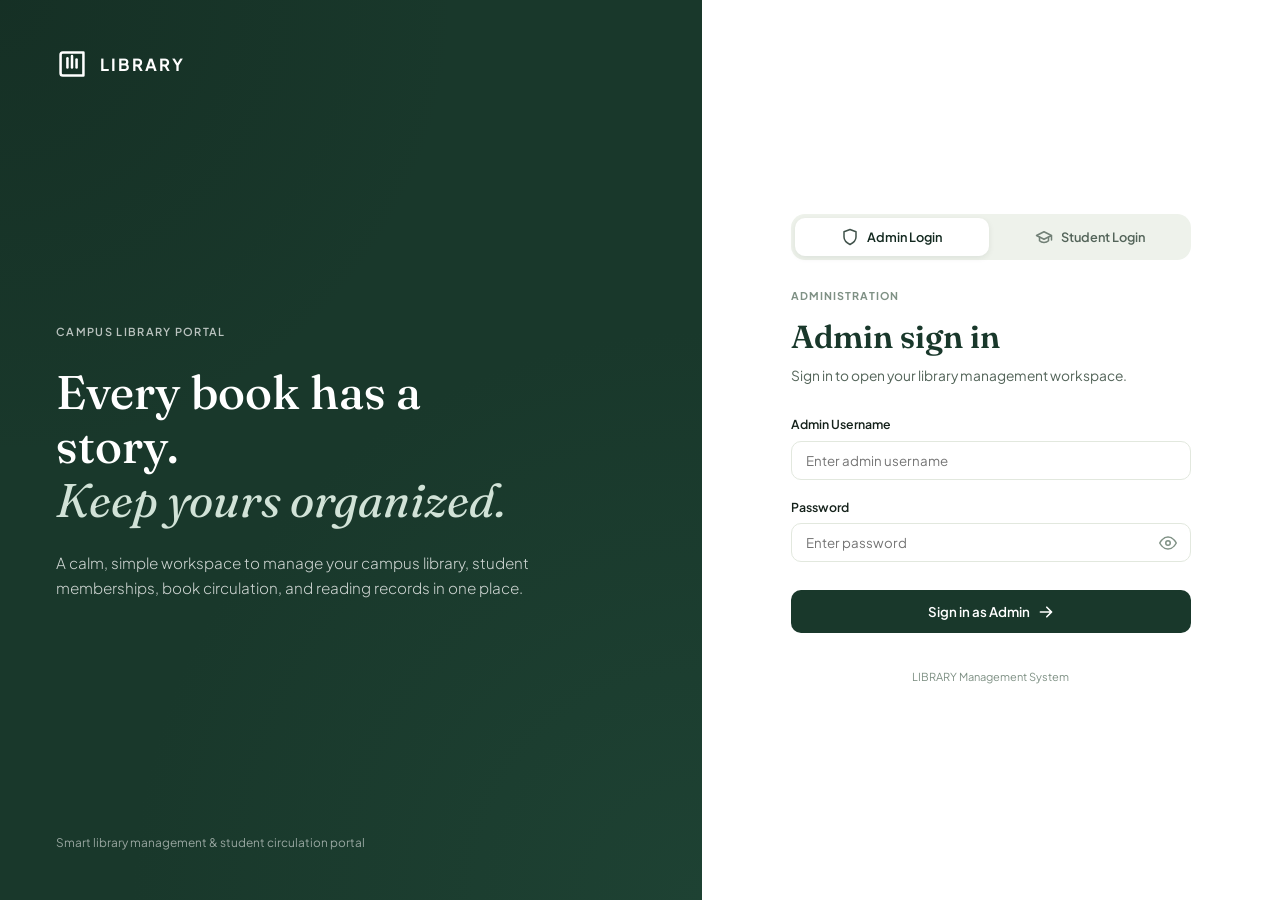
==== commit da812199: "feat: rebrand to LIBRARY, dual admin/student login, cover photo upload, profile dropdown with change" ====
--- a/index.html
+++ b/index.html
@@ -3,8 +3,8 @@
 <head>
   <meta charset="UTF-8">
   <meta name="viewport" content="width=device-width, initial-scale=1.0">
-  <title>PAGETURN — Modern Library Management System</title>
-  <meta name="description" content="A professional, calm workspace to manage library books, student members, and circulation records with student portal and cover photo uploads.">
+  <title>LIBRARY — Modern Library Management System</title>
+  <meta name="description" content="A professional, calm workspace to manage library books, student members, and circulation records with student portal, book covers, and account controls.">
   
   <!-- Google Fonts: Fraunces (Serif Editorial) & Plus Jakarta Sans (Clean Modern UI) -->
   <link rel="preconnect" href="https://fonts.googleapis.com">
@@ -35,7 +35,7 @@
               <line x1="14" y1="7" x2="14" y2="17"></line>
               <line x1="18" y1="10" x2="18" y2="17"></line>
             </svg>
-            <span class="brand-text">PAGETURN</span>
+            <span class="brand-text">LIBRARY</span>
           </div>
         </div>
 
@@ -146,7 +146,7 @@
           </div>
 
           <div class="auth-bottom-note">
-            <span>PAGETURN Library Management System</span>
+            <span>LIBRARY Management System</span>
           </div>
 
         </div>
@@ -174,7 +174,7 @@
             <line x1="14" y1="7" x2="14" y2="17"></line>
             <line x1="18" y1="10" x2="18" y2="17"></line>
           </svg>
-          <span class="brand-text">PAGETURN</span>
+          <span class="brand-text">LIBRARY</span>
         </div>
         <button class="btn-sidebar-close mobile-only" id="studentSidebarCloseBtn" aria-label="Close navigation">✕</button>
       </div>
@@ -255,9 +255,40 @@
             <span class="status-dot-pulse"></span>
             <span id="studentCurrentDateDisplay">Sun, 1 Nov, 2026</span>
           </div>
-          <div class="topbar-user" id="studentTopbarUser">
-            <div class="user-pill-avatar" id="studentTopbarAvatar">S</div>
-          </div>
+
+          <!-- TOP RIGHT CORNER: Student Logo with Dropdown (Change Password & Logout) -->
+          <div class="user-dropdown-wrap">
+            <button type="button" class="btn-user-avatar" id="studentUserDropdownBtn" aria-label="Student Account Menu" title="Account Settings">
+              <span class="user-avatar-circle student-avatar-circle" id="studentTopbarAvatar">S</span>
+              <span class="user-dropdown-name" id="studentTopbarDropdownName">Student</span>
+              <svg class="dropdown-chevron" viewBox="0 0 20 20" fill="currentColor" width="14" height="14">
+                <path fill-rule="evenodd" d="M5.293 7.293a1 1 0 011.414 0L10 10.586l3.293-3.293a1 1 0 111.414 1.414l-4 4a1 1 0 01-1.414 0l-4-4a1 1 0 010-1.414z" clip-rule="evenodd" />
+              </svg>
+            </button>
+            <div class="user-dropdown-menu" id="studentUserDropdownMenu">
+              <div class="user-menu-header">
+                <strong id="menuStudentName">Student Name</strong>
+                <span id="menuStudentRoll">Roll: 00000</span>
+              </div>
+              <div class="user-menu-divider"></div>
+              <button type="button" class="user-menu-item" id="btnStudentChangePassword">
+                <svg viewBox="0 0 24 24" fill="none" stroke="currentColor" stroke-width="2" width="16" height="16" stroke-linecap="round" stroke-linejoin="round">
+                  <rect x="3" y="11" width="18" height="11" rx="2" ry="2"></rect>
+                  <path d="M7 11V7a5 5 0 0 1 10 0v4"></path>
+                </svg>
+                <span>Change Password</span>
+              </button>
+              <button type="button" class="user-menu-item text-danger" id="btnStudentLogout">
+                <svg viewBox="0 0 24 24" fill="none" stroke="currentColor" stroke-width="2" width="16" height="16" stroke-linecap="round" stroke-linejoin="round">
+                  <path d="M9 21H5a2 2 0 0 1-2-2V5a2 2 0 0 1 2-2h4"></path>
+                  <polyline points="16 17 21 12 16 7"></polyline>
+                  <line x1="21" y1="12" x2="9" y2="12"></line>
+                </svg>
+                <span>Logout</span>
+              </button>
+            </div>
+          </div>
+
         </div>
       </header>
 
@@ -337,9 +368,7 @@
                       <th>STATUS</th>
                     </tr>
                   </thead>
-                  <tbody id="studentActiveIssuesBody">
-                    <!-- Dynamic -->
-                  </tbody>
+                  <tbody id="studentActiveIssuesBody"></tbody>
                 </table>
               </div>
               <div id="studentNoActiveIssues" class="empty-state d-none">
@@ -400,10 +429,7 @@
             </div>
           </div>
 
-          <!-- Book Grid with Covers -->
-          <div class="book-cards-grid" id="studentBooksCardsGrid">
-            <!-- Dynamic Cards with Covers -->
-          </div>
+          <div class="book-cards-grid" id="studentBooksCardsGrid"></div>
         </section>
 
         <!-- STUDENT SECTION 3: MY HISTORY -->
@@ -427,9 +453,7 @@
                       <th>STATUS</th>
                     </tr>
                   </thead>
-                  <tbody id="studentHistoryTableBody">
-                    <!-- Dynamic -->
-                  </tbody>
+                  <tbody id="studentHistoryTableBody"></tbody>
                 </table>
               </div>
               <div id="studentHistoryEmpty" class="empty-state d-none">
@@ -444,7 +468,7 @@
       </main>
 
       <footer class="app-footer">
-        <span>PAGETURN Library System • Student Portal</span>
+        <span>LIBRARY Management System • Student Portal</span>
         <span>Built for an enjoyable reading experience.</span>
       </footer>
     </div>
@@ -469,7 +493,7 @@
             <line x1="14" y1="7" x2="14" y2="17"></line>
             <line x1="18" y1="10" x2="18" y2="17"></line>
           </svg>
-          <span class="brand-text">PAGETURN</span>
+          <span class="brand-text">LIBRARY</span>
         </div>
         <button class="btn-sidebar-close mobile-only" id="sidebarCloseBtn" aria-label="Close navigation">✕</button>
       </div>
@@ -541,7 +565,7 @@
         <div class="admin-profile">
           <div class="admin-avatar">A</div>
           <div class="admin-info">
-            <div class="admin-name">Library Admin</div>
+            <div class="admin-name" id="sidebarAdminName">Library Admin</div>
             <div class="admin-role">Administrator</div>
           </div>
         </div>
@@ -610,9 +634,39 @@
             </div>
           </div>
 
-          <div class="topbar-user" title="Signed in as Library Admin">
-            <div class="user-pill-avatar">A</div>
-          </div>
+          <!-- TOP RIGHT CORNER: Admin Logo with Dropdown (Change Password & Logout) -->
+          <div class="user-dropdown-wrap">
+            <button type="button" class="btn-user-avatar" id="adminUserDropdownBtn" aria-label="Admin Account Menu" title="Account Settings">
+              <span class="user-avatar-circle">A</span>
+              <span class="user-dropdown-name">Admin</span>
+              <svg class="dropdown-chevron" viewBox="0 0 20 20" fill="currentColor" width="14" height="14">
+                <path fill-rule="evenodd" d="M5.293 7.293a1 1 0 011.414 0L10 10.586l3.293-3.293a1 1 0 111.414 1.414l-4 4a1 1 0 01-1.414 0l-4-4a1 1 0 010-1.414z" clip-rule="evenodd" />
+              </svg>
+            </button>
+            <div class="user-dropdown-menu" id="adminUserDropdownMenu">
+              <div class="user-menu-header">
+                <strong id="menuAdminName">Library Admin</strong>
+                <span id="menuAdminEmail">admin@library.campus</span>
+              </div>
+              <div class="user-menu-divider"></div>
+              <button type="button" class="user-menu-item" id="btnAdminChangePassword">
+                <svg viewBox="0 0 24 24" fill="none" stroke="currentColor" stroke-width="2" width="16" height="16" stroke-linecap="round" stroke-linejoin="round">
+                  <rect x="3" y="11" width="18" height="11" rx="2" ry="2"></rect>
+                  <path d="M7 11V7a5 5 0 0 1 10 0v4"></path>
+                </svg>
+                <span>Change Password</span>
+              </button>
+              <button type="button" class="user-menu-item text-danger" id="btnAdminLogout">
+                <svg viewBox="0 0 24 24" fill="none" stroke="currentColor" stroke-width="2" width="16" height="16" stroke-linecap="round" stroke-linejoin="round">
+                  <path d="M9 21H5a2 2 0 0 1-2-2V5a2 2 0 0 1 2-2h4"></path>
+                  <polyline points="16 17 21 12 16 7"></polyline>
+                  <line x1="21" y1="12" x2="9" y2="12"></line>
+                </svg>
+                <span>Logout</span>
+              </button>
+            </div>
+          </div>
+
         </div>
       </header>
 
@@ -794,7 +848,6 @@
           </div>
 
           <div class="two-column-layout">
-            <!-- Add Book Form with Cover Photo Upload -->
             <div class="form-column">
               <div class="card">
                 <div class="card-header">
@@ -865,7 +918,6 @@
               </div>
             </div>
 
-            <!-- All Books Table -->
             <div class="table-column">
               <div class="card">
                 <div class="card-header card-header-filter">
@@ -1276,7 +1328,7 @@
       </main>
 
       <footer class="app-footer">
-        <div class="footer-left"><span>PAGETURN Library Management</span></div>
+        <div class="footer-left"><span>LIBRARY Management System</span></div>
         <div class="footer-right"><span>Built for a better reading experience.</span></div>
       </footer>
     </div>
@@ -1284,8 +1336,62 @@
 
 
   <!-- ========================================================================= -->
-  <!-- 4. MODALS (Edit Book with Cover Upload, Edit Student, Confirm Modal)       -->
+  <!-- 4. MODALS (Change Password Modal, Edit Book, Edit Student, Confirm Modal)  -->
   <!-- ========================================================================= -->
+
+  <!-- CHANGE PASSWORD MODAL (Accessible from Top-Right Avatar Menu) -->
+  <div class="modal-overlay d-none" id="changePasswordModal">
+    <div class="modal-dialog modal-dialog-sm">
+      <div class="modal-content">
+        <div class="modal-header">
+          <div>
+            <h3 class="modal-title">Change Password</h3>
+            <span class="user-role-badge" id="pwdModalRoleBadge">Account Security</span>
+          </div>
+          <button class="btn-close-modal" data-modal="changePasswordModal" aria-label="Close modal">✕</button>
+        </div>
+        <div class="modal-body">
+          <form id="changePasswordForm" novalidate>
+            <div class="form-group">
+              <label for="currentPasswordInput">Current Password <span class="required">*</span></label>
+              <div class="password-input-wrap">
+                <input type="password" id="currentPasswordInput" class="form-control" placeholder="Enter current password" required>
+                <button type="button" class="btn-toggle-pwd" data-target="currentPasswordInput" title="Toggle visibility">
+                  <svg class="icon-eye" viewBox="0 0 24 24" fill="none" stroke="currentColor" stroke-width="2" stroke-linecap="round" stroke-linejoin="round"><path d="M1 12s4-8 11-8 11 8 11 8-4 8-11 8-11-8-11-8z"></path><circle cx="12" cy="12" r="3"></circle></svg>
+                </button>
+              </div>
+            </div>
+
+            <div class="form-group">
+              <label for="newPasswordInput">New Password <span class="required">*</span></label>
+              <div class="password-input-wrap">
+                <input type="password" id="newPasswordInput" class="form-control" placeholder="Enter new password" required>
+                <button type="button" class="btn-toggle-pwd" data-target="newPasswordInput" title="Toggle visibility">
+                  <svg class="icon-eye" viewBox="0 0 24 24" fill="none" stroke="currentColor" stroke-width="2" stroke-linecap="round" stroke-linejoin="round"><path d="M1 12s4-8 11-8 11 8 11 8-4 8-11 8-11-8-11-8z"></path><circle cx="12" cy="12" r="3"></circle></svg>
+                </button>
+              </div>
+              <span class="form-hint">At least 4 characters long.</span>
+            </div>
+
+            <div class="form-group">
+              <label for="confirmNewPasswordInput">Confirm New Password <span class="required">*</span></label>
+              <div class="password-input-wrap">
+                <input type="password" id="confirmNewPasswordInput" class="form-control" placeholder="Re-enter new password" required>
+                <button type="button" class="btn-toggle-pwd" data-target="confirmNewPasswordInput" title="Toggle visibility">
+                  <svg class="icon-eye" viewBox="0 0 24 24" fill="none" stroke="currentColor" stroke-width="2" stroke-linecap="round" stroke-linejoin="round"><path d="M1 12s4-8 11-8 11 8 11 8-4 8-11 8-11-8-11-8z"></path><circle cx="12" cy="12" r="3"></circle></svg>
+                </button>
+              </div>
+            </div>
+
+            <div class="modal-footer">
+              <button type="button" class="btn btn-outline" data-modal="changePasswordModal">Cancel</button>
+              <button type="submit" class="btn btn-primary">Update Password</button>
+            </div>
+          </form>
+        </div>
+      </div>
+    </div>
+  </div>
 
   <!-- EDIT BOOK MODAL -->
   <div class="modal-overlay d-none" id="editBookModal">
@@ -1330,7 +1436,6 @@
               </div>
             </div>
 
-            <!-- Edit Cover Photo -->
             <div class="form-group">
               <label>Cover Photo</label>
               <div class="edit-cover-row">
--- a/css/style.css
+++ b/css/style.css
@@ -1,5 +1,5 @@
 /* ==========================================================================
-   PAGETURN — Professional Library Management System
+   PAGETURN / LIBRARY — Professional Library Management System
    Clean Modern Dashboard & Design System (HTML5, CSS3, Vanilla JS)
    ========================================================================== */
 
@@ -607,7 +607,7 @@
 }
 
 .student-avatar-circle {
-  background-color: #0d5c75;
+  background-color: #0d5c75 !important;
 }
 
 .admin-info {
@@ -747,7 +747,32 @@
   transform: rotate(180deg);
 }
 
-.user-pill-avatar {
+/* --------------------------------------------------------------------------
+   Top Right Profile Avatar & Dropdown Menu (Change Password, Logout)
+   -------------------------------------------------------------------------- */
+.user-dropdown-wrap {
+  position: relative;
+}
+
+.btn-user-avatar {
+  display: flex;
+  align-items: center;
+  gap: 8px;
+  background: none;
+  border: 1px solid var(--color-border);
+  border-radius: var(--radius-pill);
+  padding: 4px 10px 4px 4px;
+  cursor: pointer;
+  background-color: var(--color-bg-card);
+  transition: all var(--transition-fast);
+}
+
+.btn-user-avatar:hover {
+  background-color: var(--color-bg-muted);
+  border-color: #ccd7c8;
+}
+
+.user-avatar-circle {
   width: 32px;
   height: 32px;
   border-radius: 50%;
@@ -759,6 +784,96 @@
   justify-content: center;
   font-size: 0.85rem;
   border: 1px solid #d0e0d5;
+}
+
+.user-dropdown-name {
+  font-weight: 600;
+  font-size: 0.85rem;
+  color: var(--color-text-primary);
+}
+
+.dropdown-chevron {
+  color: var(--color-text-muted);
+  transition: transform var(--transition-fast);
+}
+
+.btn-user-avatar.open .dropdown-chevron {
+  transform: rotate(180deg);
+}
+
+.user-dropdown-menu {
+  position: absolute;
+  top: calc(100% + 8px);
+  right: 0;
+  background-color: var(--color-bg-card);
+  border: 1px solid var(--color-border);
+  border-radius: var(--radius-lg);
+  box-shadow: var(--shadow-modal);
+  min-width: 220px;
+  padding: 8px;
+  display: none;
+  z-index: 200;
+  animation: modalScale 0.18s ease-out;
+}
+
+.user-dropdown-menu.show {
+  display: block;
+}
+
+.user-menu-header {
+  padding: 10px 12px 8px;
+  display: flex;
+  flex-direction: column;
+}
+
+.user-menu-header strong {
+  font-size: 0.92rem;
+  color: var(--color-text-primary);
+}
+
+.user-menu-header span {
+  font-size: 0.78rem;
+  color: var(--color-text-muted);
+}
+
+.user-menu-divider {
+  height: 1px;
+  background-color: var(--color-border-subtle);
+  margin: 6px 0;
+}
+
+.user-menu-item {
+  display: flex;
+  align-items: center;
+  gap: 10px;
+  width: 100%;
+  padding: 10px 12px;
+  font-size: 0.86rem;
+  font-weight: 500;
+  border: none;
+  background: none;
+  border-radius: var(--radius-sm);
+  color: var(--color-text-primary);
+  cursor: pointer;
+  text-align: left;
+  transition: background-color var(--transition-fast);
+}
+
+.user-menu-item:hover {
+  background-color: var(--color-bg-muted);
+}
+
+.user-menu-item.text-danger:hover {
+  background-color: #fee2e2;
+  color: #dc2626;
+}
+
+.user-role-badge {
+  font-size: 0.72rem;
+  font-weight: 600;
+  color: var(--color-text-muted);
+  display: block;
+  margin-top: 2px;
 }
 
 /* Dropdown Menu */
@@ -1285,7 +1400,6 @@
   background-color: rgba(254, 242, 242, 0.4);
 }
 
-/* Book Cover Thumbnail in Table Rows */
 .table-book-cell {
   display: flex;
   align-items: center;
@@ -1453,7 +1567,6 @@
   padding-left: 32px;
 }
 
-/* Cover Upload Box */
 .cover-upload-box {
   border: 2px dashed var(--color-border);
   border-radius: var(--radius-md);
@@ -1543,7 +1656,6 @@
   gap: 8px;
 }
 
-/* Issue Selection Live Cover Strip */
 .issue-book-preview {
   display: flex;
   align-items: center;
@@ -1854,7 +1966,7 @@
 }
 
 .modal-dialog-sm {
-  max-width: 400px;
+  max-width: 420px;
 }
 
 @keyframes modalScale {
